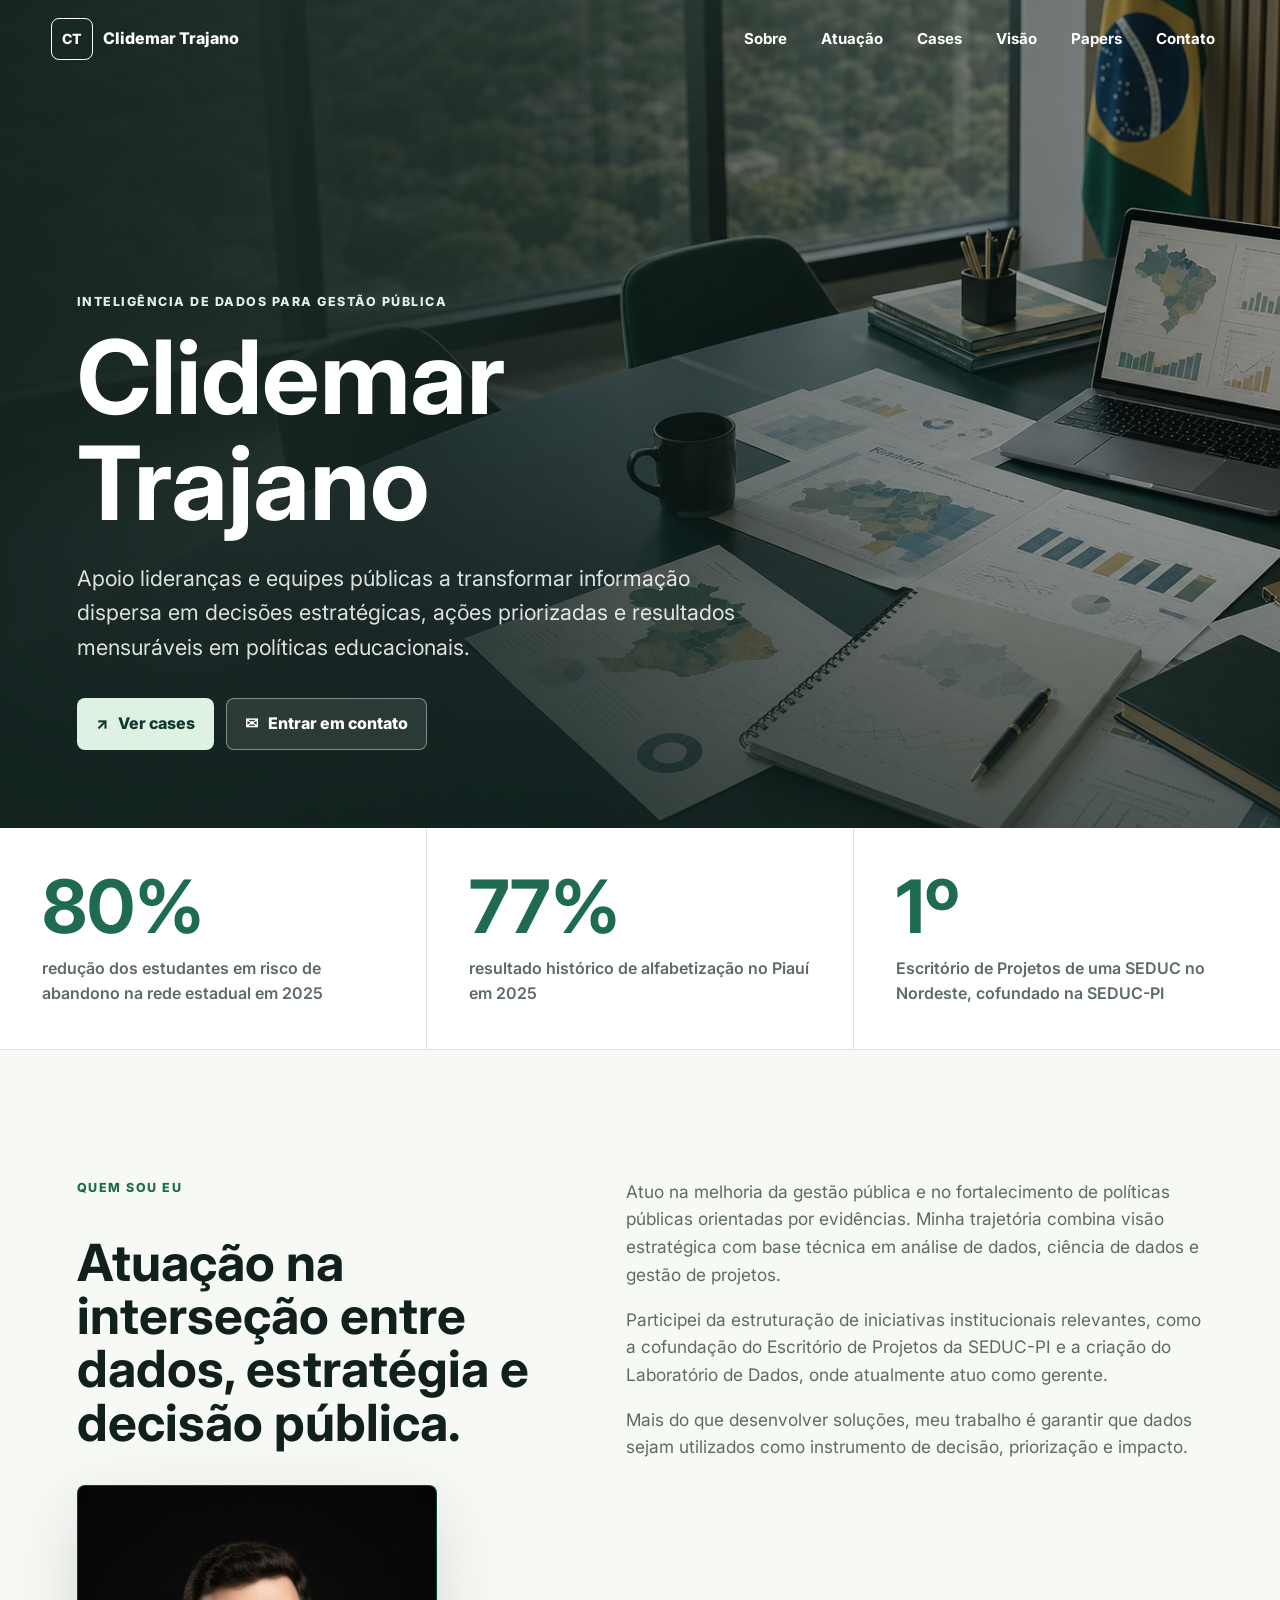
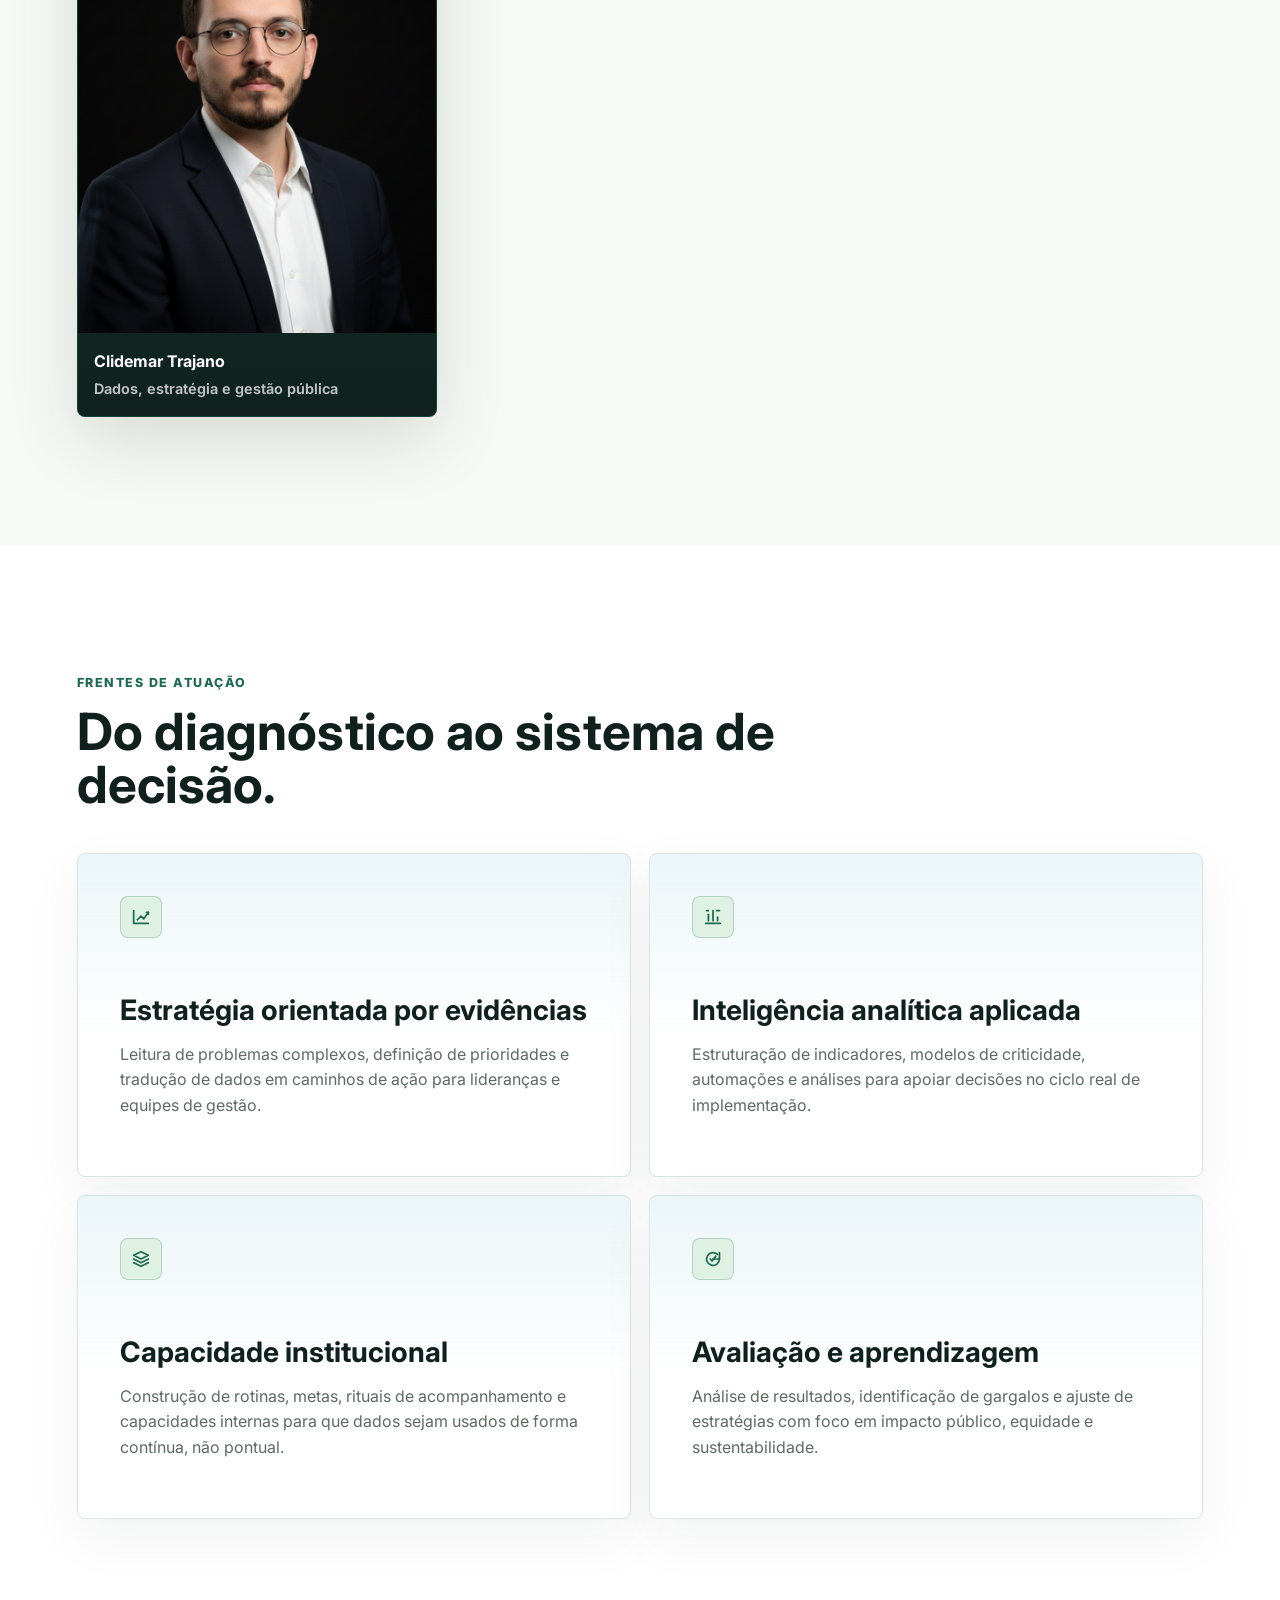
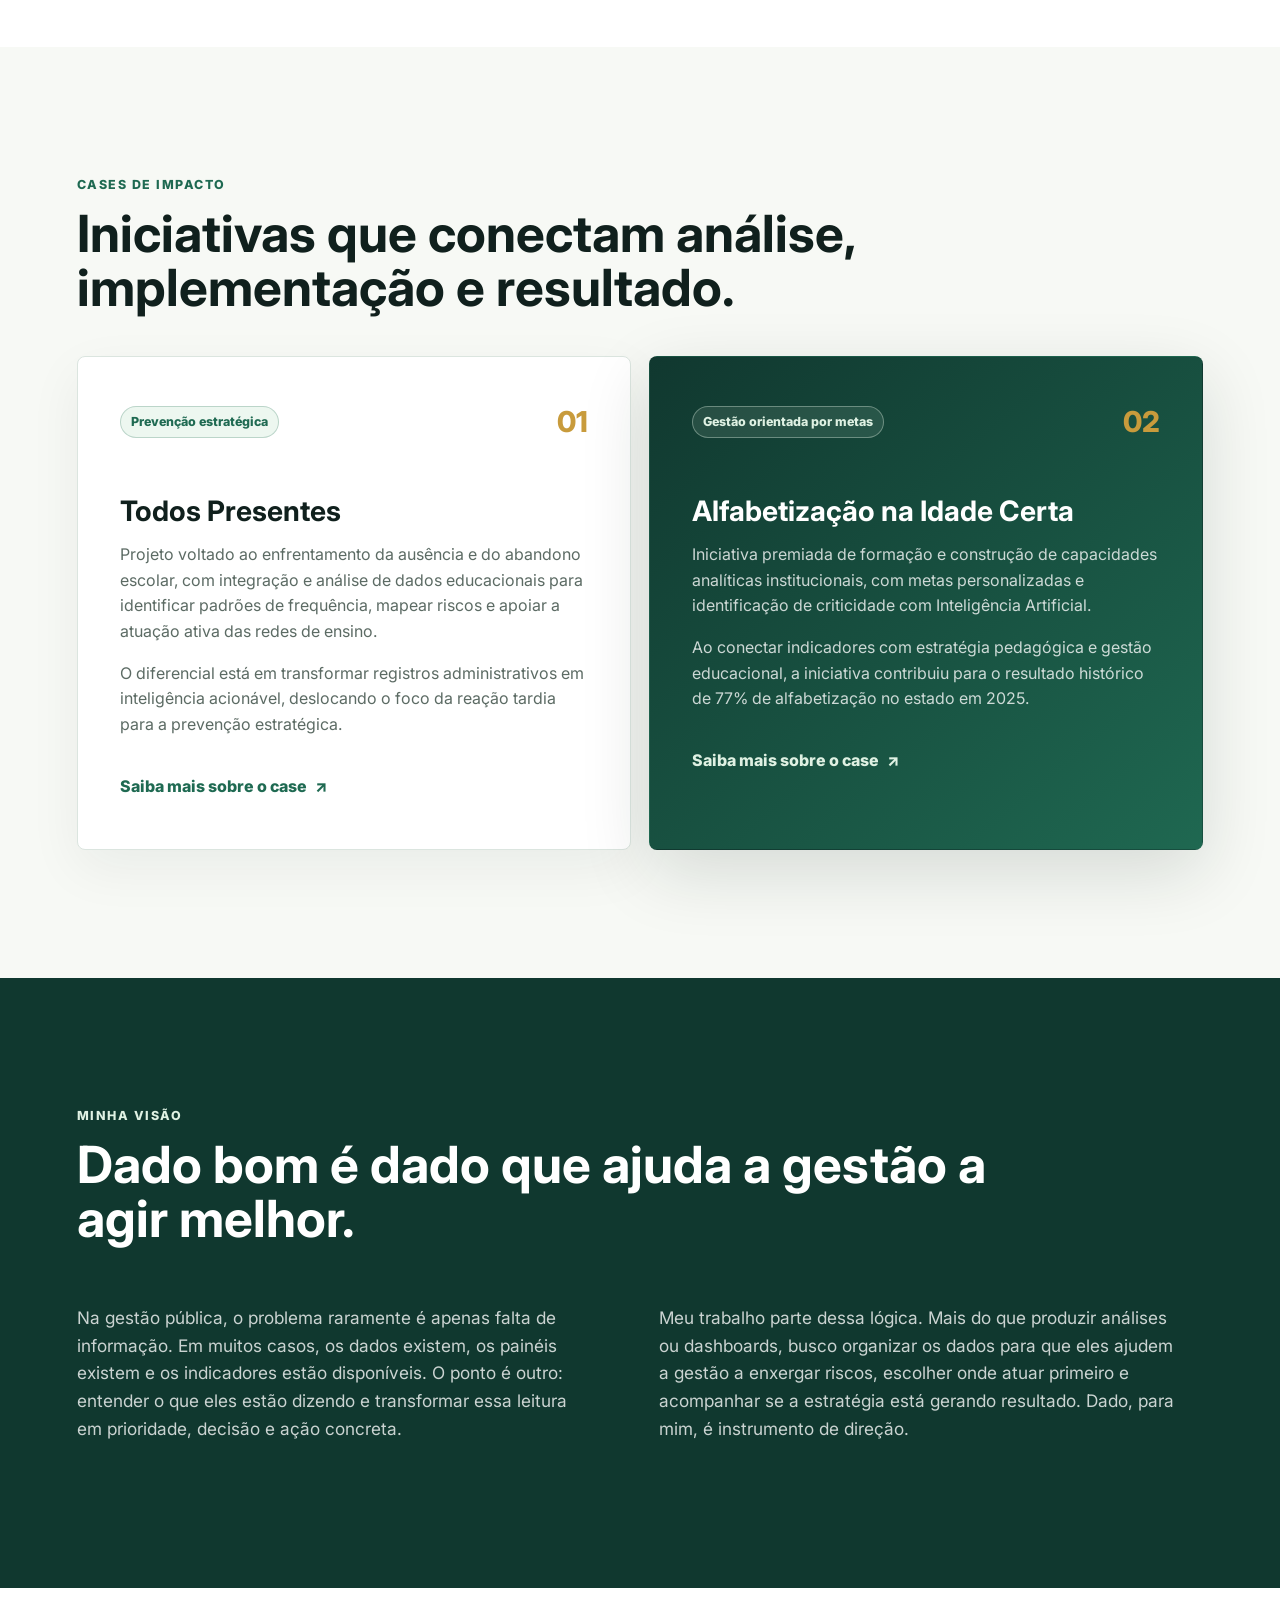
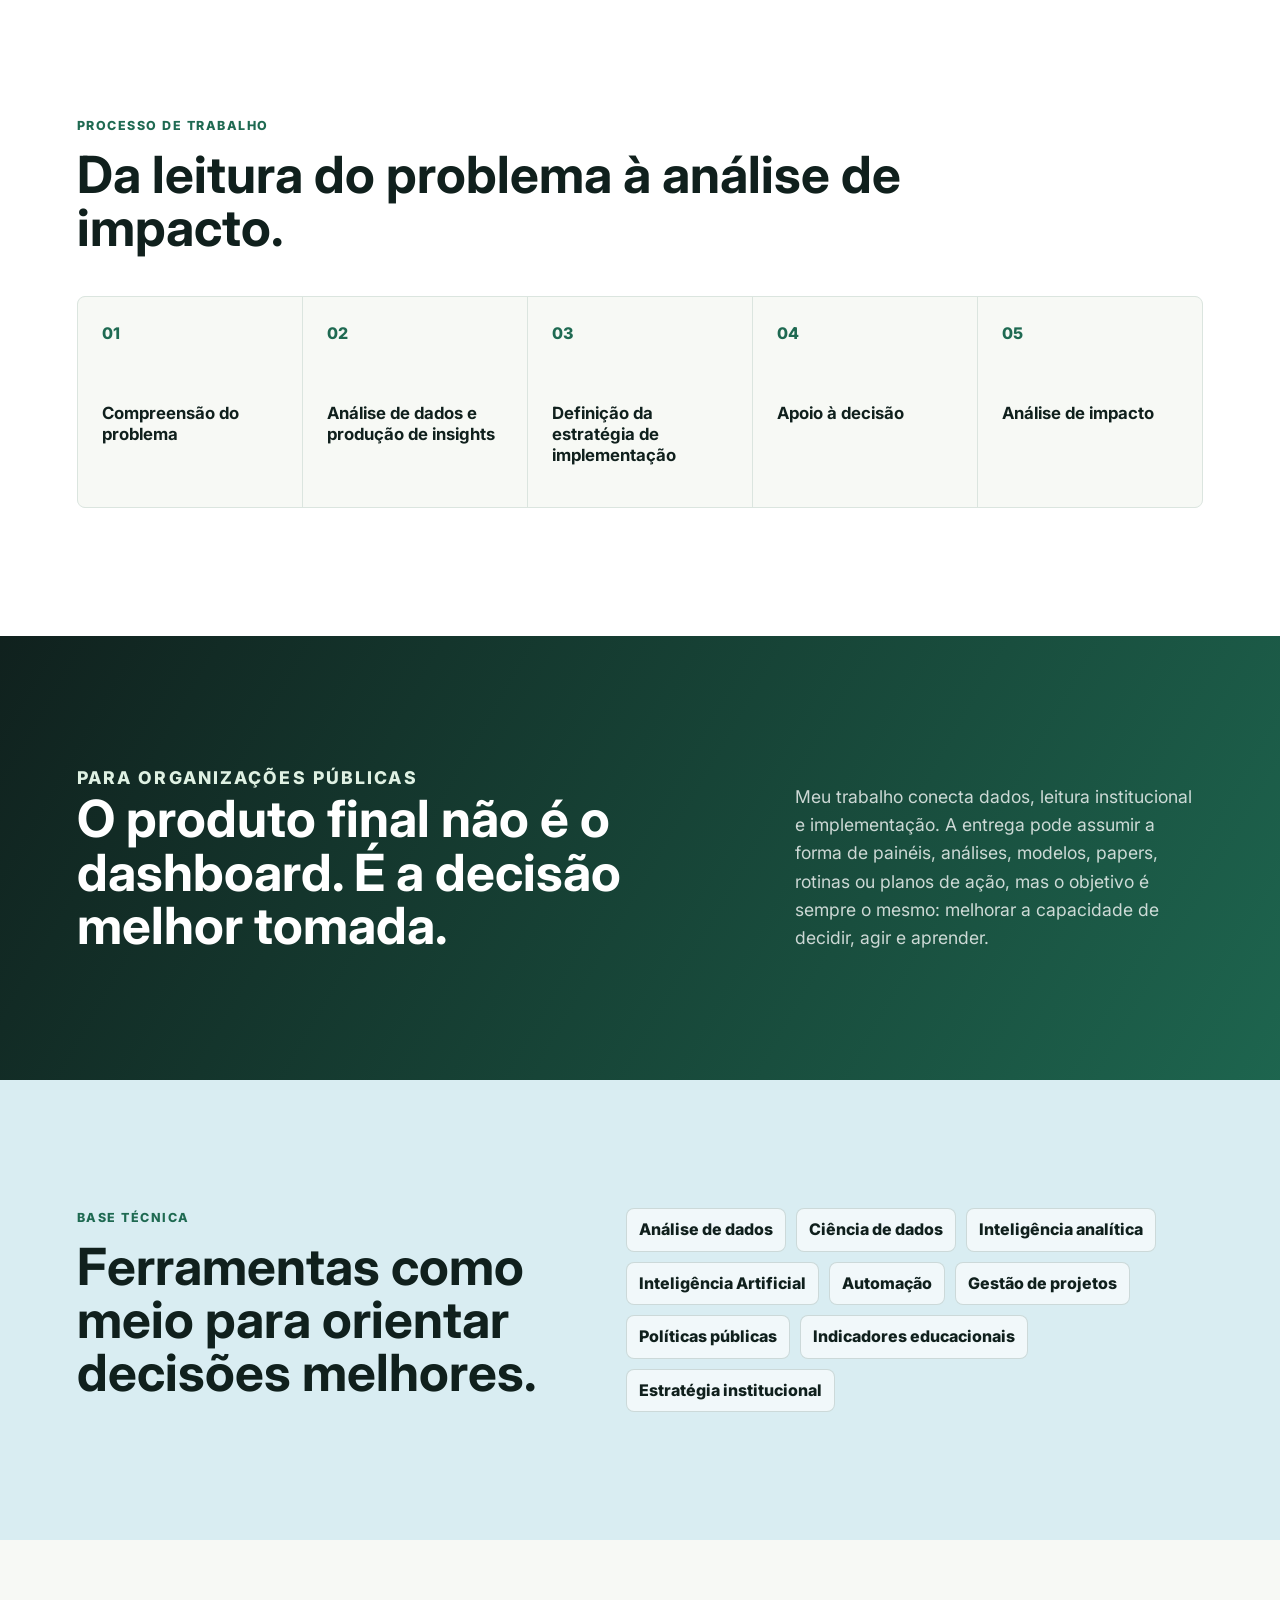
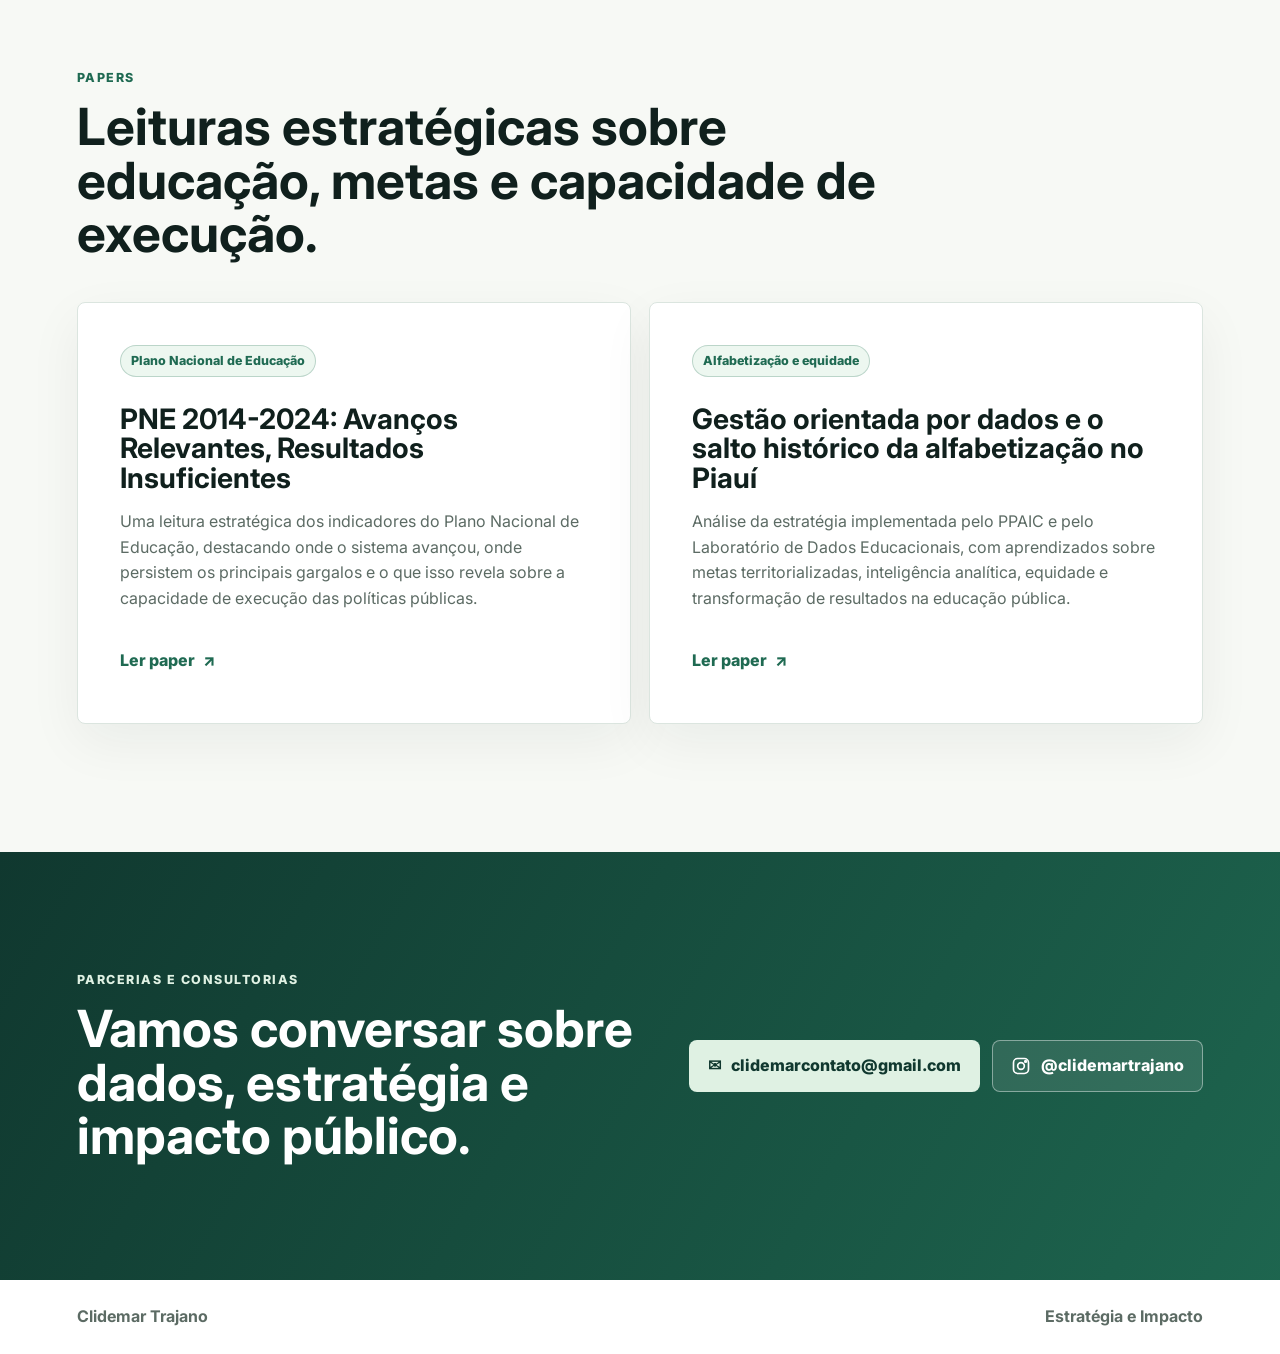
==== index.html @ 816dd037 "Add files via upload" ====
<!doctype html>
<html lang="pt-BR">
  <head>
    <meta charset="utf-8">
    <meta name="viewport" content="width=device-width, initial-scale=1">
    <meta name="description" content="Portfólio de Clidemar Trajano: dados, estratégia e decisão pública para políticas educacionais orientadas por evidências.">
    <meta name="theme-color" content="#102820">
    <title>Clidemar Trajano | Estratégia e Impacto</title>
    <link rel="preconnect" href="https://fonts.googleapis.com">
    <link rel="preconnect" href="https://fonts.gstatic.com" crossorigin>
    <link href="https://fonts.googleapis.com/css2?family=Inter:wght@400;500;600;700;800&display=swap" rel="stylesheet">
    <link rel="stylesheet" href="styles.css">
  </head>
  <body>
    <header class="site-header" data-header>
      <a class="brand" href="#inicio" aria-label="Ir para o início">
        <span class="brand-mark">CT</span>
        <span>Clidemar Trajano</span>
      </a>

      <button class="nav-toggle" type="button" aria-expanded="false" aria-controls="site-nav" data-nav-toggle>
        <span></span>
        <span></span>
        <span></span>
        <span class="sr-only">Abrir menu</span>
      </button>

      <nav class="site-nav" id="site-nav" data-nav>
        <a href="#sobre">Sobre</a>
        <a href="#atuacao">Atuação</a>
        <a href="#projetos">Cases</a>
        <a href="#visao">Visão</a>
        <a href="#papers">Papers</a>
        <a href="#contato">Contato</a>
      </nav>
    </header>

    <main>
      <section class="hero" id="inicio" aria-labelledby="hero-title">
        <div class="hero-media" aria-hidden="true">
          <img src="assets/hero-data-strategy.png" alt="">
        </div>
        <div class="hero-content">
          <p class="eyebrow">Inteligência de dados para gestão pública</p>
          <h1 id="hero-title">Clidemar Trajano</h1>
          <p class="hero-copy">
            Apoio lideranças e equipes públicas a transformar informação dispersa em decisões
            estratégicas, ações priorizadas e resultados mensuráveis em políticas educacionais.
          </p>
          <div class="hero-actions" aria-label="Ações principais">
            <a class="button primary" href="#projetos">
              <span aria-hidden="true">↗</span>
              Ver cases
            </a>
            <a class="button secondary" href="mailto:clidemarcontato@gmail.com">
              <span aria-hidden="true">✉</span>
              Entrar em contato
            </a>
          </div>
        </div>
      </section>

      <section class="metrics" aria-label="Resultados em destaque">
        <article>
          <strong>80%</strong>
          <span>redução dos estudantes em risco de abandono na rede estadual em 2025</span>
        </article>
        <article>
          <strong>77%</strong>
          <span>resultado histórico de alfabetização no Piauí em 2025</span>
        </article>
        <article>
          <strong>1º</strong>
          <span>Escritório de Projetos de uma SEDUC no Nordeste, cofundado na SEDUC-PI</span>
        </article>
      </section>

      <section class="section split" id="sobre">
        <div class="about-intro">
          <p class="eyebrow">Quem sou eu</p>
          <h2>Atuação na interseção entre dados, estratégia e decisão pública.</h2>
          <figure class="portrait-card">
            <img src="assets/clidemar-trajano.png" alt="Retrato profissional de Clidemar Trajano">
            <figcaption>
              <strong>Clidemar Trajano</strong>
              <span>Dados, estratégia e gestão pública</span>
            </figcaption>
          </figure>
        </div>
        <div class="prose">
          <p>
            Atuo na melhoria da gestão pública e no fortalecimento de políticas públicas orientadas
            por evidências. Minha trajetória combina visão estratégica com base técnica em análise
            de dados, ciência de dados e gestão de projetos.
          </p>
          <p>
            Participei da estruturação de iniciativas institucionais relevantes, como a cofundação
            do Escritório de Projetos da SEDUC-PI e a criação do Laboratório de Dados, onde atualmente
            atuo como gerente.
          </p>
          <p>
            Mais do que desenvolver soluções, meu trabalho é garantir que dados sejam utilizados
            como instrumento de decisão, priorização e impacto.
          </p>
        </div>
      </section>

      <section class="section services" id="atuacao">
        <div class="section-heading">
          <p class="eyebrow">Frentes de atuação</p>
          <h2>Do diagnóstico ao sistema de decisão.</h2>
        </div>

        <div class="service-grid">
          <article>
            <span class="service-icon" aria-hidden="true">
              <svg viewBox="0 0 24 24" role="img">
                <path d="M4 19V5m0 14h16M8 15l4-4 3 3 5-7"/>
                <path d="M18 7h2v2"/>
              </svg>
            </span>
            <h3>Estratégia orientada por evidências</h3>
            <p>
              Leitura de problemas complexos, definição de prioridades e tradução de dados em
              caminhos de ação para lideranças e equipes de gestão.
            </p>
          </article>
          <article>
            <span class="service-icon" aria-hidden="true">
              <svg viewBox="0 0 24 24" role="img">
                <path d="M4 19h16"/>
                <path d="M7 16V9"/>
                <path d="M12 16V5"/>
                <path d="M17 16v-4"/>
                <path d="M5 5h2"/>
                <path d="M16 5h3"/>
              </svg>
            </span>
            <h3>Inteligência analítica aplicada</h3>
            <p>
              Estruturação de indicadores, modelos de criticidade, automações e análises para
              apoiar decisões no ciclo real de implementação.
            </p>
          </article>
          <article>
            <span class="service-icon" aria-hidden="true">
              <svg viewBox="0 0 24 24" role="img">
                <path d="M12 4l8 4-8 4-8-4 8-4Z"/>
                <path d="M20 12l-8 4-8-4"/>
                <path d="M20 16l-8 4-8-4"/>
              </svg>
            </span>
            <h3>Capacidade institucional</h3>
            <p>
              Construção de rotinas, metas, rituais de acompanhamento e capacidades internas para
              que dados sejam usados de forma contínua, não pontual.
            </p>
          </article>
          <article>
            <span class="service-icon" aria-hidden="true">
              <svg viewBox="0 0 24 24" role="img">
                <path d="M19 12a7 7 0 1 1-2.1-5"/>
                <path d="M19 5v7h-7"/>
                <path d="M9 12l2 2 4-5"/>
              </svg>
            </span>
            <h3>Avaliação e aprendizagem</h3>
            <p>
              Análise de resultados, identificação de gargalos e ajuste de estratégias com foco em
              impacto público, equidade e sustentabilidade.
            </p>
          </article>
        </div>
      </section>

      <section class="section" id="projetos">
        <div class="section-heading">
          <p class="eyebrow">Cases de impacto</p>
          <h2>Iniciativas que conectam análise, implementação e resultado.</h2>
        </div>

        <div class="project-grid">
          <article class="project-card">
            <div class="project-card-top">
              <span class="tag">Prevenção estratégica</span>
              <span class="project-number">01</span>
            </div>
            <h3>Todos Presentes</h3>
            <p>
              Projeto voltado ao enfrentamento da ausência e do abandono escolar, com integração
              e análise de dados educacionais para identificar padrões de frequência, mapear riscos
              e apoiar a atuação ativa das redes de ensino.
            </p>
            <p>
              O diferencial está em transformar registros administrativos em inteligência acionável,
              deslocando o foco da reação tardia para a prevenção estratégica.
            </p>
            <a class="text-link" href="todos-presentes.html">
              Saiba mais sobre o case
              <span aria-hidden="true">↗</span>
            </a>
          </article>

          <article class="project-card featured">
            <div class="project-card-top">
              <span class="tag">Gestão orientada por metas</span>
              <span class="project-number">02</span>
            </div>
            <h3>Alfabetização na Idade Certa</h3>
            <p>
              Iniciativa premiada de formação e construção de capacidades analíticas institucionais,
              com metas personalizadas e identificação de criticidade com Inteligência Artificial.
            </p>
            <p>
              Ao conectar indicadores com estratégia pedagógica e gestão educacional, a iniciativa
              contribuiu para o resultado histórico de 77% de alfabetização no estado em 2025.
            </p>
            <a class="text-link" href="ppaic.html">
              Saiba mais sobre o case
              <span aria-hidden="true">↗</span>
            </a>
          </article>
        </div>
      </section>

      <section class="section vision" id="visao">
        <div class="section-heading compact">
          <p class="eyebrow">Minha visão</p>
          <h2>Dado bom é dado que ajuda a gestão a agir melhor.</h2>
        </div>
        <div class="vision-body">
          <p>
            Na gestão pública, o problema raramente é apenas falta de informação. Em muitos casos,
            os dados existem, os painéis existem e os indicadores estão disponíveis. O ponto é outro:
            entender o que eles estão dizendo e transformar essa leitura em prioridade, decisão e
            ação concreta.
          </p>
          <p>
            Meu trabalho parte dessa lógica. Mais do que produzir análises ou dashboards, busco
            organizar os dados para que eles ajudem a gestão a enxergar riscos, escolher onde atuar
            primeiro e acompanhar se a estratégia está gerando resultado. Dado, para mim, é
            instrumento de direção.
          </p>
        </div>
      </section>

      <section class="section process" aria-labelledby="process-title">
        <div class="section-heading">
          <p class="eyebrow">Processo de trabalho</p>
          <h2 id="process-title">Da leitura do problema à análise de impacto.</h2>
        </div>
        <ol class="process-list">
          <li>
            <span>01</span>
            <strong>Compreensão do problema</strong>
          </li>
          <li>
            <span>02</span>
            <strong>Análise de dados e produção de insights</strong>
          </li>
          <li>
            <span>03</span>
            <strong>Definição da estratégia de implementação</strong>
          </li>
          <li>
            <span>04</span>
            <strong>Apoio à decisão</strong>
          </li>
          <li>
            <span>05</span>
            <strong>Análise de impacto</strong>
          </li>
        </ol>
      </section>

      <section class="section decision-band" aria-labelledby="decision-title">
        <div>
          <p class="eyebrow">Para organizações públicas</p>
          <h2 id="decision-title">O produto final não é o dashboard. É a decisão melhor tomada.</h2>
        </div>
        <p>
          Meu trabalho conecta dados, leitura institucional e implementação. A entrega pode assumir
          a forma de painéis, análises, modelos, papers, rotinas ou planos de ação, mas o objetivo
          é sempre o mesmo: melhorar a capacidade de decidir, agir e aprender.
        </p>
      </section>

      <section class="section split base-tecnica">
        <div>
          <p class="eyebrow">Base técnica</p>
          <h2>Ferramentas como meio para orientar decisões melhores.</h2>
        </div>
        <div class="capabilities">
          <span>Análise de dados</span>
          <span>Ciência de dados</span>
          <span>Inteligência analítica</span>
          <span>Inteligência Artificial</span>
          <span>Automação</span>
          <span>Gestão de projetos</span>
          <span>Políticas públicas</span>
          <span>Indicadores educacionais</span>
          <span>Estratégia institucional</span>
        </div>
      </section>

      <section class="section" id="papers">
        <div class="section-heading">
          <p class="eyebrow">Papers</p>
          <h2>Leituras estratégicas sobre educação, metas e capacidade de execução.</h2>
        </div>

        <div class="paper-grid">
          <article class="paper-card">
            <span class="tag">Plano Nacional de Educação</span>
            <h3>PNE 2014-2024: Avanços Relevantes, Resultados Insuficientes</h3>
            <p>
              Uma leitura estratégica dos indicadores do Plano Nacional de Educação, destacando
              onde o sistema avançou, onde persistem os principais gargalos e o que isso revela
              sobre a capacidade de execução das políticas públicas.
            </p>
            <a class="text-link" href="pne-2014-2024.html">
              Ler paper
              <span aria-hidden="true">↗</span>
            </a>
          </article>

          <article class="paper-card">
            <span class="tag">Alfabetização e equidade</span>
            <h3>Gestão orientada por dados e o salto histórico da alfabetização no Piauí</h3>
            <p>
              Análise da estratégia implementada pelo PPAIC e pelo Laboratório de Dados Educacionais,
              com aprendizados sobre metas territorializadas, inteligência analítica, equidade e
              transformação de resultados na educação pública.
            </p>
            <a class="text-link" href="alfabetizacao.html">
              Ler paper
              <span aria-hidden="true">↗</span>
            </a>
          </article>
        </div>
      </section>

      <section class="contact" id="contato">
        <div>
          <p class="eyebrow">Parcerias e consultorias</p>
          <h2>Vamos conversar sobre dados, estratégia e impacto público.</h2>
        </div>
        <div class="contact-actions">
          <a class="button primary" href="mailto:clidemarcontato@gmail.com">
            <span aria-hidden="true">✉</span>
            clidemarcontato@gmail.com
          </a>
          <a class="button secondary" href="https://www.instagram.com/clidemartrajano" target="_blank" rel="noreferrer">
            <svg class="button-icon" viewBox="0 0 24 24" aria-hidden="true">
              <rect x="3" y="3" width="18" height="18" rx="5"></rect>
              <circle cx="12" cy="12" r="4"></circle>
              <circle cx="17.5" cy="6.5" r="1"></circle>
            </svg>
            @clidemartrajano
          </a>
        </div>
      </section>
    </main>

    <footer class="footer">
      <span>Clidemar Trajano</span>
      <span>Estratégia e Impacto</span>
    </footer>

    <script src="script.js"></script>
  </body>
</html>
---- styles.css ----
:root {
  --ink: #10201d;
  --muted: #5c6b64;
  --line: #dbe5df;
  --paper: #f7f9f5;
  --white: #ffffff;
  --forest: #10382f;
  --green: #1f6a52;
  --mint: #dff1e3;
  --gold: #c89b3c;
  --sky: #d9edf2;
  --shadow: 0 22px 70px rgba(16, 32, 29, 0.14);
}

* {
  box-sizing: border-box;
}

html {
  scroll-behavior: smooth;
}

body {
  margin: 0;
  color: var(--ink);
  background: var(--paper);
  font-family: "Inter", Arial, sans-serif;
  line-height: 1.6;
  overflow-x: hidden;
}

body.nav-open {
  overflow: hidden;
}

a {
  color: inherit;
}

img {
  display: block;
  max-width: 100%;
}

.sr-only {
  position: absolute;
  width: 1px;
  height: 1px;
  padding: 0;
  margin: -1px;
  overflow: hidden;
  clip: rect(0, 0, 0, 0);
  border: 0;
}

.site-header {
  position: fixed;
  top: 0;
  left: 0;
  z-index: 50;
  display: flex;
  width: 100%;
  align-items: center;
  justify-content: space-between;
  gap: 24px;
  padding: 18px clamp(20px, 4vw, 56px);
  color: var(--white);
  transition: background 180ms ease, color 180ms ease, box-shadow 180ms ease, padding 180ms ease;
}

.site-header.is-scrolled {
  padding-block: 12px;
  color: var(--ink);
  background: rgba(247, 249, 245, 0.92);
  box-shadow: 0 12px 34px rgba(16, 32, 29, 0.09);
  backdrop-filter: blur(14px);
}

.site-header.page-header {
  position: sticky;
}

.brand,
.site-nav {
  display: flex;
  align-items: center;
}

.brand {
  gap: 10px;
  text-decoration: none;
  font-weight: 800;
  letter-spacing: 0;
}

.brand-mark {
  display: grid;
  width: 42px;
  height: 42px;
  place-items: center;
  border: 1px solid currentColor;
  border-radius: 8px;
  font-size: 0.88rem;
}

.site-nav {
  gap: 6px;
}

.site-nav a {
  min-height: 40px;
  padding: 9px 14px;
  border-radius: 8px;
  text-decoration: none;
  font-weight: 700;
  font-size: 0.94rem;
}

.site-nav a:hover,
.site-nav a:focus-visible {
  background: rgba(255, 255, 255, 0.18);
  outline: none;
}

.site-header.is-scrolled .site-nav a:hover,
.site-header.is-scrolled .site-nav a:focus-visible {
  background: rgba(31, 106, 82, 0.1);
}

.nav-toggle {
  display: none;
  flex-shrink: 0;
  width: 44px;
  height: 44px;
  border: 1px solid currentColor;
  border-radius: 8px;
  color: inherit;
  background: transparent;
  place-items: center;
}

.nav-toggle span:not(.sr-only) {
  display: block;
  width: 18px;
  height: 2px;
  margin: 2px 0;
  background: currentColor;
}

.hero {
  position: relative;
  display: grid;
  min-height: 92vh;
  align-items: end;
  padding: 132px clamp(20px, 6vw, 84px) 78px;
  color: var(--white);
  isolation: isolate;
}

.hero::after {
  position: absolute;
  inset: 0;
  z-index: -1;
  content: "";
  background:
    linear-gradient(90deg, rgba(16, 32, 29, 0.9) 0%, rgba(16, 32, 29, 0.68) 45%, rgba(16, 32, 29, 0.28) 100%),
    linear-gradient(0deg, rgba(16, 32, 29, 0.44), transparent 42%);
}

.hero-media {
  position: absolute;
  inset: 0;
  z-index: -2;
  overflow: hidden;
  background: var(--forest);
}

.hero-media img {
  width: 100%;
  height: 100%;
  object-fit: cover;
  filter: saturate(0.86) contrast(1.06);
}

.hero-content {
  width: min(760px, 100%);
}

.eyebrow {
  margin: 0 0 12px;
  color: var(--green);
  font-size: 0.78rem;
  font-weight: 800;
  letter-spacing: 0.12em;
  text-transform: uppercase;
}

.hero .eyebrow {
  color: var(--mint);
}

h1,
h2,
h3,
p,
span {
  overflow-wrap: anywhere;
}

h1,
h2,
h3 {
  margin: 0;
  line-height: 1.04;
  letter-spacing: 0;
}

h1 {
  max-width: 720px;
  font-size: clamp(3rem, 8vw, 6.8rem);
}

h2 {
  font-size: clamp(2rem, 4vw, 4rem);
}

h3 {
  font-size: clamp(1.35rem, 2.2vw, 2rem);
}

.hero-copy {
  max-width: 690px;
  margin: 24px 0 0;
  font-size: clamp(1.1rem, 2vw, 1.35rem);
  color: rgba(255, 255, 255, 0.86);
}

.hero-actions,
.contact-actions {
  display: flex;
  flex-wrap: wrap;
  gap: 12px;
  margin-top: 34px;
}

.button {
  display: inline-flex;
  min-height: 48px;
  align-items: center;
  justify-content: center;
  gap: 10px;
  padding: 12px 18px;
  border: 1px solid transparent;
  border-radius: 8px;
  text-decoration: none;
  font-weight: 800;
}

.button.primary {
  color: var(--forest);
  background: var(--mint);
}

.button.secondary {
  color: var(--white);
  border-color: rgba(255, 255, 255, 0.42);
  background: rgba(255, 255, 255, 0.1);
}

.button:hover,
.button:focus-visible {
  transform: translateY(-1px);
  outline: none;
}

.button-icon {
  width: 20px;
  height: 20px;
  fill: none;
  stroke: currentColor;
  stroke-width: 2;
  stroke-linecap: round;
  stroke-linejoin: round;
}

.metrics {
  display: grid;
  grid-template-columns: repeat(3, 1fr);
  gap: 1px;
  background: var(--line);
  border-bottom: 1px solid var(--line);
}

.metrics article {
  min-height: 176px;
  padding: clamp(24px, 4vw, 42px);
  background: var(--white);
}

.metrics strong {
  display: block;
  color: var(--green);
  font-size: clamp(2.5rem, 6vw, 4.6rem);
  line-height: 1;
}

.metrics span {
  display: block;
  max-width: 430px;
  margin-top: 12px;
  color: var(--muted);
  font-weight: 600;
}

.section {
  padding: clamp(76px, 10vw, 136px) clamp(20px, 6vw, 84px);
}

.split {
  display: grid;
  grid-template-columns: minmax(0, 0.82fr) minmax(0, 1fr);
  gap: clamp(36px, 6vw, 92px);
  align-items: start;
}

.prose {
  color: var(--muted);
  font-size: 1.08rem;
}

.prose p:first-child {
  margin-top: 0;
}

.about-intro {
  display: grid;
  gap: 26px;
}

.portrait-card {
  position: relative;
  max-width: 360px;
  margin: 10px 0 0;
  overflow: hidden;
  border: 1px solid rgba(31, 106, 82, 0.18);
  border-radius: 8px;
  background: var(--forest);
  box-shadow: var(--shadow);
}

.portrait-card img {
  width: 100%;
  aspect-ratio: 4 / 5;
  object-fit: cover;
  object-position: 50% 22%;
}

.portrait-card figcaption {
  display: grid;
  gap: 2px;
  padding: 16px;
  color: var(--white);
  background: linear-gradient(180deg, rgba(16, 32, 29, 0.78), rgba(16, 32, 29, 0.96));
}

.portrait-card figcaption strong {
  font-size: 1rem;
}

.portrait-card figcaption span {
  color: rgba(255, 255, 255, 0.72);
  font-size: 0.9rem;
  font-weight: 650;
}

.section-heading {
  max-width: 850px;
  margin-bottom: 42px;
}

.section-heading.compact {
  max-width: 980px;
}

.project-grid,
.paper-grid,
.service-grid {
  display: grid;
  grid-template-columns: repeat(2, minmax(0, 1fr));
  gap: 18px;
}

.project-card,
.paper-card,
.service-grid article {
  min-height: 420px;
  padding: clamp(24px, 4vw, 42px);
  border: 1px solid var(--line);
  border-radius: 8px;
  background: var(--white);
  box-shadow: 0 18px 54px rgba(16, 32, 29, 0.06);
}

.services {
  background: var(--white);
}

.service-grid article {
  min-height: 320px;
  background:
    linear-gradient(180deg, rgba(217, 237, 242, 0.52), rgba(255, 255, 255, 0) 56%),
    var(--white);
}

.service-icon {
  display: grid;
  width: 42px;
  height: 42px;
  place-items: center;
  margin-bottom: 58px;
  border: 1px solid rgba(31, 106, 82, 0.22);
  border-radius: 8px;
  color: var(--green);
  background: var(--mint);
  font-size: 1.2rem;
  font-weight: 800;
}

.service-icon svg {
  width: 22px;
  height: 22px;
  fill: none;
  stroke: currentColor;
  stroke-width: 1.9;
  stroke-linecap: round;
  stroke-linejoin: round;
}

.service-grid p {
  color: var(--muted);
}

.project-card.featured {
  color: var(--white);
  border-color: transparent;
  background:
    linear-gradient(140deg, rgba(16, 56, 47, 0.96), rgba(31, 106, 82, 0.96)),
    var(--forest);
  box-shadow: var(--shadow);
}

.project-card-top {
  display: flex;
  align-items: center;
  justify-content: space-between;
  gap: 16px;
  margin-bottom: 52px;
}

.tag {
  display: inline-flex;
  width: fit-content;
  min-height: 30px;
  align-items: center;
  padding: 5px 10px;
  border: 1px solid rgba(31, 106, 82, 0.24);
  border-radius: 999px;
  color: var(--green);
  background: rgba(223, 241, 227, 0.55);
  font-size: 0.78rem;
  font-weight: 800;
}

.featured .tag {
  color: var(--mint);
  border-color: rgba(223, 241, 227, 0.36);
  background: rgba(223, 241, 227, 0.1);
}

.project-number {
  color: var(--gold);
  font-size: 1.8rem;
  font-weight: 800;
}

.project-card p,
.paper-card p,
.vision-body p {
  color: var(--muted);
}

.featured p {
  color: rgba(255, 255, 255, 0.78);
}

.text-link {
  display: inline-flex;
  width: fit-content;
  min-height: 42px;
  align-items: center;
  gap: 8px;
  margin-top: 12px;
  padding: 8px 0;
  color: var(--green);
  text-decoration: none;
  font-weight: 800;
}

.text-link:hover,
.text-link:focus-visible {
  text-decoration: underline;
  text-underline-offset: 4px;
  outline: none;
}

.featured .text-link {
  color: var(--mint);
}

.vision {
  color: var(--white);
  background: var(--forest);
}

.vision .eyebrow {
  color: var(--mint);
}

.vision-body {
  display: grid;
  grid-template-columns: repeat(2, minmax(0, 1fr));
  gap: clamp(24px, 5vw, 64px);
  max-width: 1100px;
  margin-top: 36px;
  font-size: 1.08rem;
}

.vision-body p {
  color: rgba(255, 255, 255, 0.78);
}

.process {
  background: var(--white);
}

.process-list {
  display: grid;
  grid-template-columns: repeat(5, minmax(0, 1fr));
  gap: 1px;
  padding: 0;
  margin: 0;
  list-style: none;
  background: var(--line);
  border: 1px solid var(--line);
  border-radius: 8px;
  overflow: hidden;
}

.process-list li {
  min-height: 210px;
  padding: 24px;
  background: var(--paper);
}

.process-list span {
  display: block;
  margin-bottom: 56px;
  color: var(--green);
  font-weight: 800;
}

.process-list strong {
  display: block;
  font-size: 1.05rem;
  line-height: 1.25;
}

.base-tecnica {
  background: var(--sky);
}

.decision-band {
  display: grid;
  grid-template-columns: minmax(0, 1.1fr) minmax(280px, 0.7fr);
  gap: clamp(28px, 6vw, 84px);
  align-items: end;
  color: var(--white);
  background:
    linear-gradient(120deg, rgba(16, 32, 29, 0.96), rgba(31, 106, 82, 0.9)),
    var(--forest);
}

.decision-band .eyebrow {
  color: var(--mint);
}

.decision-band p {
  margin: 0;
  color: rgba(255, 255, 255, 0.78);
  font-size: 1.1rem;
}

.capabilities {
  display: flex;
  flex-wrap: wrap;
  gap: 10px;
}

.capabilities span {
  min-height: 38px;
  padding: 8px 12px;
  border: 1px solid rgba(16, 56, 47, 0.16);
  border-radius: 8px;
  background: rgba(255, 255, 255, 0.62);
  font-weight: 800;
}

.paper-card {
  min-height: 330px;
}

.paper-card .tag {
  margin-bottom: 28px;
}

.contact {
  display: grid;
  grid-template-columns: minmax(0, 1fr) auto;
  gap: 32px;
  align-items: center;
  padding: clamp(72px, 10vw, 118px) clamp(20px, 6vw, 84px);
  color: var(--white);
  background:
    linear-gradient(120deg, rgba(16, 56, 47, 0.96), rgba(31, 106, 82, 0.9)),
    var(--forest);
}

.contact .eyebrow {
  color: var(--mint);
}

.contact h2 {
  max-width: 820px;
}

.contact-actions {
  justify-content: flex-end;
  margin-top: 0;
}

.footer {
  display: flex;
  justify-content: space-between;
  gap: 16px;
  padding: 24px clamp(20px, 6vw, 84px);
  color: var(--muted);
  background: var(--white);
  font-weight: 700;
}

.content-page {
  background: var(--paper);
}

.article-hero {
  padding: clamp(72px, 10vw, 128px) clamp(20px, 6vw, 84px) clamp(52px, 8vw, 88px);
  color: var(--white);
  background:
    linear-gradient(120deg, rgba(16, 32, 29, 0.98), rgba(31, 106, 82, 0.9)),
    var(--forest);
}

.article-hero.paper-hero {
  background:
    linear-gradient(120deg, rgba(16, 32, 29, 0.98), rgba(24, 83, 92, 0.9)),
    var(--forest);
}

.article-hero .eyebrow {
  color: var(--mint);
}

.article-hero h1 {
  max-width: 980px;
  margin-top: 10px;
  font-size: clamp(2.7rem, 6.5vw, 6rem);
}

.article-hero p {
  max-width: 850px;
  margin: 24px 0 0;
  color: rgba(255, 255, 255, 0.8);
  font-size: clamp(1.08rem, 2vw, 1.35rem);
}

.back-link,
.author {
  display: inline-flex;
  width: fit-content;
  margin-bottom: 42px;
  color: rgba(255, 255, 255, 0.76);
  text-decoration: none;
  font-weight: 800;
}

.author {
  margin: 26px 0 0;
}

.back-link:hover,
.back-link:focus-visible {
  color: var(--white);
  text-decoration: underline;
  text-underline-offset: 4px;
  outline: none;
}

.article-layout {
  display: grid;
  grid-template-columns: minmax(220px, 0.34fr) minmax(0, 0.9fr);
  gap: clamp(28px, 6vw, 84px);
  align-items: start;
  padding: clamp(62px, 8vw, 104px) clamp(20px, 6vw, 84px);
}

.article-aside {
  position: sticky;
  top: 104px;
  display: grid;
  gap: 14px;
}

.aside-card {
  padding: 24px;
  border: 1px solid var(--line);
  border-radius: 8px;
  background: var(--white);
  box-shadow: 0 18px 54px rgba(16, 32, 29, 0.06);
}

.aside-card .kicker {
  display: block;
  margin-bottom: 12px;
  color: var(--muted);
  font-size: 0.78rem;
  font-weight: 800;
  letter-spacing: 0.12em;
  text-transform: uppercase;
}

.aside-card strong {
  display: block;
  color: var(--green);
  font-size: clamp(2.2rem, 5vw, 3.8rem);
  line-height: 1;
}

.aside-card p {
  margin: 12px 0 0;
  color: var(--muted);
  font-weight: 650;
}

.article-body,
.paper-body {
  color: var(--muted);
  font-size: 1.1rem;
}

.article-body {
  max-width: 850px;
}

.paper-body {
  max-width: 860px;
  padding: clamp(58px, 8vw, 104px) clamp(20px, 6vw, 84px);
  margin: 0 auto;
}

.article-body h2 {
  margin: 54px 0 16px;
  color: var(--ink);
  font-size: clamp(1.7rem, 3vw, 2.65rem);
}

.article-body h2:first-child {
  margin-top: 0;
}

.article-body h3 {
  color: var(--ink);
  font-size: clamp(1.2rem, 2vw, 1.55rem);
}

.article-body p,
.paper-body p {
  margin: 0 0 20px;
}

.article-callout {
  margin: 18px 0;
  padding: clamp(22px, 4vw, 34px);
  border: 1px solid rgba(31, 106, 82, 0.18);
  border-radius: 8px;
  background:
    linear-gradient(180deg, rgba(223, 241, 227, 0.58), rgba(255, 255, 255, 0.78)),
    var(--white);
}

.article-callout p {
  margin-bottom: 0;
}

.paper-body p:first-child {
  color: var(--ink);
  font-size: 1.28rem;
  line-height: 1.55;
}

blockquote {
  margin: clamp(36px, 6vw, 58px) 0;
  padding: clamp(24px, 4vw, 38px);
  border-left: 6px solid var(--gold);
  border-radius: 8px;
  color: var(--ink);
  background: var(--white);
  box-shadow: 0 18px 54px rgba(16, 32, 29, 0.06);
  font-size: clamp(1.35rem, 2.5vw, 2rem);
  font-weight: 800;
  line-height: 1.25;
}

@media (max-width: 980px) {
  .metrics,
  .project-grid,
  .paper-grid,
  .service-grid,
  .vision-body,
  .split,
  .article-layout,
  .decision-band,
  .contact {
    grid-template-columns: 1fr;
  }

  .article-aside {
    position: static;
    grid-template-columns: repeat(2, minmax(0, 1fr));
  }

  .process-list {
    grid-template-columns: repeat(2, minmax(0, 1fr));
  }

  .contact-actions {
    justify-content: flex-start;
  }

  .brand span:last-child {
    max-width: 150px;
    line-height: 1.1;
  }

  .nav-toggle {
    display: flex;
    flex-direction: column;
    align-items: center;
    justify-content: center;
    position: relative;
    z-index: 60;
  }

  .site-nav {
    position: fixed;
    top: 72px;
    right: 18px;
    left: 18px;
    display: none;
    flex-direction: column;
    align-items: stretch;
    padding: 12px;
    border: 1px solid var(--line);
    border-radius: 8px;
    color: var(--ink);
    background: rgba(255, 255, 255, 0.96);
    box-shadow: var(--shadow);
  }

  .site-nav.is-open {
    display: flex;
  }

  .site-nav a {
    min-height: 46px;
  }
}

@media (max-width: 720px) {
  .site-header {
    padding: 14px 18px;
  }

  .hero {
    min-height: 88vh;
    padding: 120px 20px 54px;
  }

  h1 {
    max-width: 8ch;
    font-size: clamp(2.8rem, 15vw, 4rem);
  }

  .hero-copy {
    max-width: 28ch;
  }

  .article-hero h1 {
    max-width: 10ch;
    font-size: clamp(2.45rem, 13vw, 3.8rem);
  }

  .paper-hero h1 {
    max-width: 11ch;
    font-size: clamp(2.25rem, 11vw, 3.4rem);
  }

  .article-hero p {
    max-width: 31ch;
  }

  .article-aside {
    grid-template-columns: 1fr;
  }

  .eyebrow {
    max-width: 30ch;
  }

  .metrics span {
    max-width: 28ch;
  }

  .hero::after {
    background: linear-gradient(90deg, rgba(16, 32, 29, 0.9), rgba(16, 32, 29, 0.62));
  }

  .hero-actions,
  .contact-actions {
    flex-direction: column;
  }

  .button {
    width: 100%;
  }

  .metrics article {
    min-height: 144px;
  }

  .project-card,
  .paper-card {
    min-height: auto;
  }

  .project-card-top {
    margin-bottom: 34px;
  }

  .process-list {
    grid-template-columns: 1fr;
  }

  .process-list li {
    min-height: 150px;
  }

  .process-list span {
    margin-bottom: 24px;
  }

  .footer {
    flex-direction: column;
  }
}
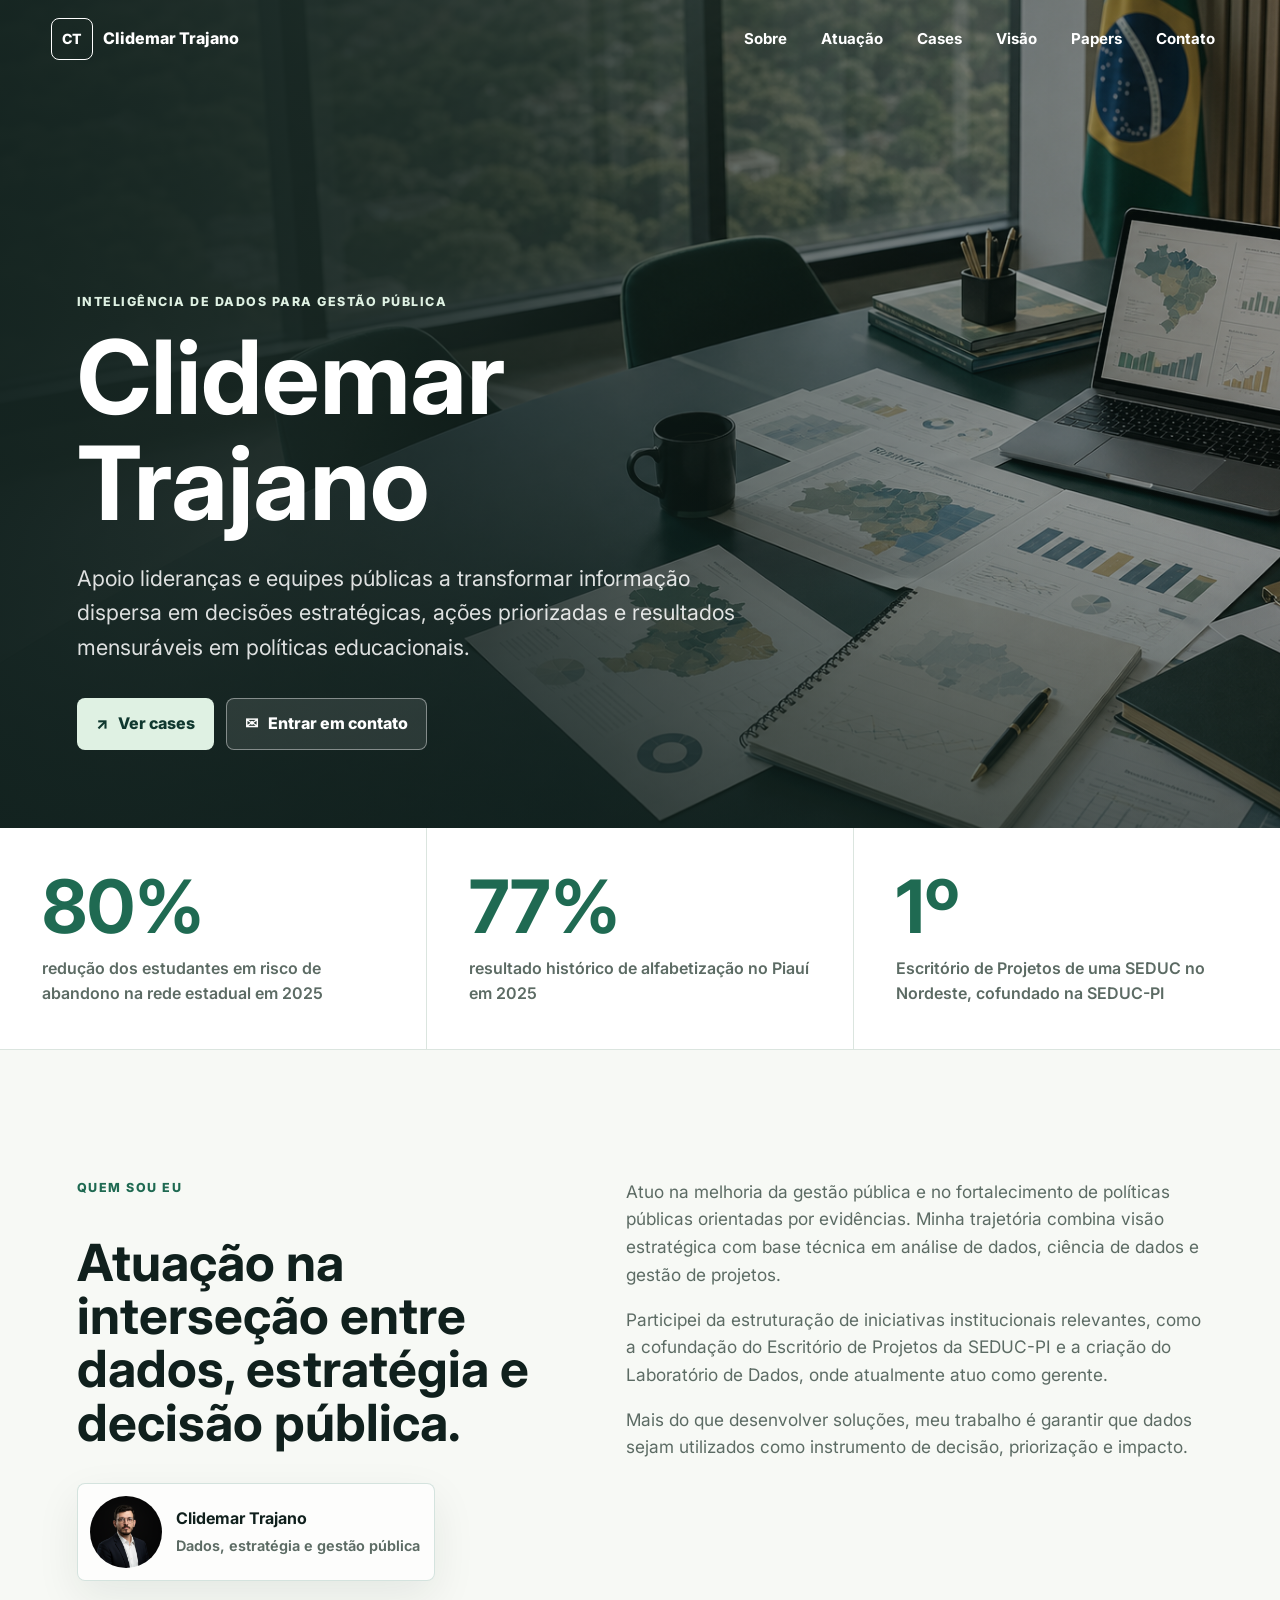
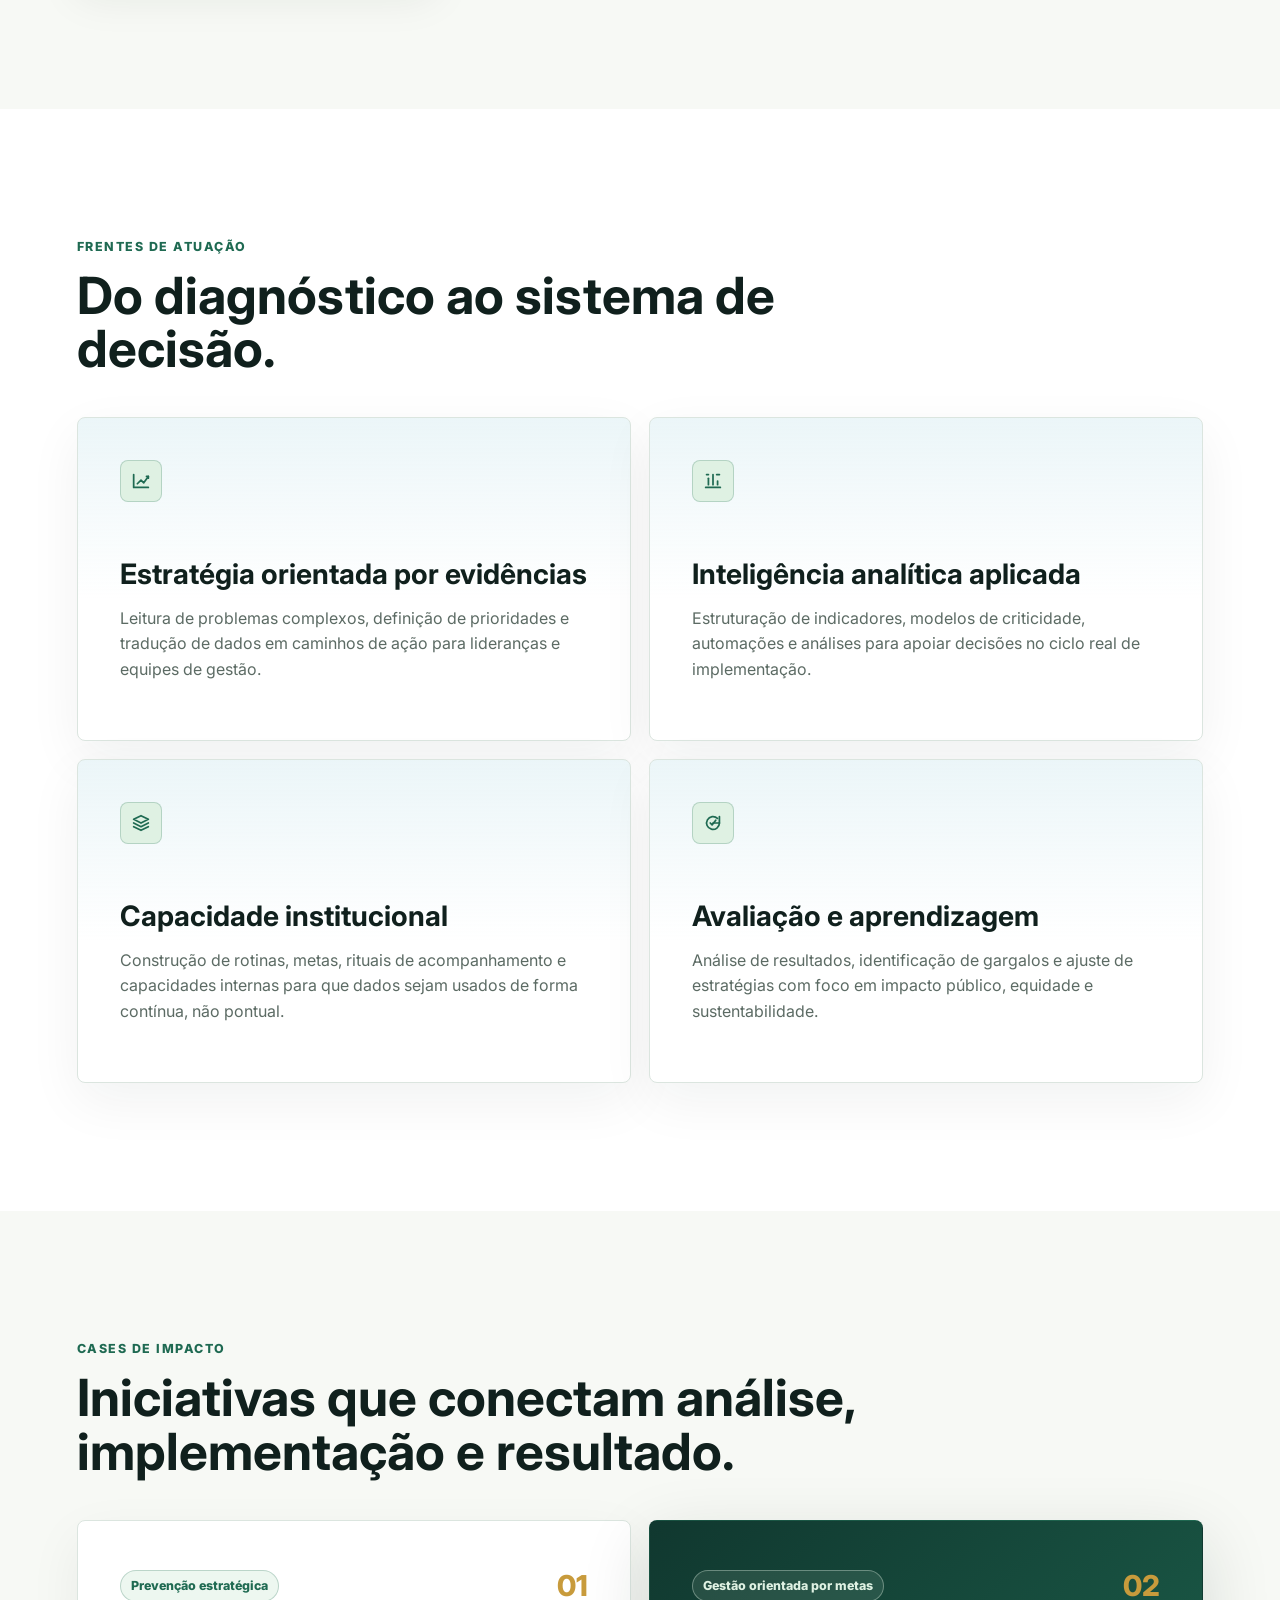
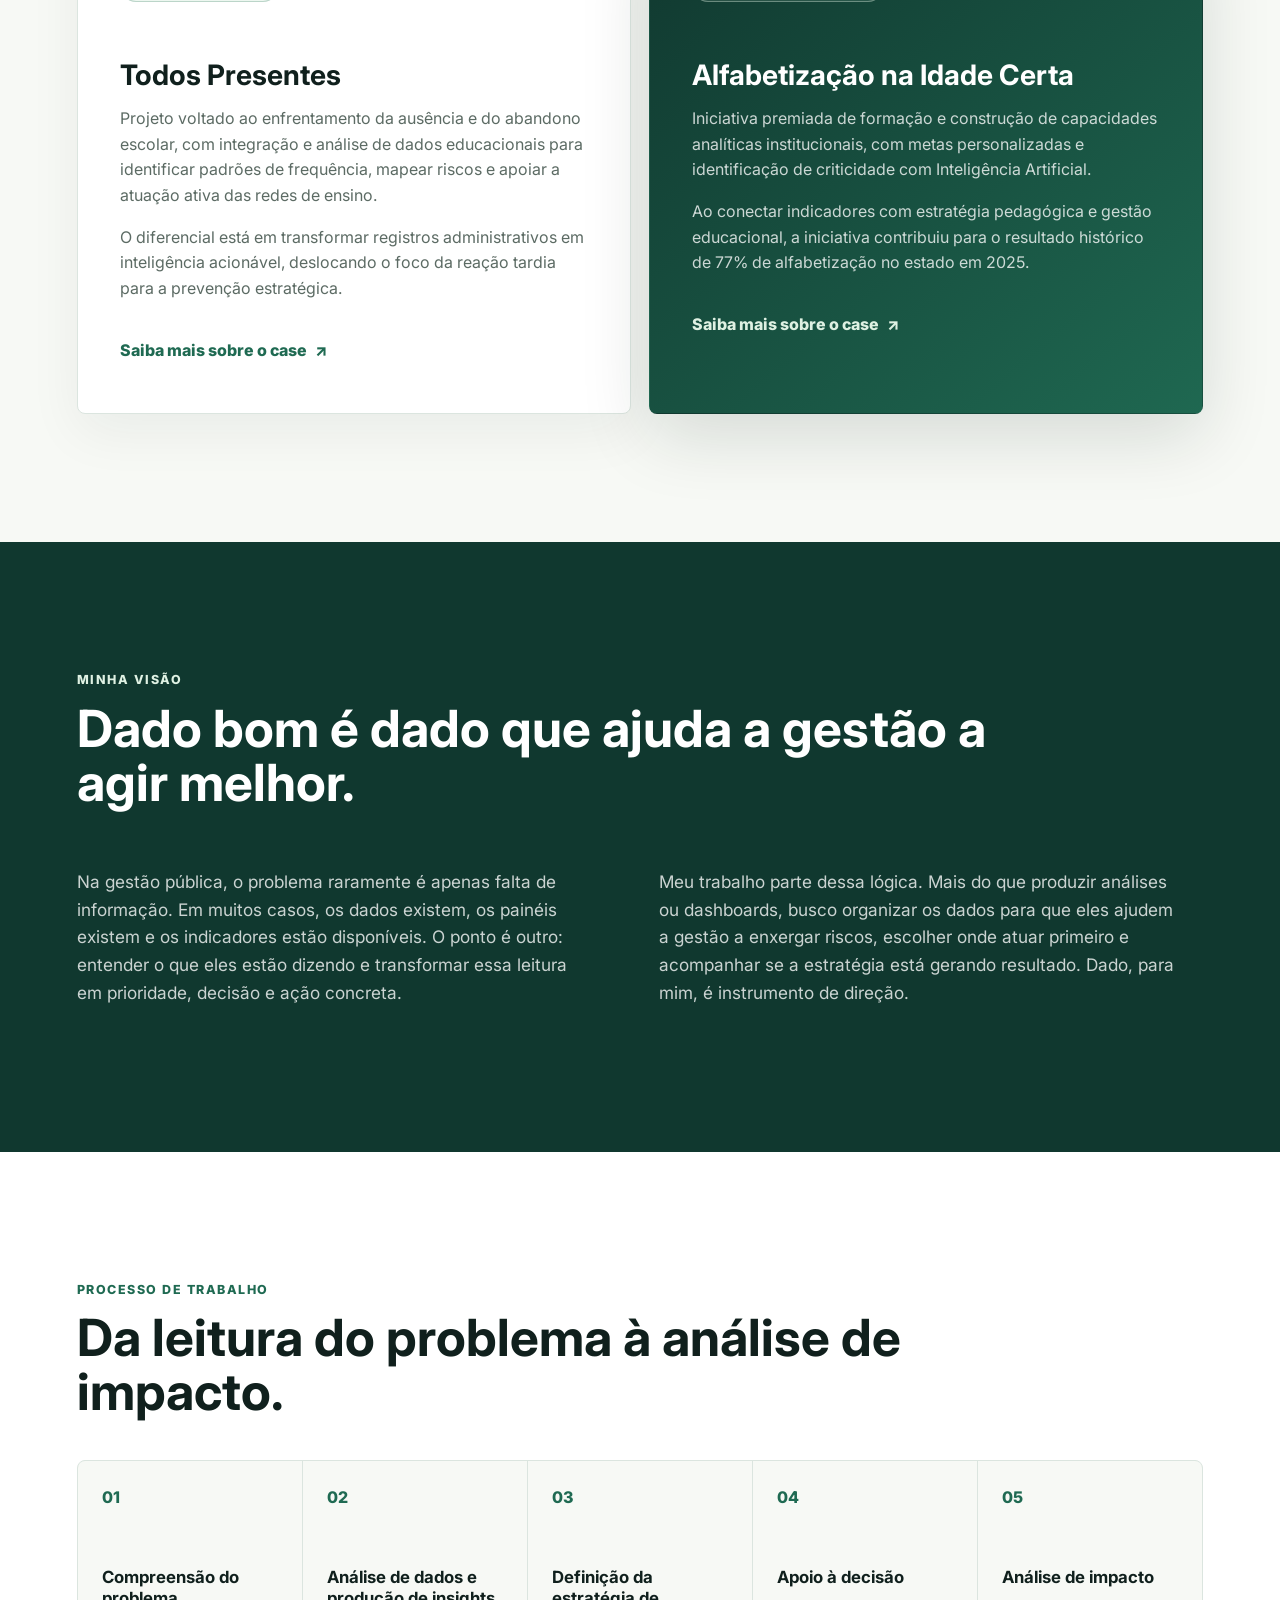
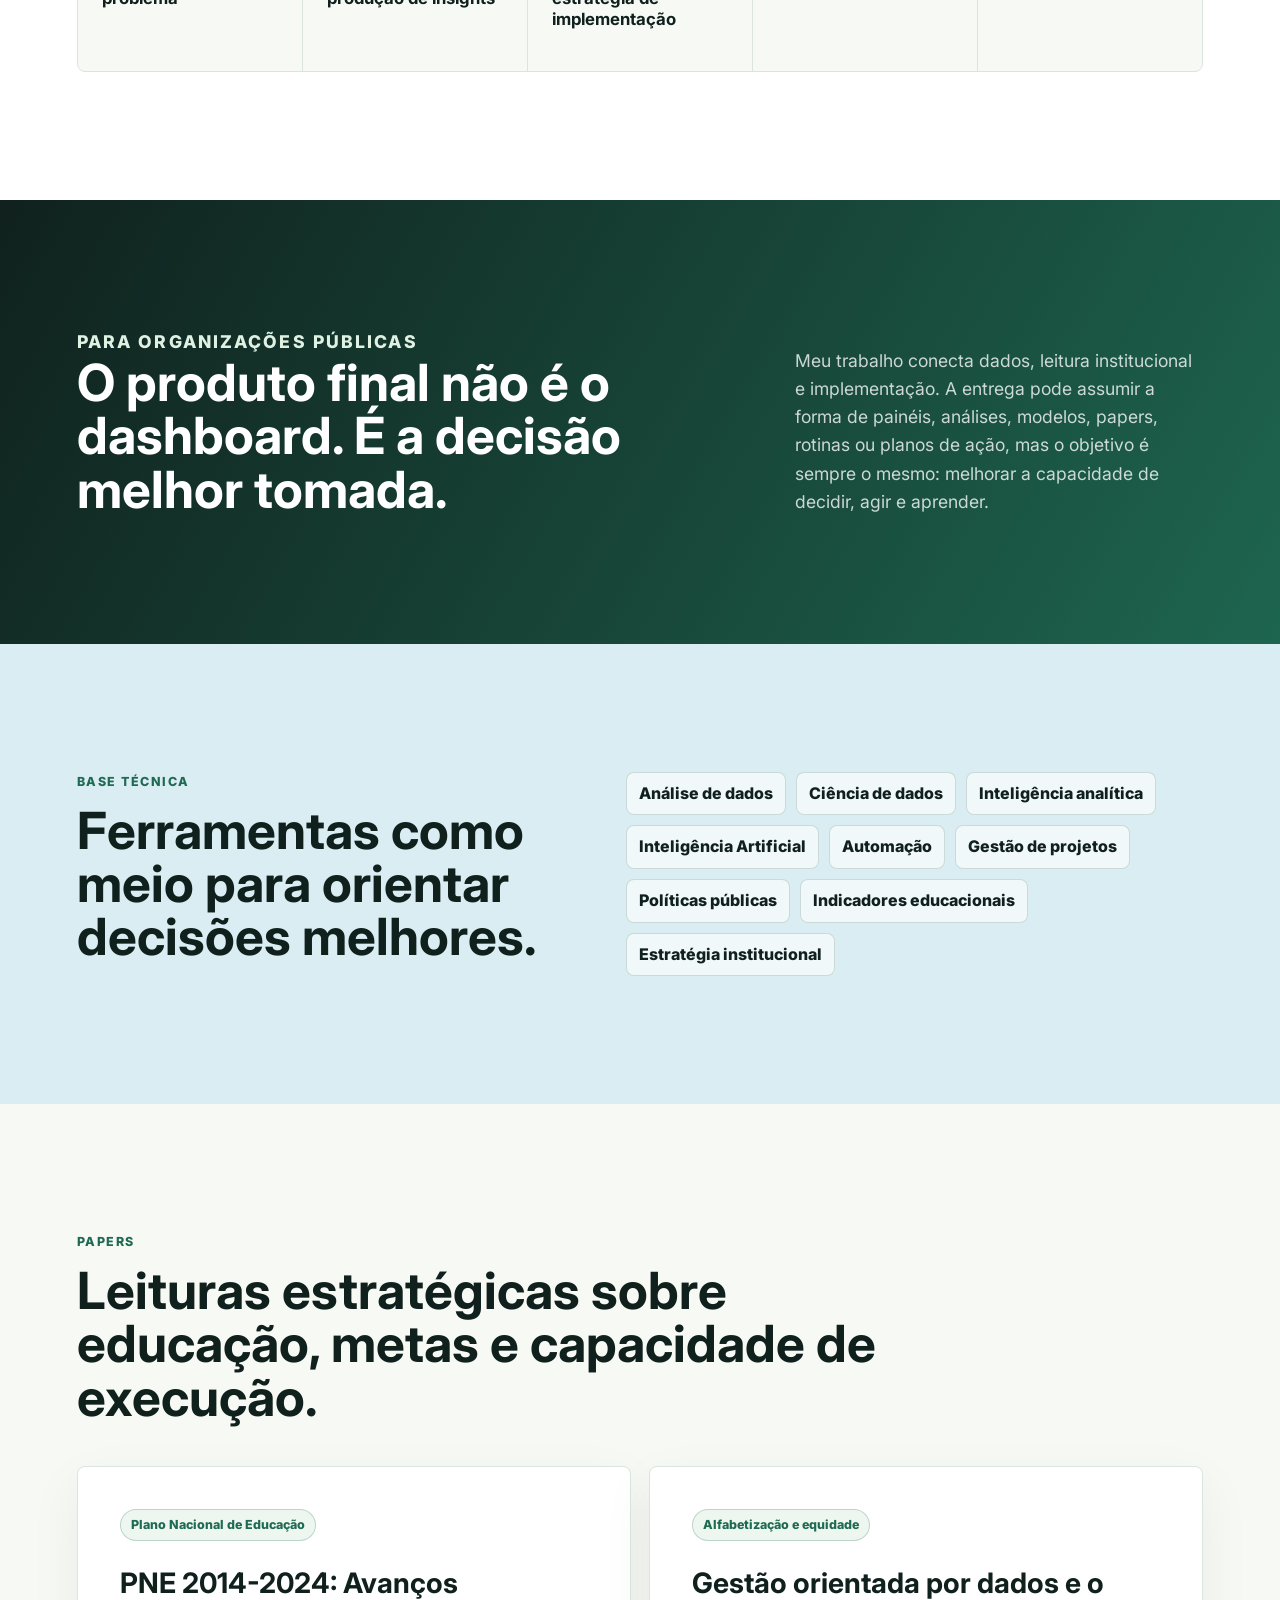
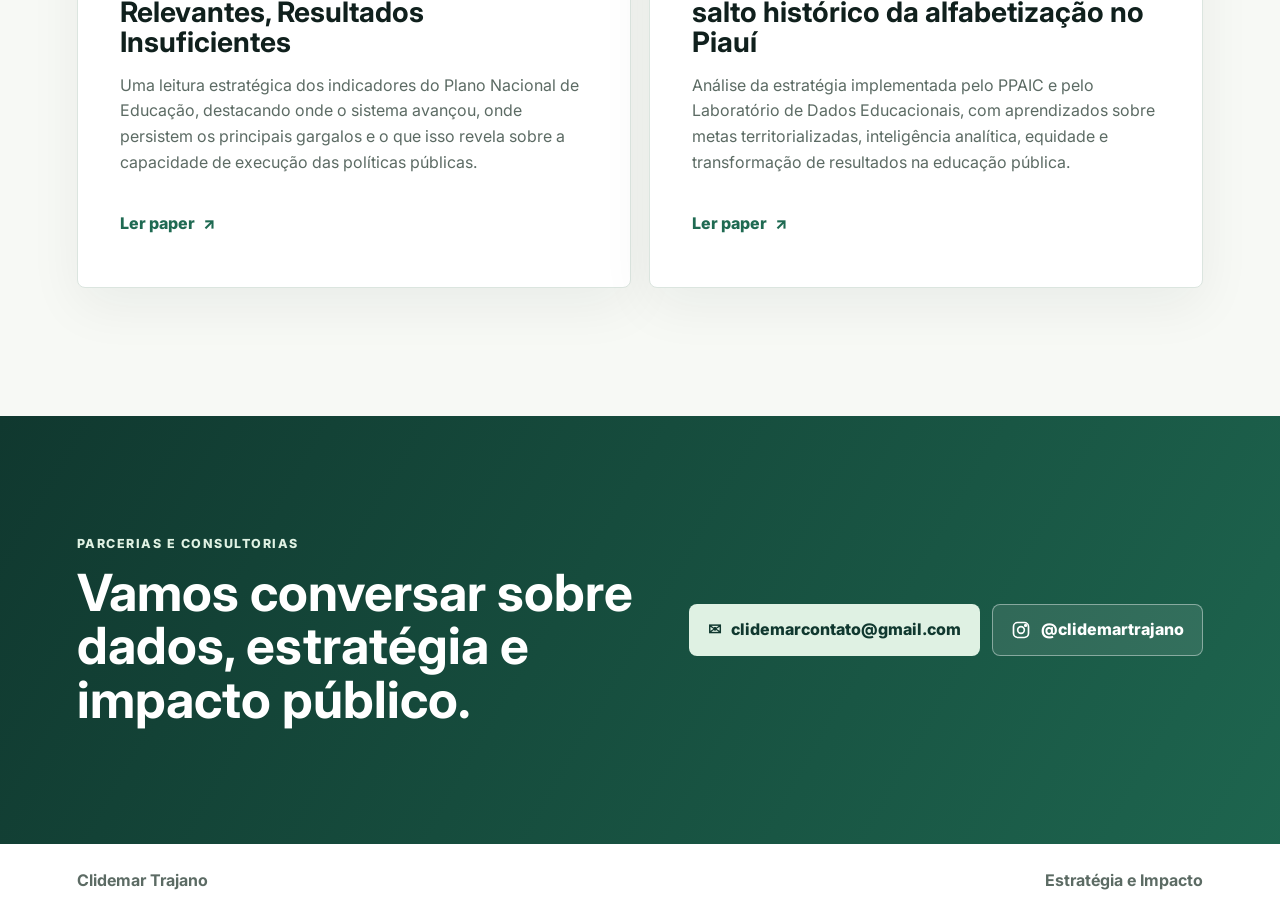
==== commit 9befcfdc: "Add files via upload" ====
--- a/index.html
+++ b/index.html
@@ -79,7 +79,7 @@
         <div class="about-intro">
           <p class="eyebrow">Quem sou eu</p>
           <h2>Atuação na interseção entre dados, estratégia e decisão pública.</h2>
-          <figure class="portrait-card">
+          <figure class="profile-signature">
             <img src="assets/clidemar-trajano.png" alt="Retrato profissional de Clidemar Trajano">
             <figcaption>
               <strong>Clidemar Trajano</strong>
--- a/styles.css
+++ b/styles.css
@@ -337,38 +337,41 @@
   gap: 26px;
 }
 
-.portrait-card {
-  position: relative;
-  max-width: 360px;
-  margin: 10px 0 0;
-  overflow: hidden;
+.profile-signature {
+  display: flex;
+  width: fit-content;
+  max-width: 100%;
+  align-items: center;
+  gap: 14px;
+  margin: 8px 0 0;
+  padding: 12px 14px 12px 12px;
   border: 1px solid rgba(31, 106, 82, 0.18);
   border-radius: 8px;
-  background: var(--forest);
-  box-shadow: var(--shadow);
-}
-
-.portrait-card img {
-  width: 100%;
-  aspect-ratio: 4 / 5;
+  background: rgba(255, 255, 255, 0.7);
+  box-shadow: 0 16px 44px rgba(16, 32, 29, 0.08);
+}
+
+.profile-signature img {
+  width: 72px;
+  height: 72px;
+  flex: 0 0 auto;
+  border-radius: 50%;
   object-fit: cover;
-  object-position: 50% 22%;
-}
-
-.portrait-card figcaption {
+  object-position: center;
+}
+
+.profile-signature figcaption {
   display: grid;
   gap: 2px;
-  padding: 16px;
-  color: var(--white);
-  background: linear-gradient(180deg, rgba(16, 32, 29, 0.78), rgba(16, 32, 29, 0.96));
-}
-
-.portrait-card figcaption strong {
+}
+
+.profile-signature figcaption strong {
+  color: var(--ink);
   font-size: 1rem;
 }
 
-.portrait-card figcaption span {
-  color: rgba(255, 255, 255, 0.72);
+.profile-signature figcaption span {
+  color: var(--muted);
   font-size: 0.9rem;
   font-weight: 650;
 }
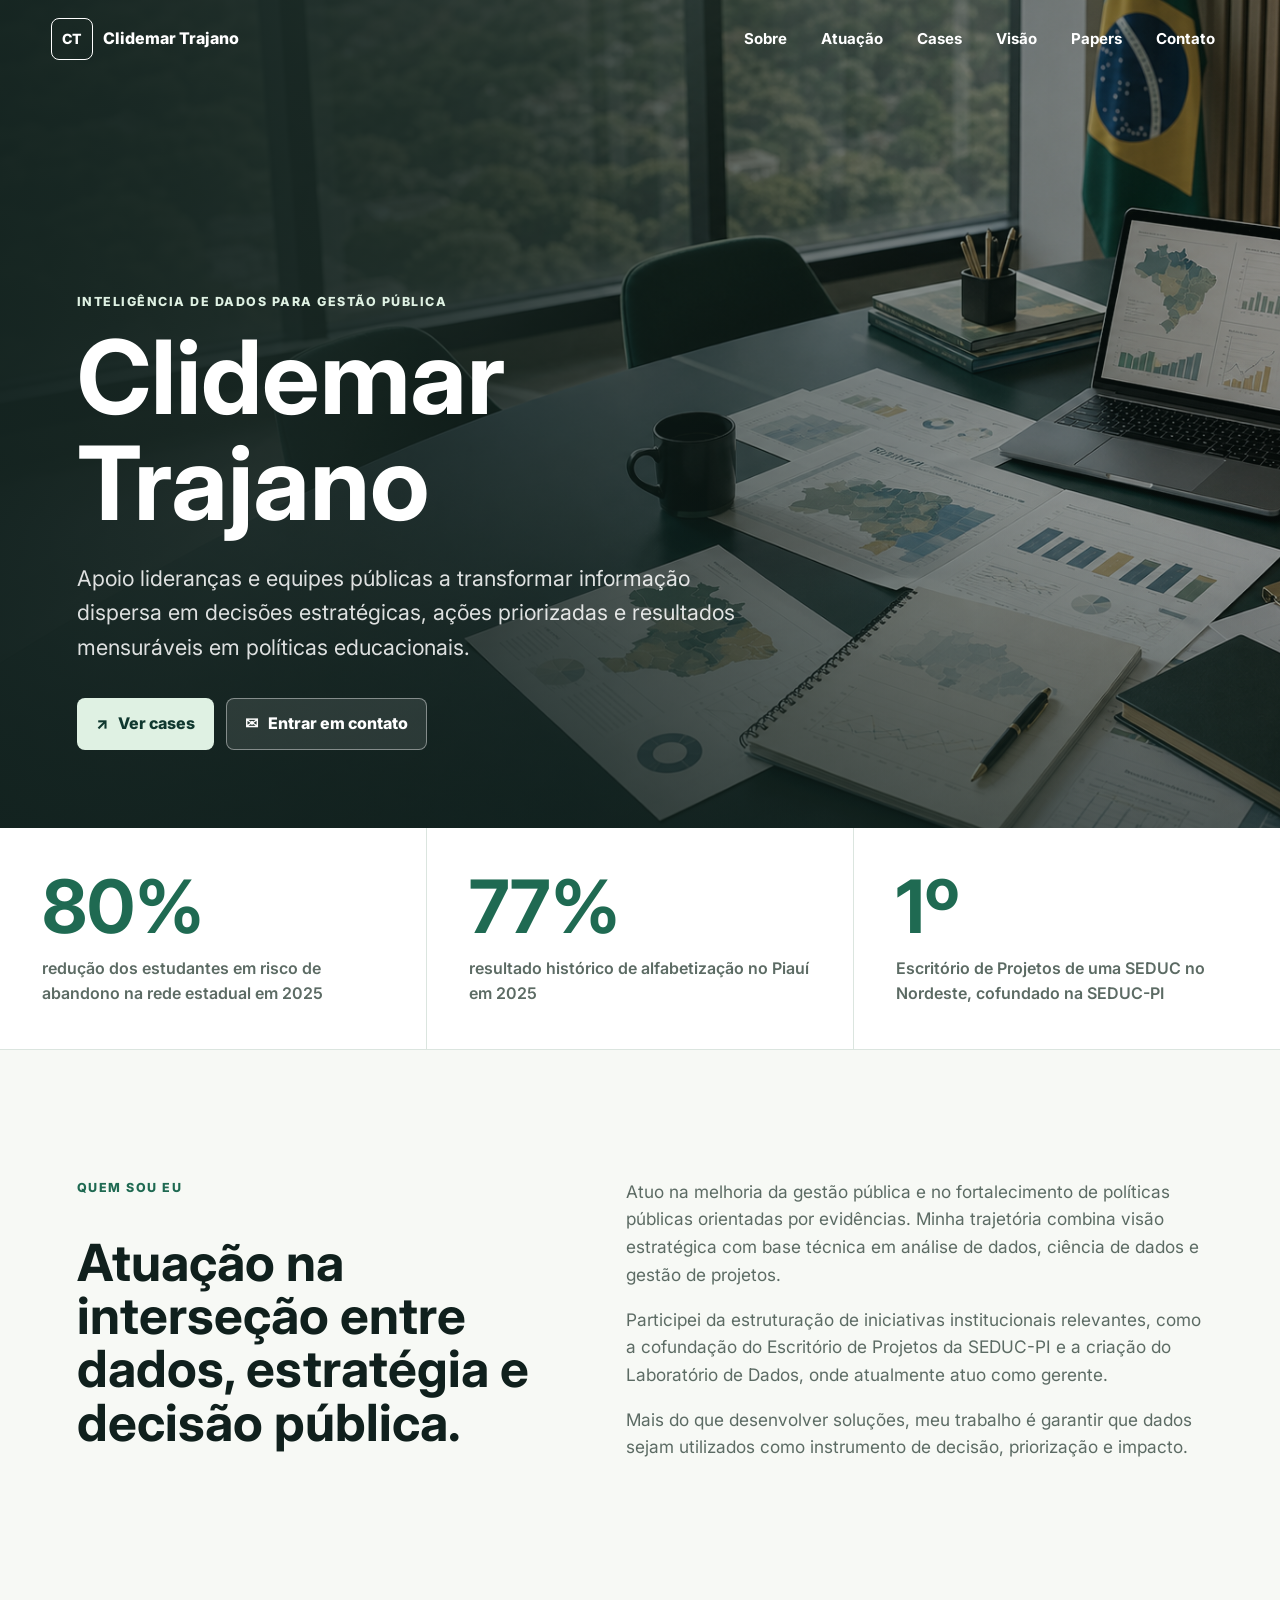
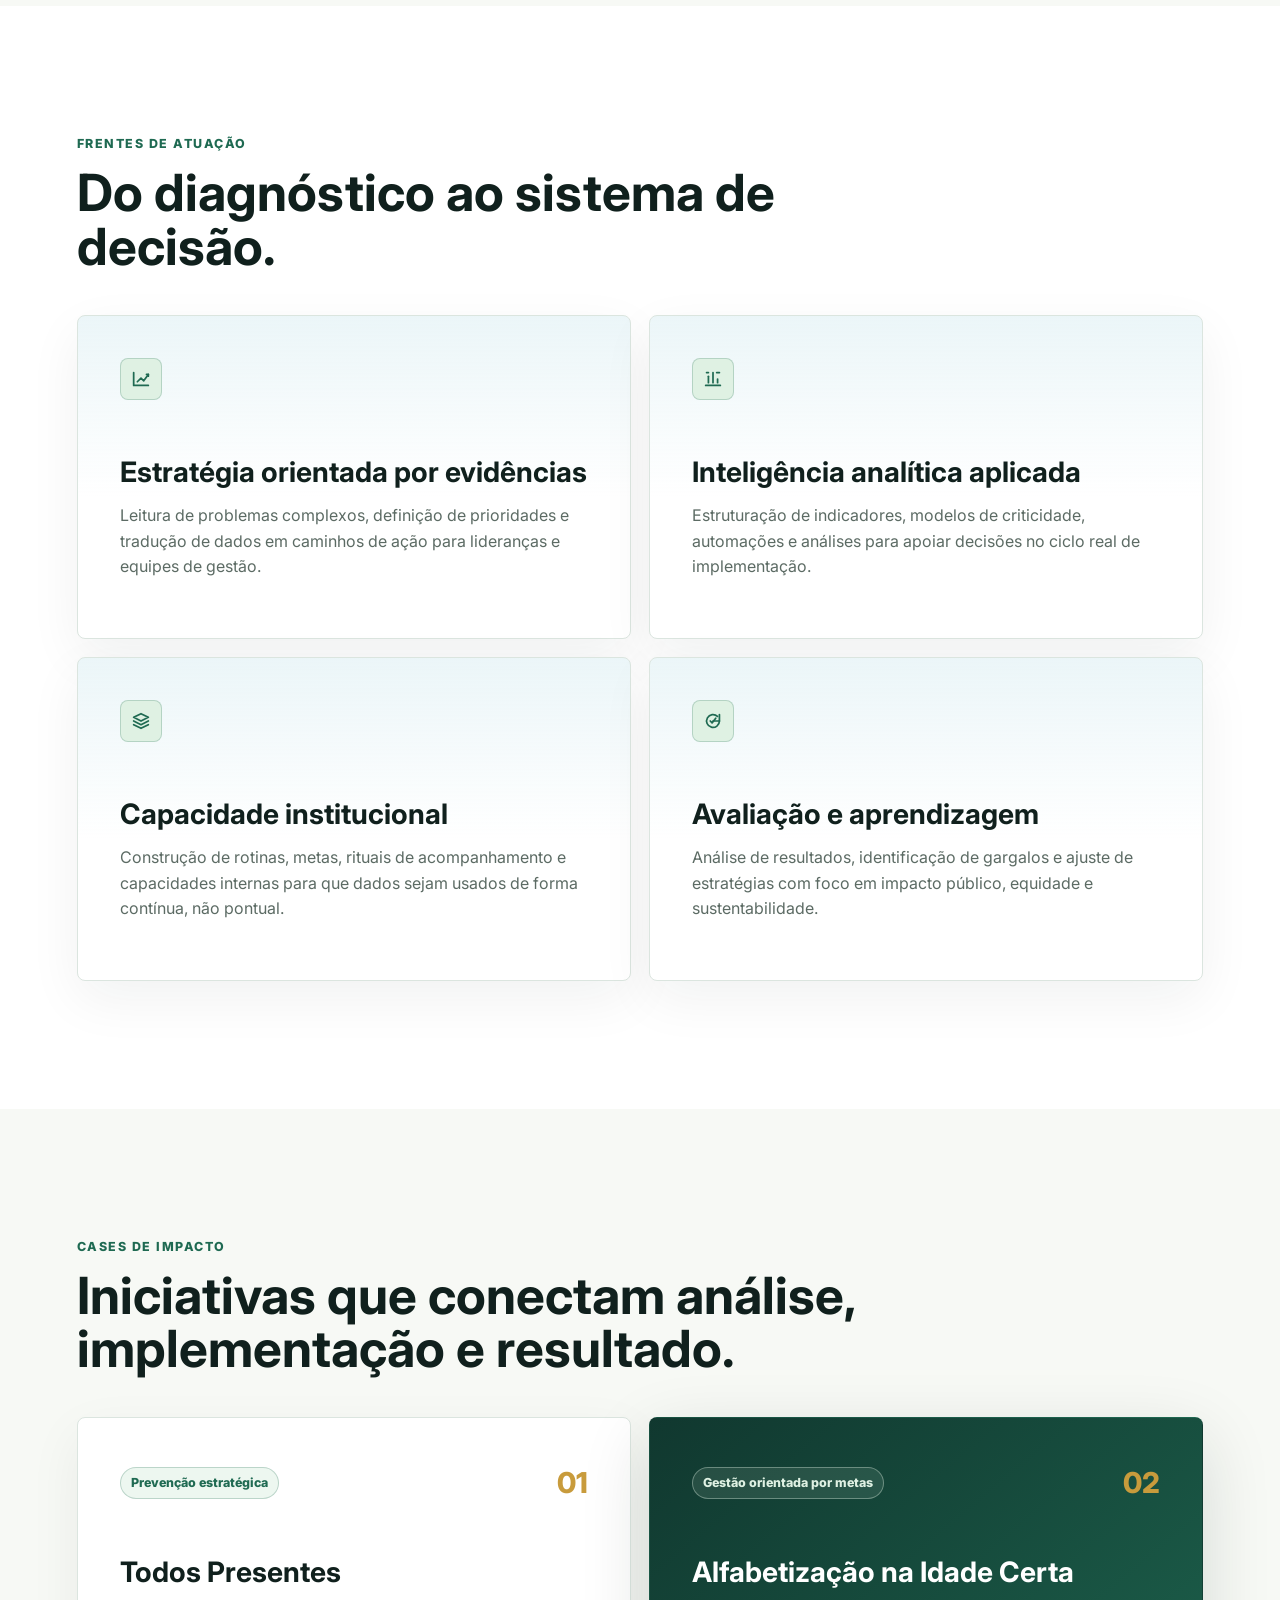
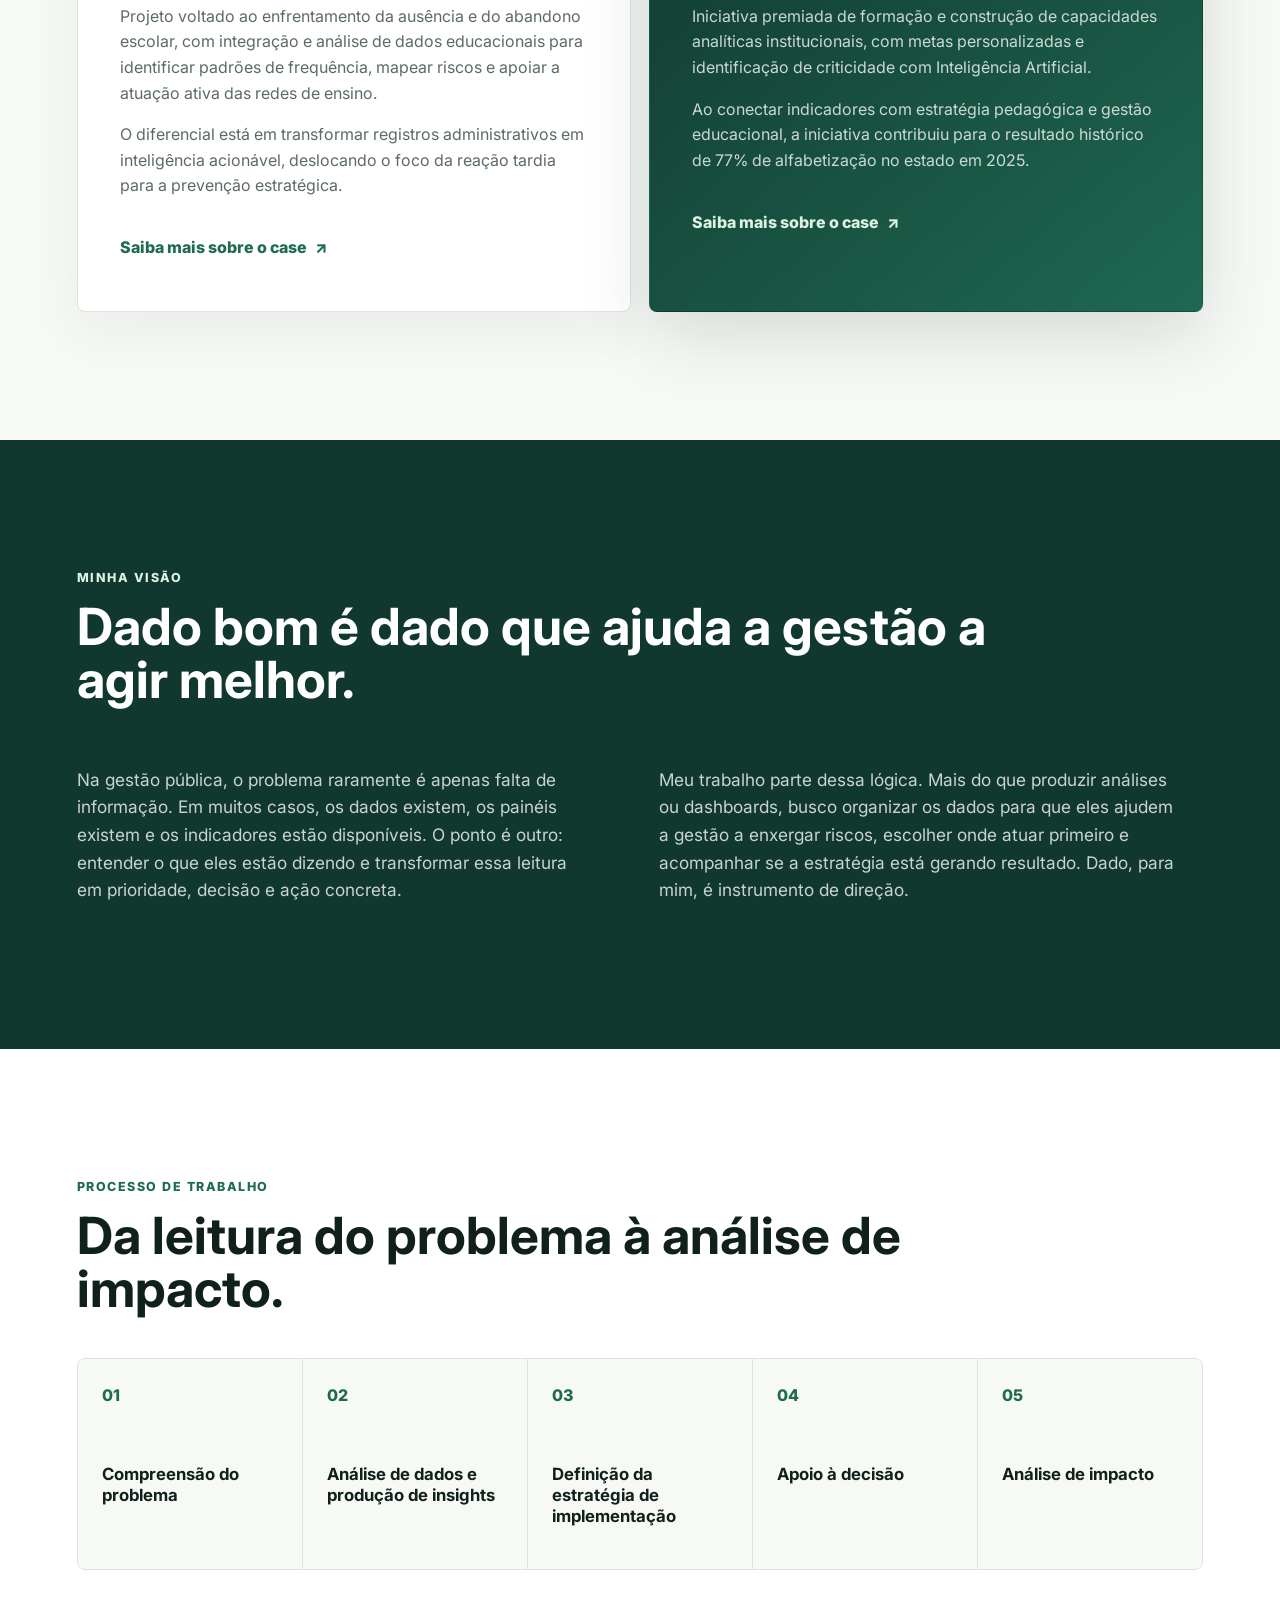
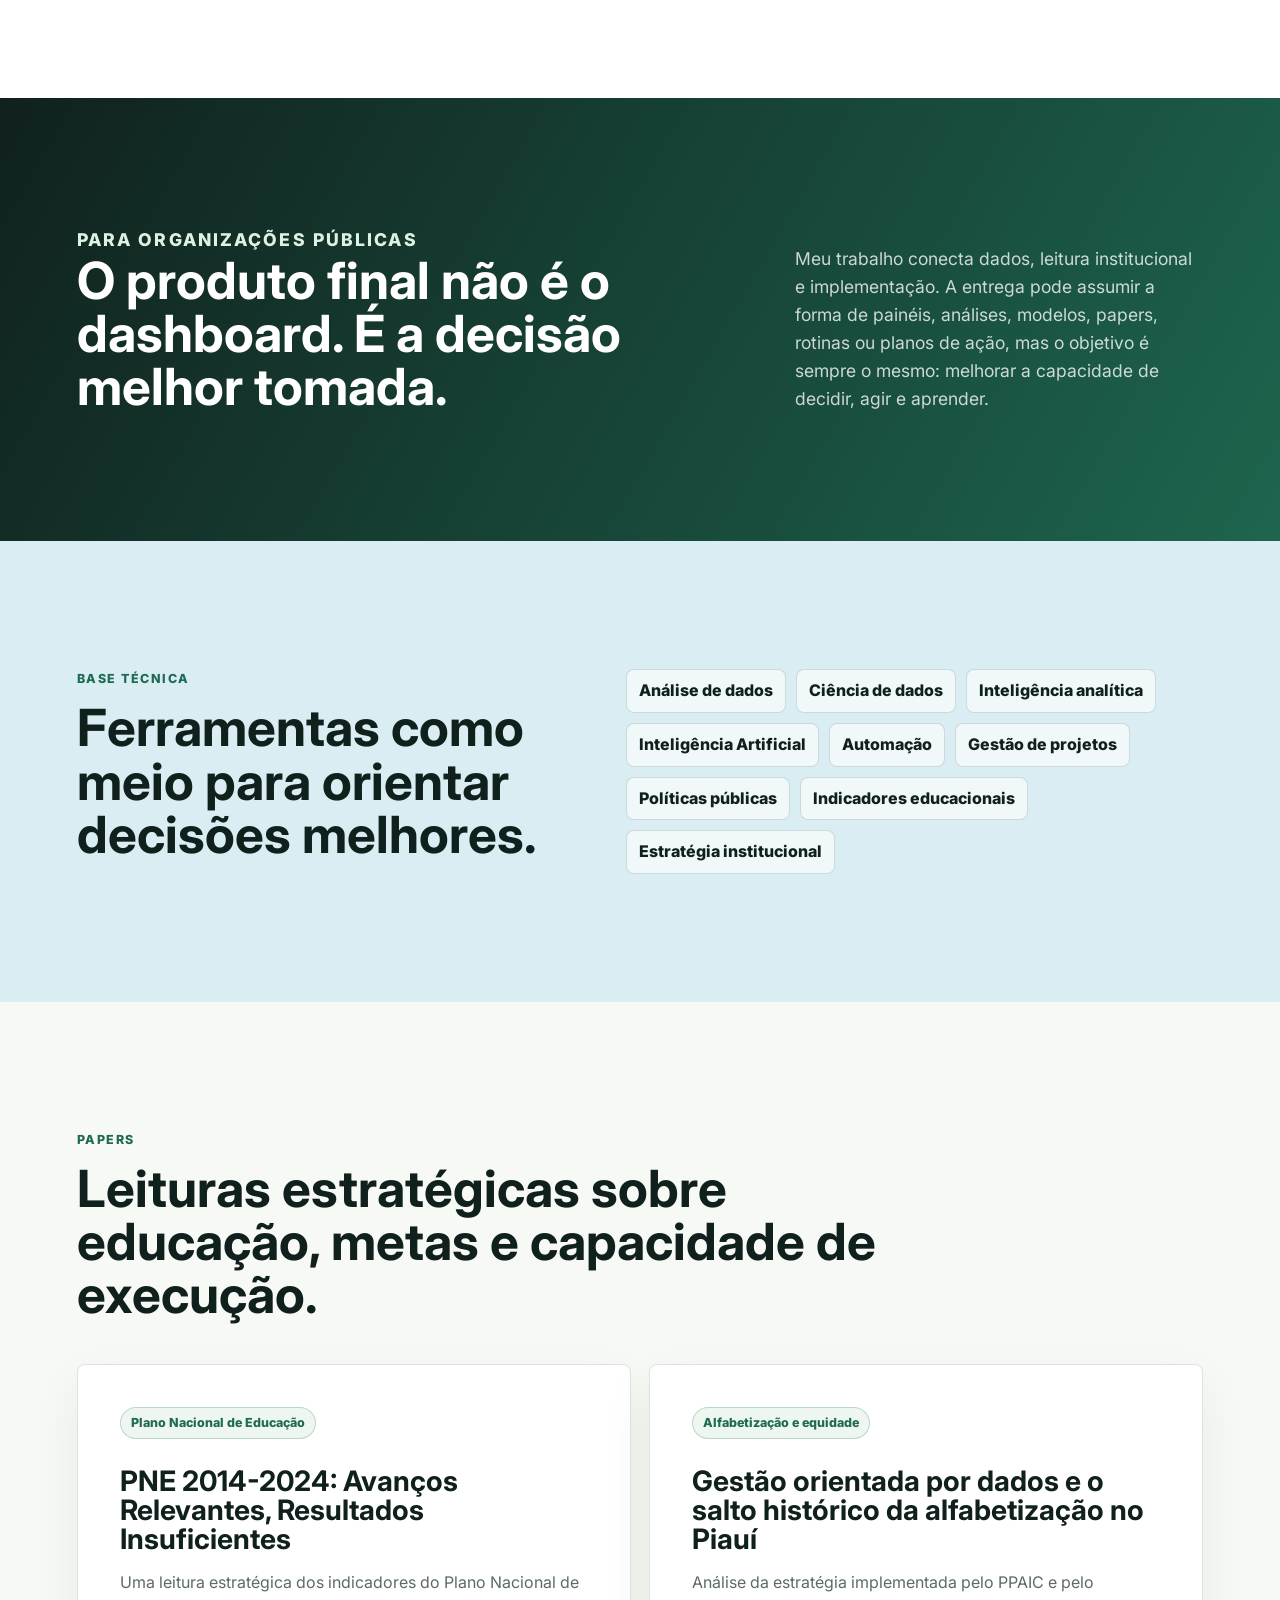
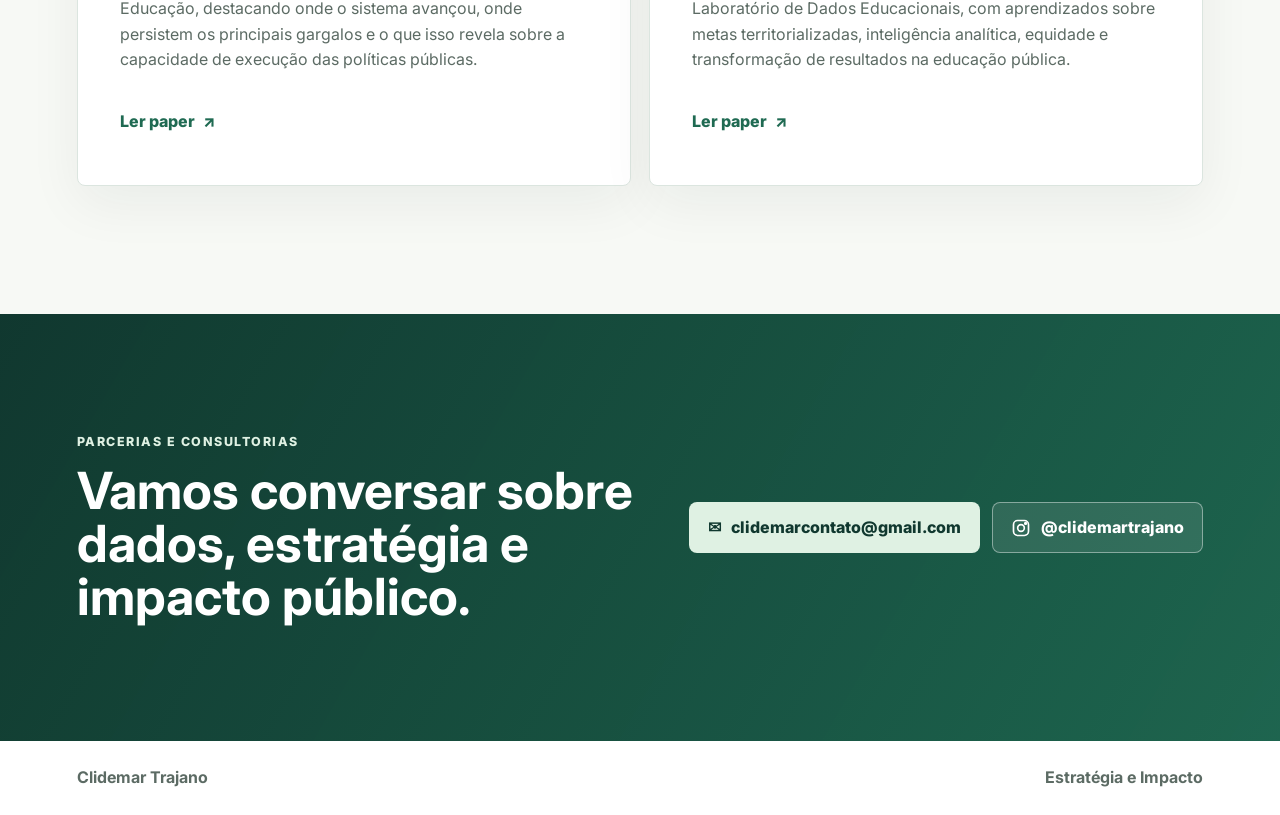
==== commit c978070c: "Add files via upload" ====
--- a/index.html
+++ b/index.html
@@ -79,13 +79,6 @@
         <div class="about-intro">
           <p class="eyebrow">Quem sou eu</p>
           <h2>Atuação na interseção entre dados, estratégia e decisão pública.</h2>
-          <figure class="profile-signature">
-            <img src="assets/clidemar-trajano.png" alt="Retrato profissional de Clidemar Trajano">
-            <figcaption>
-              <strong>Clidemar Trajano</strong>
-              <span>Dados, estratégia e gestão pública</span>
-            </figcaption>
-          </figure>
         </div>
         <div class="prose">
           <p>
--- a/styles.css
+++ b/styles.css
@@ -337,44 +337,6 @@
   gap: 26px;
 }
 
-.profile-signature {
-  display: flex;
-  width: fit-content;
-  max-width: 100%;
-  align-items: center;
-  gap: 14px;
-  margin: 8px 0 0;
-  padding: 12px 14px 12px 12px;
-  border: 1px solid rgba(31, 106, 82, 0.18);
-  border-radius: 8px;
-  background: rgba(255, 255, 255, 0.7);
-  box-shadow: 0 16px 44px rgba(16, 32, 29, 0.08);
-}
-
-.profile-signature img {
-  width: 72px;
-  height: 72px;
-  flex: 0 0 auto;
-  border-radius: 50%;
-  object-fit: cover;
-  object-position: center;
-}
-
-.profile-signature figcaption {
-  display: grid;
-  gap: 2px;
-}
-
-.profile-signature figcaption strong {
-  color: var(--ink);
-  font-size: 1rem;
-}
-
-.profile-signature figcaption span {
-  color: var(--muted);
-  font-size: 0.9rem;
-  font-weight: 650;
-}
 
 .section-heading {
   max-width: 850px;
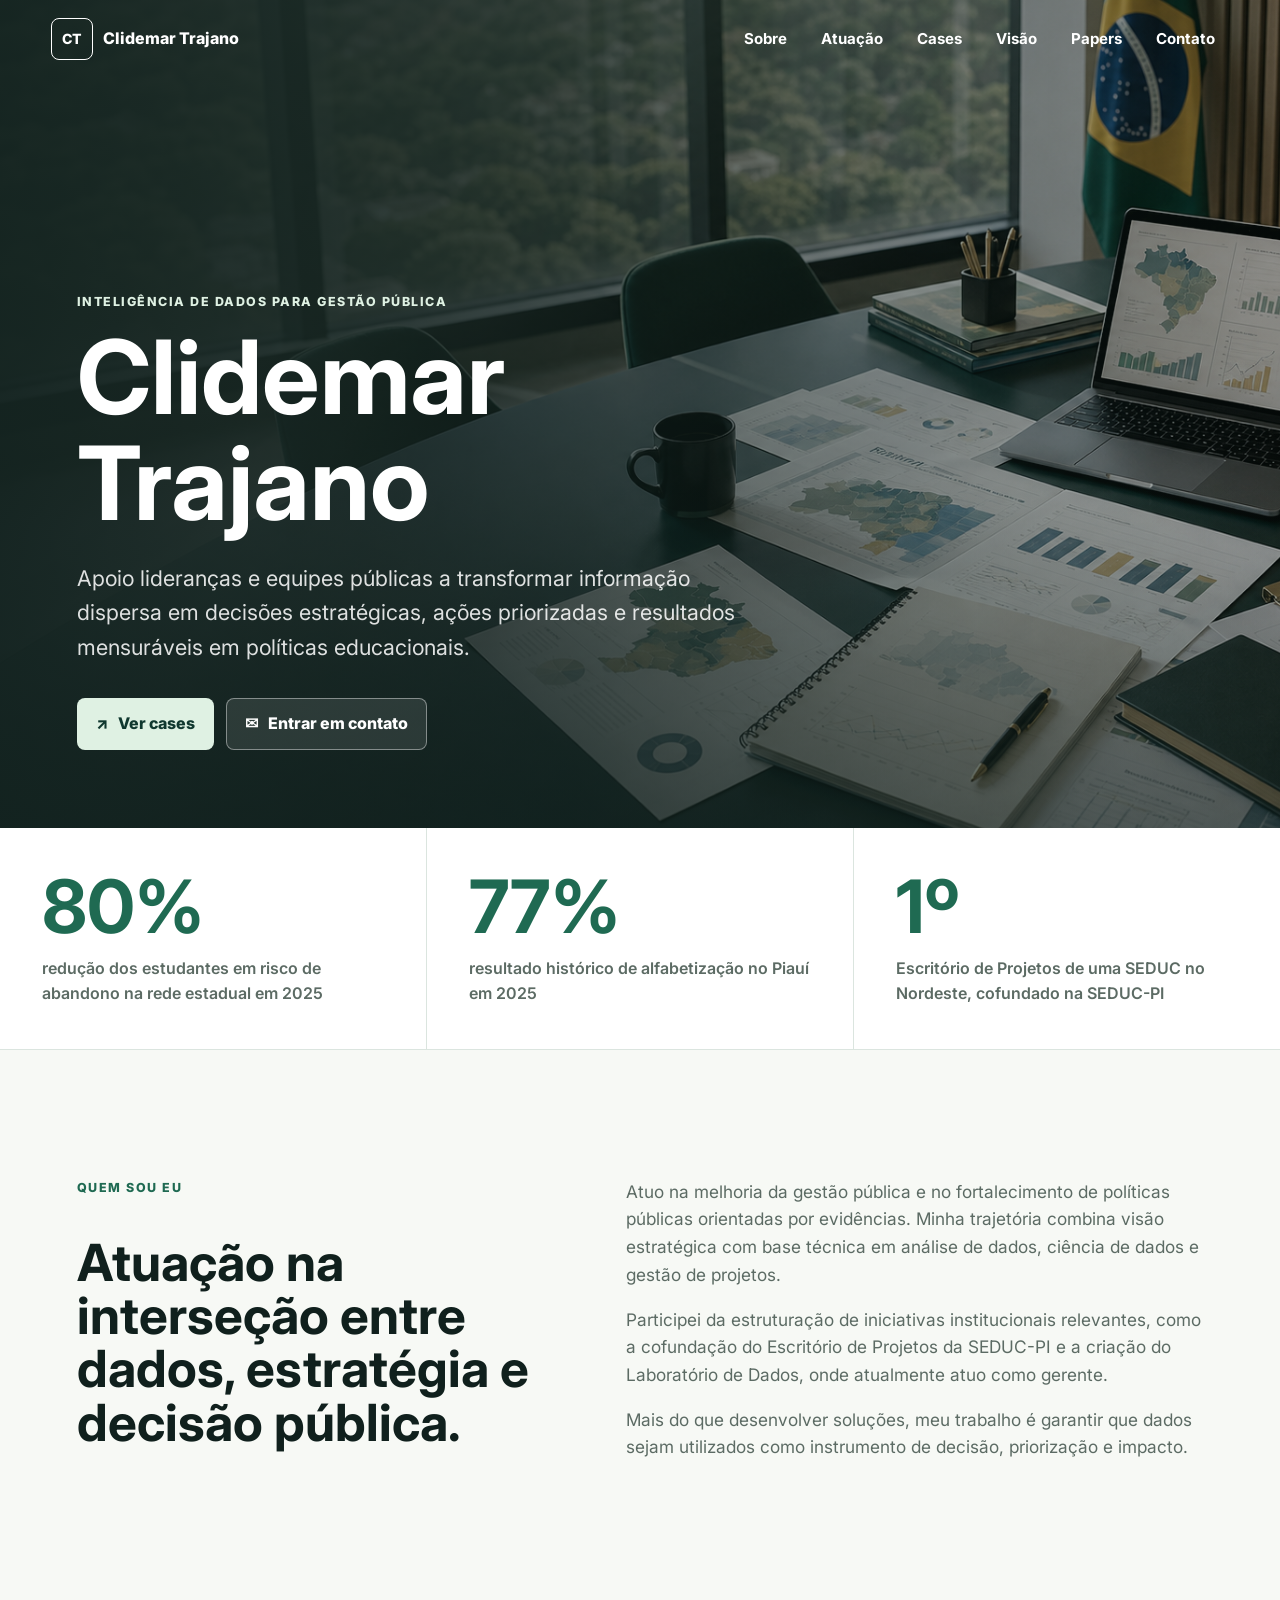
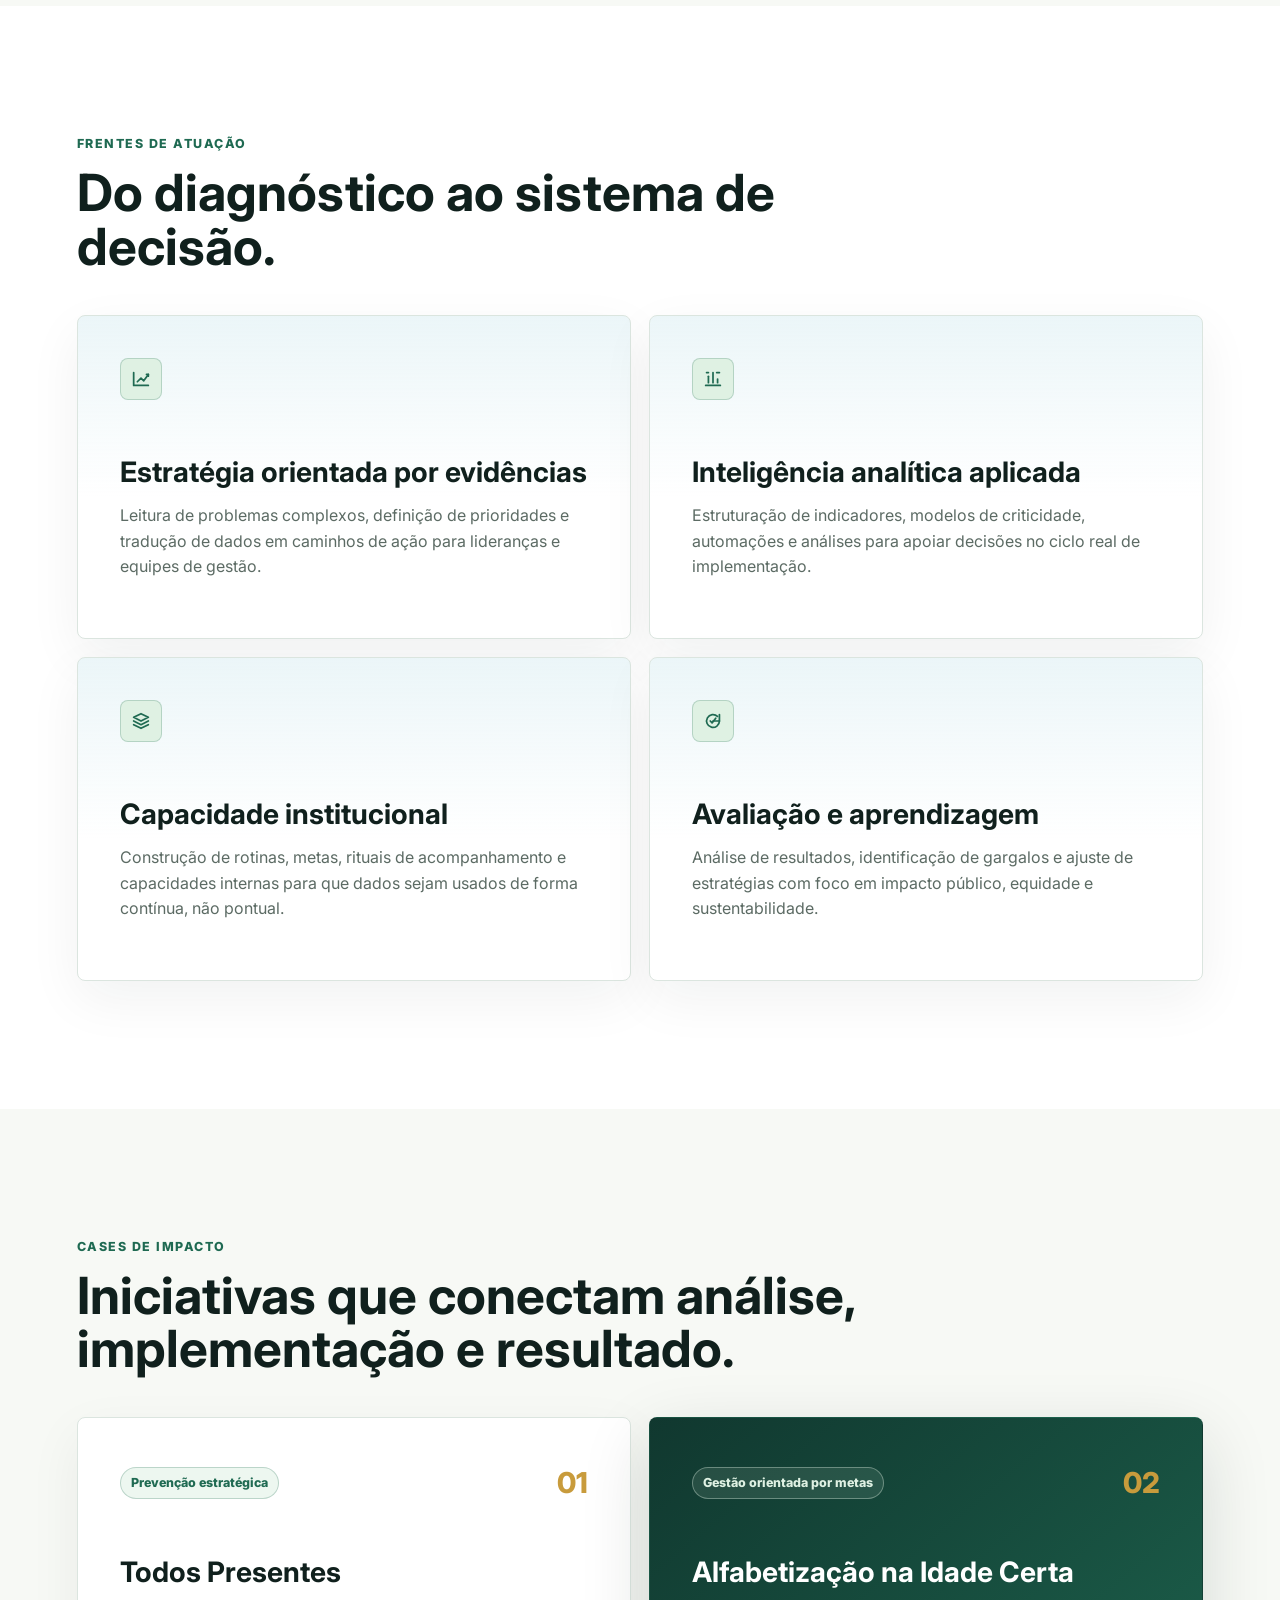
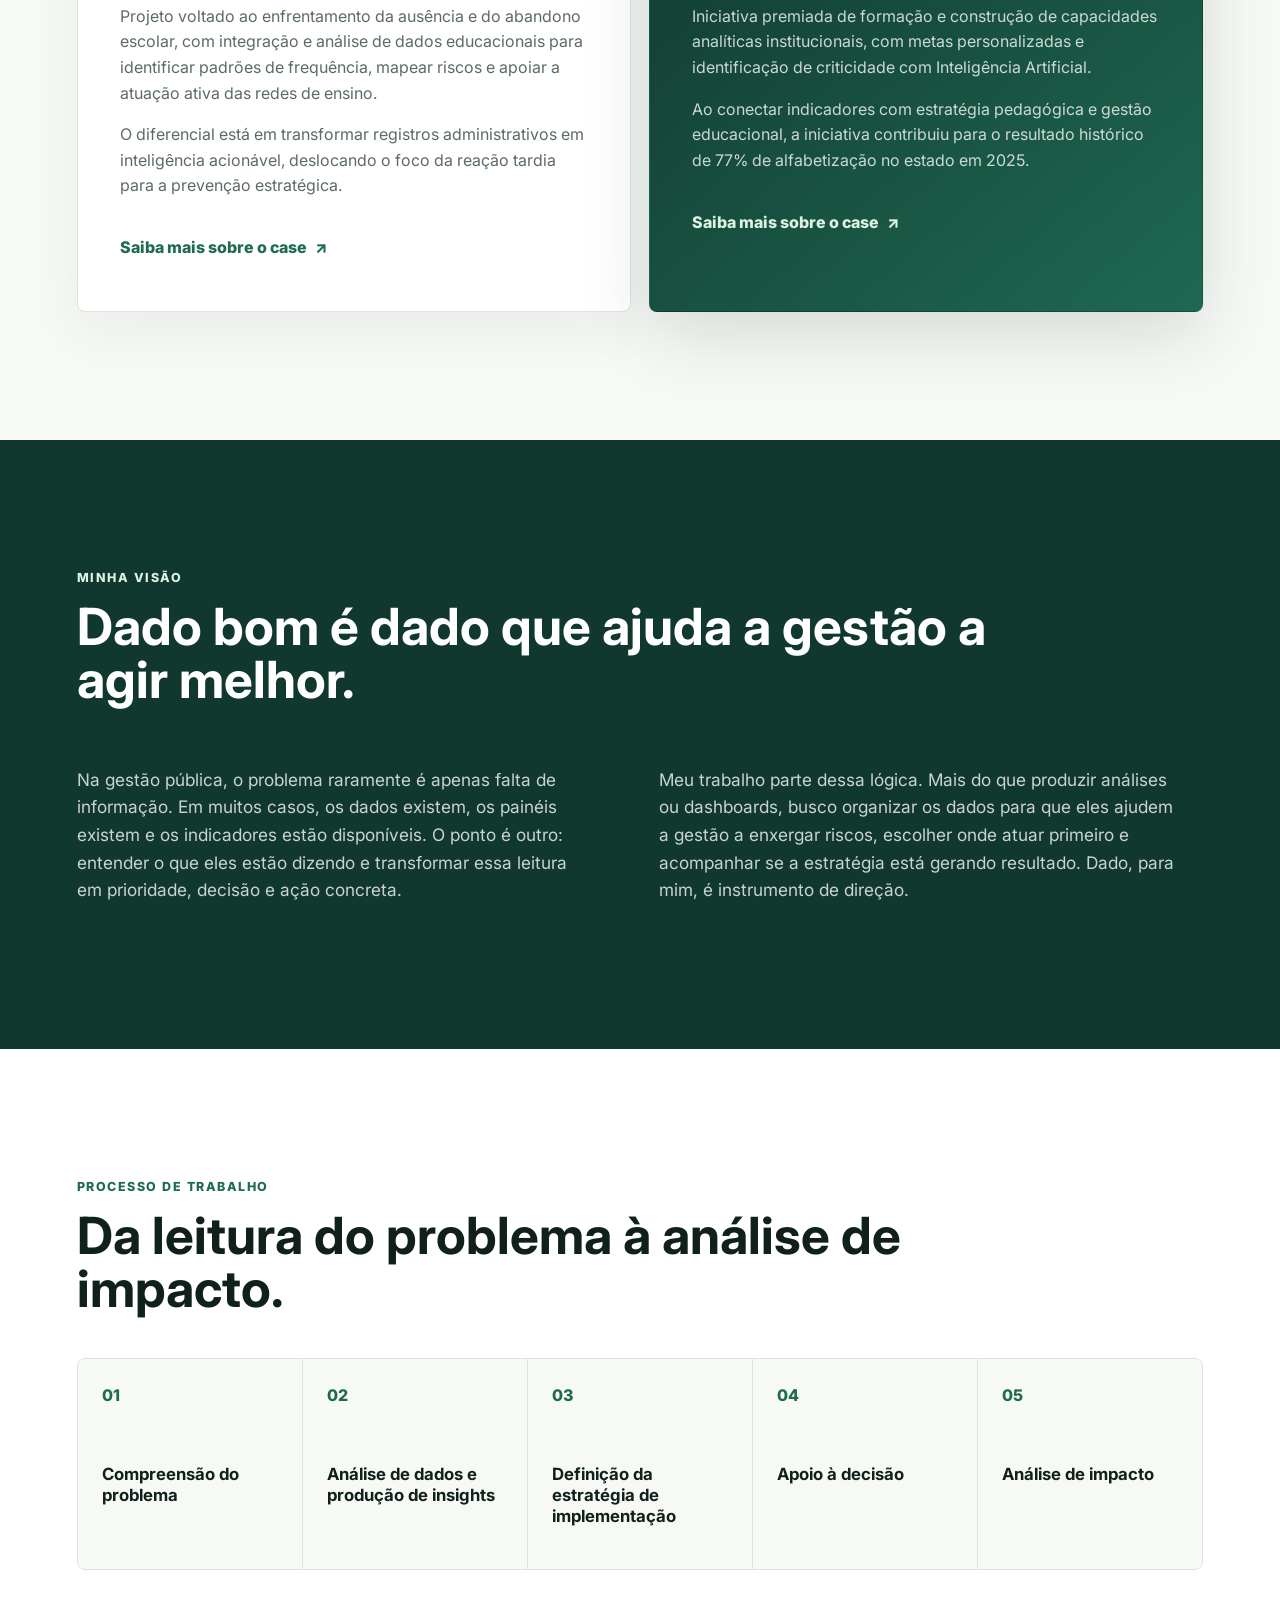
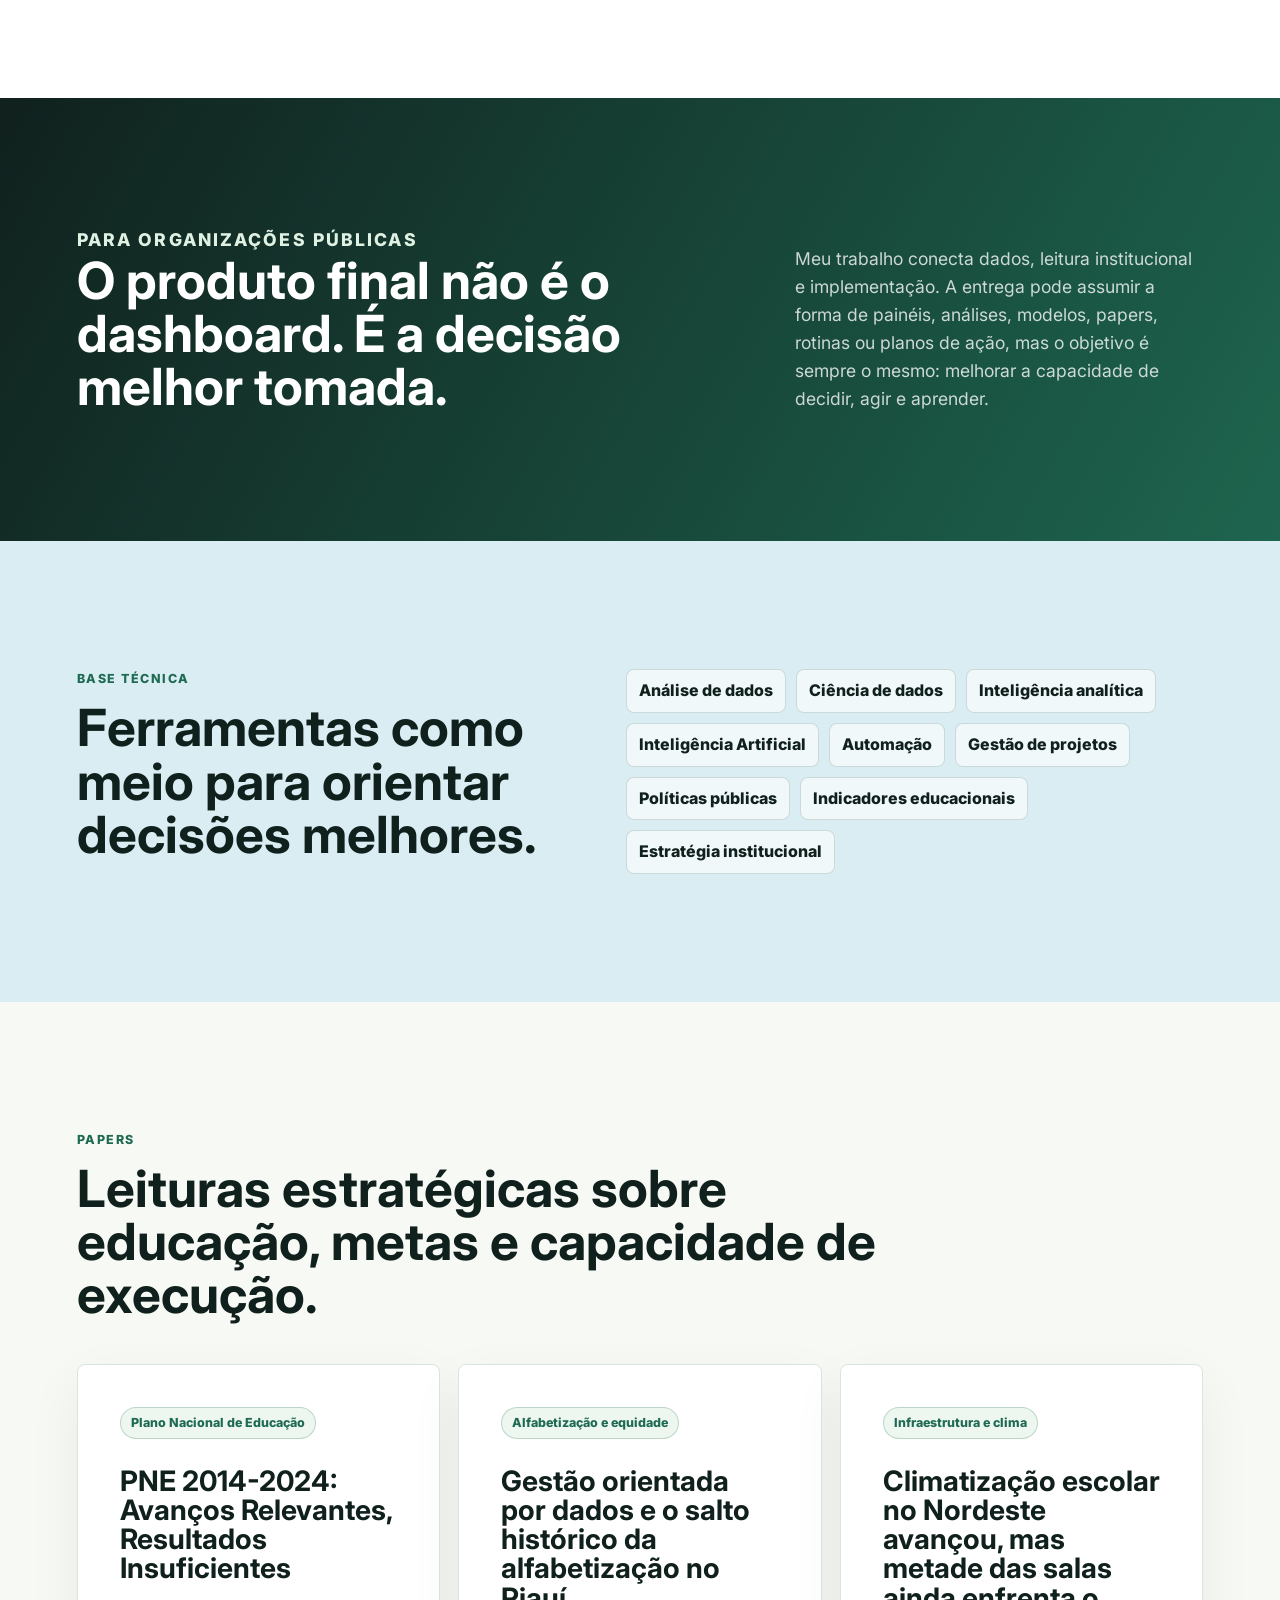
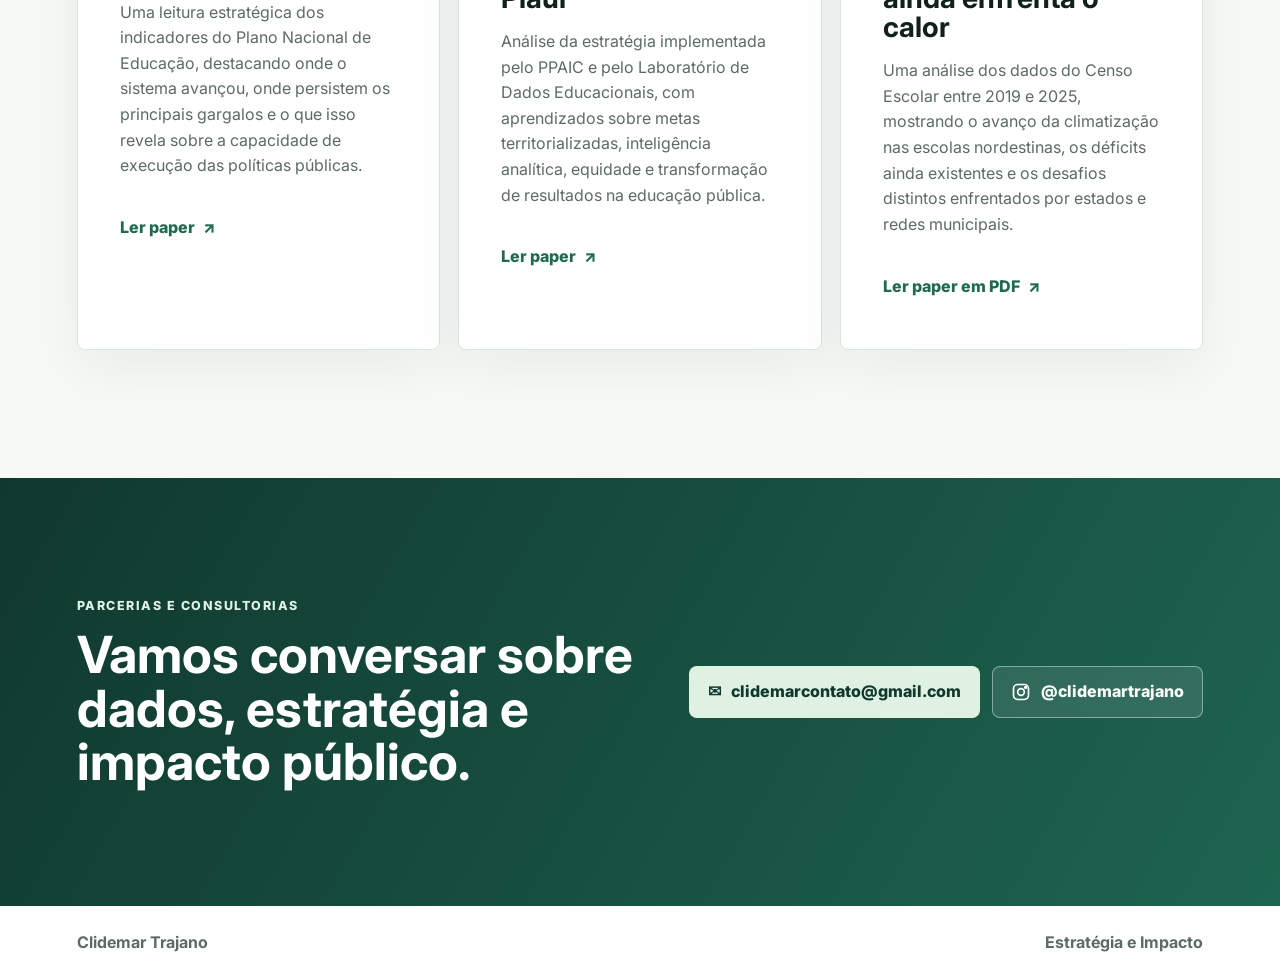
==== commit 42f2e389: "Add files via upload" ====
--- a/index.html
+++ b/index.html
@@ -330,6 +330,20 @@
               <span aria-hidden="true">↗</span>
             </a>
           </article>
+
+          <article class="paper-card">
+            <span class="tag">Infraestrutura e clima</span>
+            <h3>Climatização escolar no Nordeste avançou, mas metade das salas ainda enfrenta o calor</h3>
+            <p>
+              Uma análise dos dados do Censo Escolar entre 2019 e 2025, mostrando o avanço da
+              climatização nas escolas nordestinas, os déficits ainda existentes e os desafios
+              distintos enfrentados por estados e redes municipais.
+            </p>
+            <a class="text-link" href="assets/papers/climatizacao-escolar-nordeste.pdf" target="_blank" rel="noreferrer">
+              Ler paper em PDF
+              <span aria-hidden="true">↗</span>
+            </a>
+          </article>
         </div>
       </section>
 
--- a/styles.css
+++ b/styles.css
@@ -353,6 +353,10 @@
   display: grid;
   grid-template-columns: repeat(2, minmax(0, 1fr));
   gap: 18px;
+}
+
+.paper-grid {
+  grid-template-columns: repeat(3, minmax(0, 1fr));
 }
 
 .project-card,
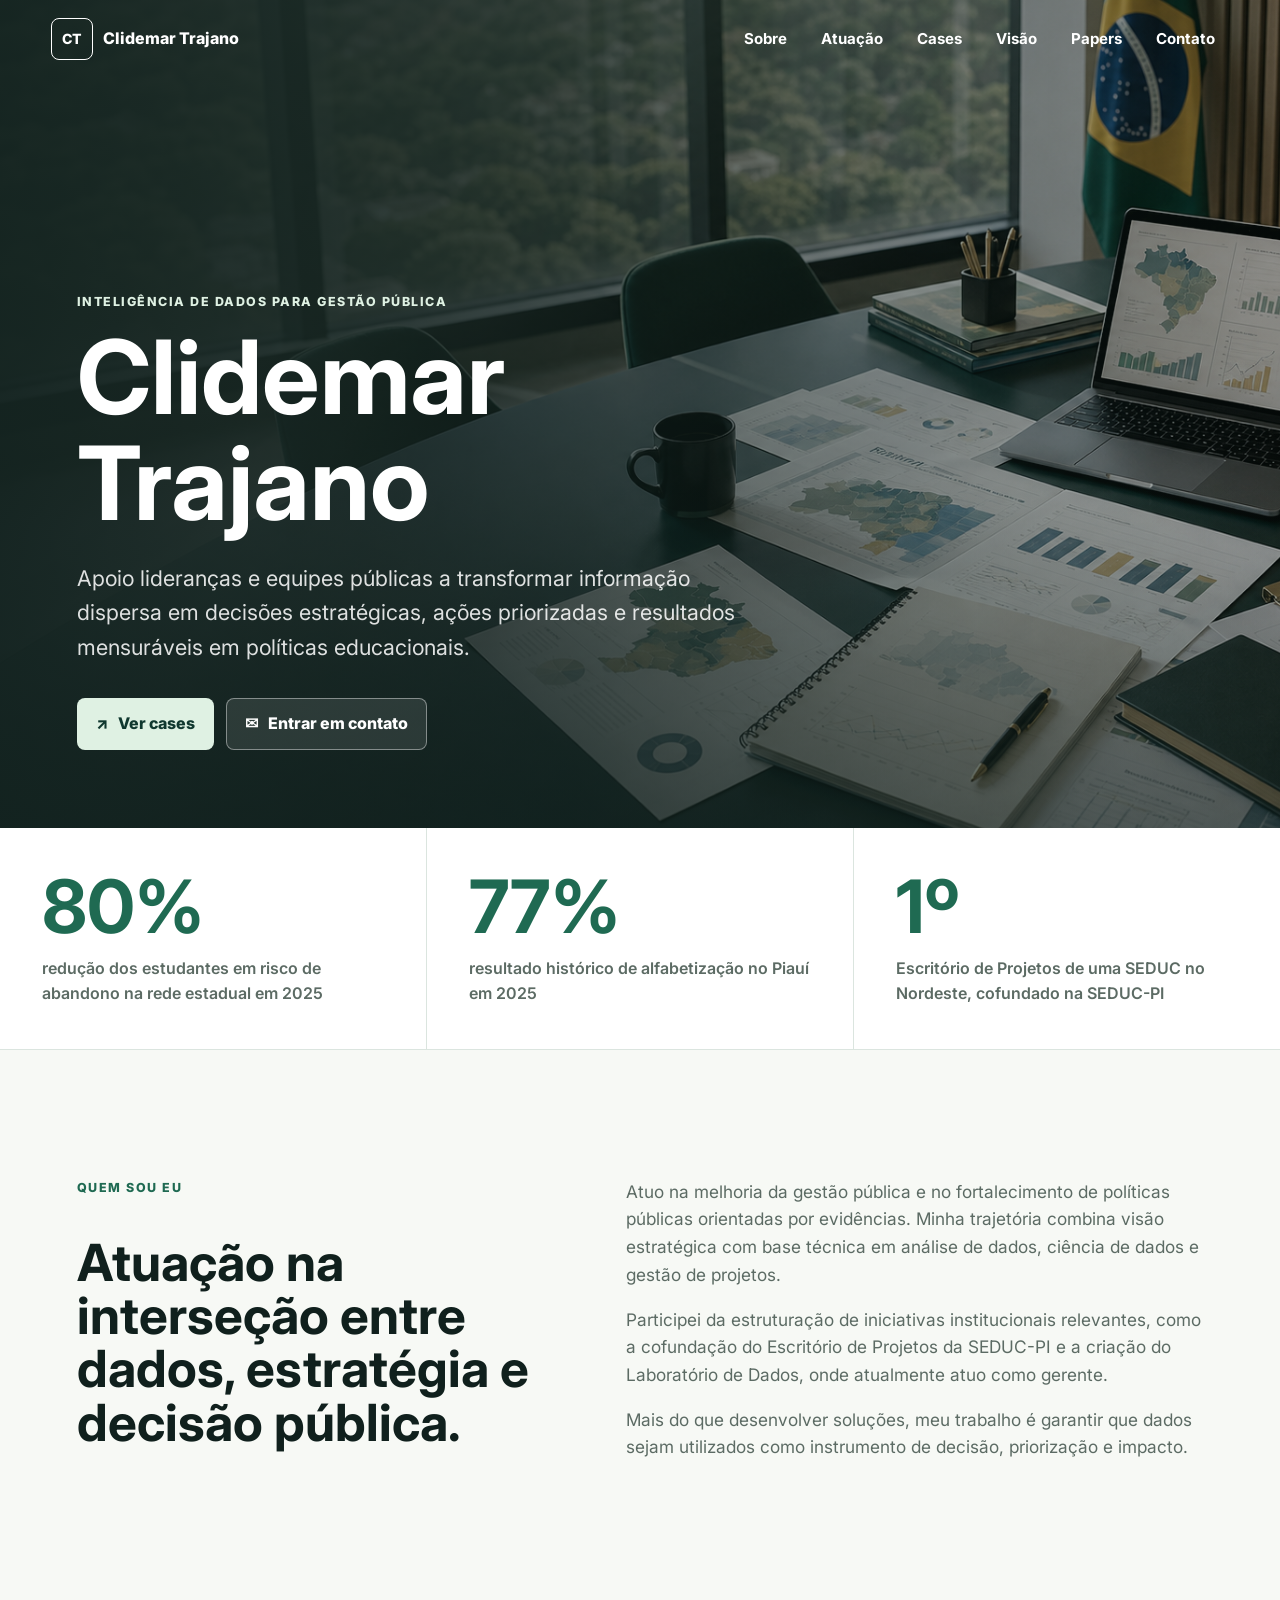
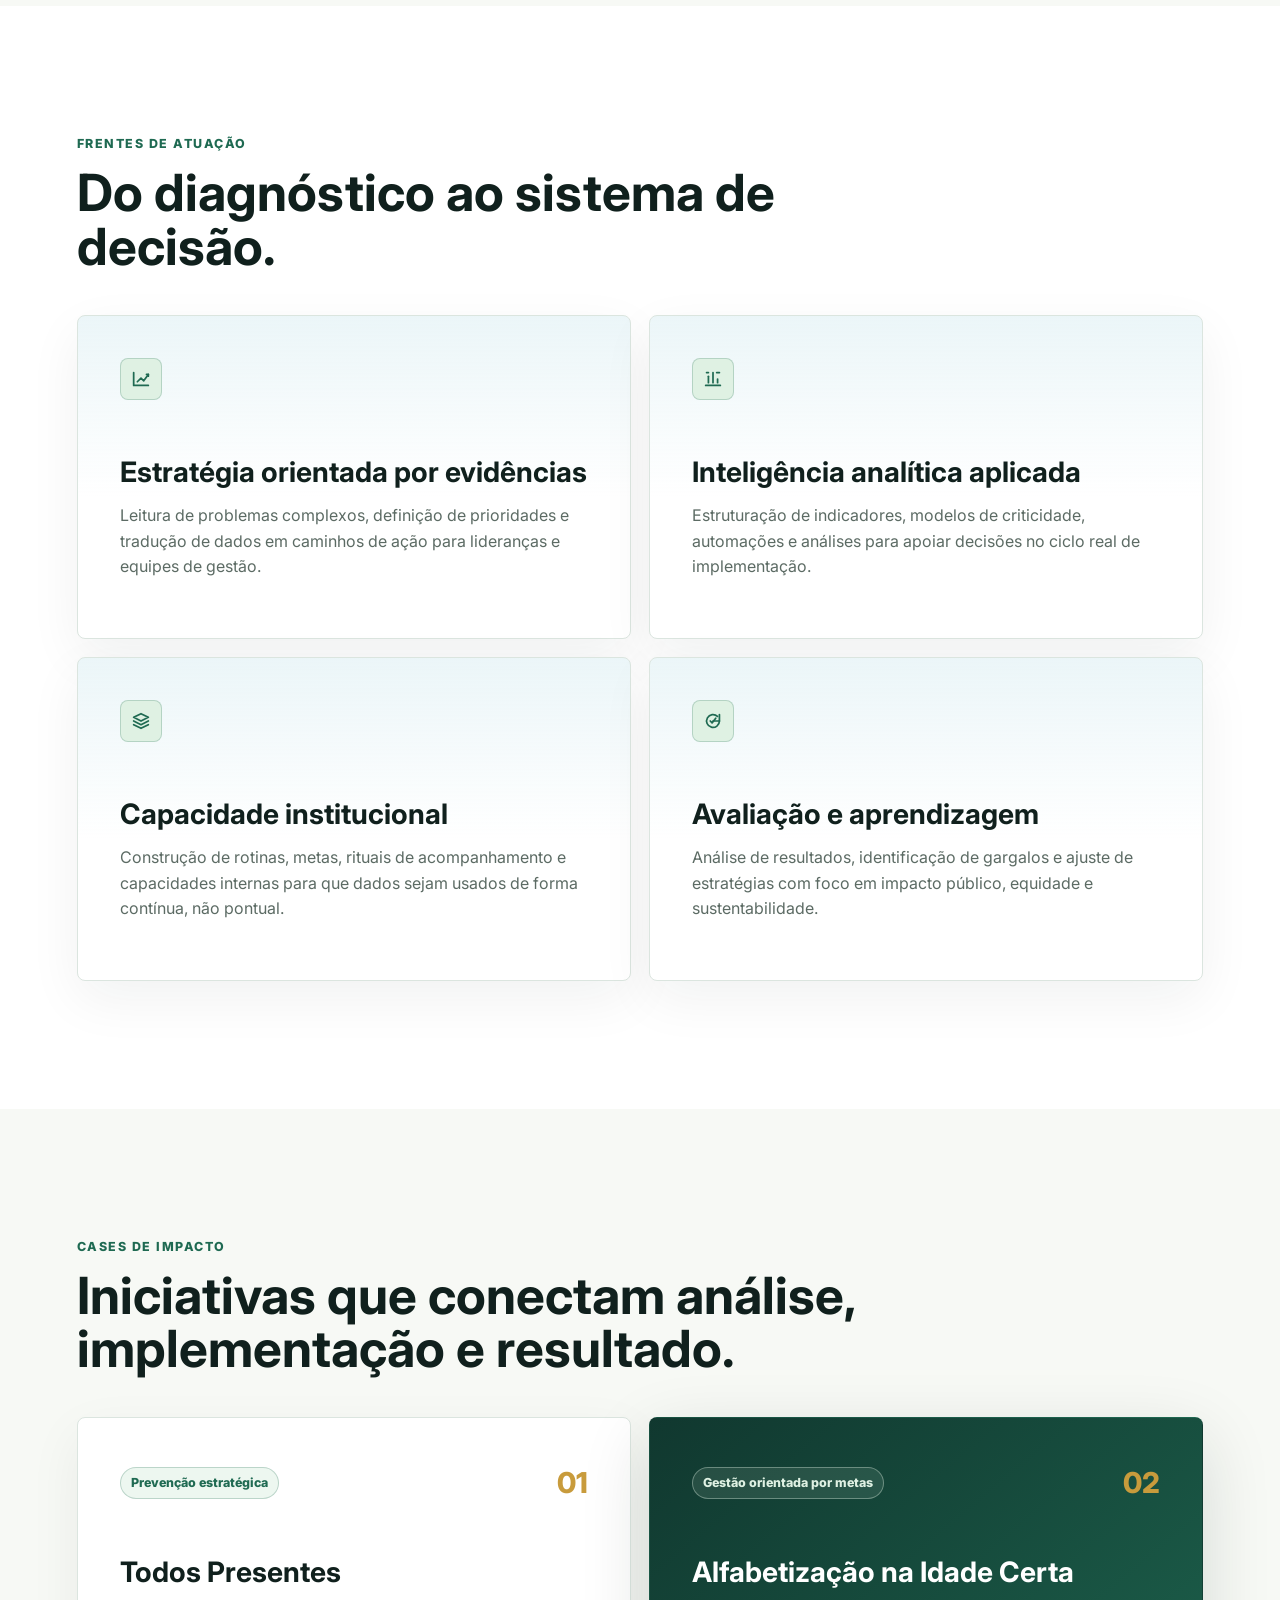
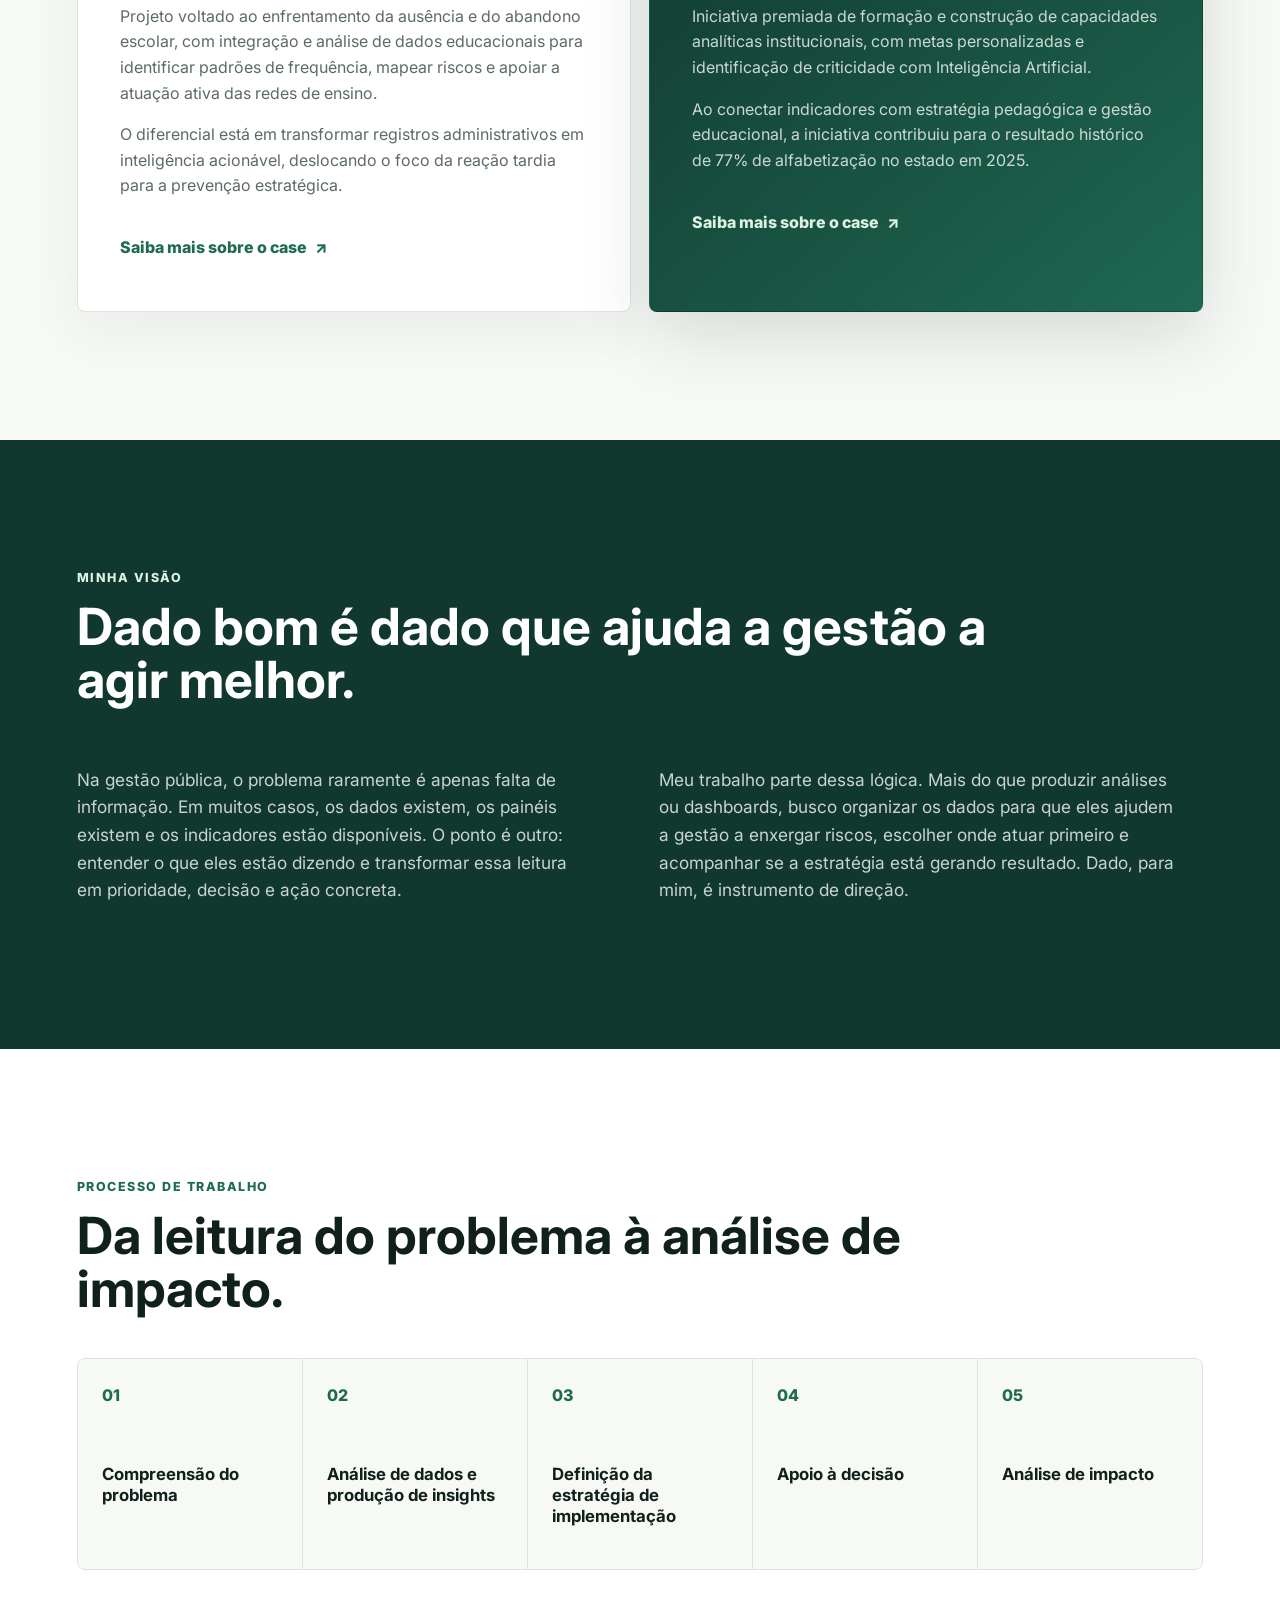
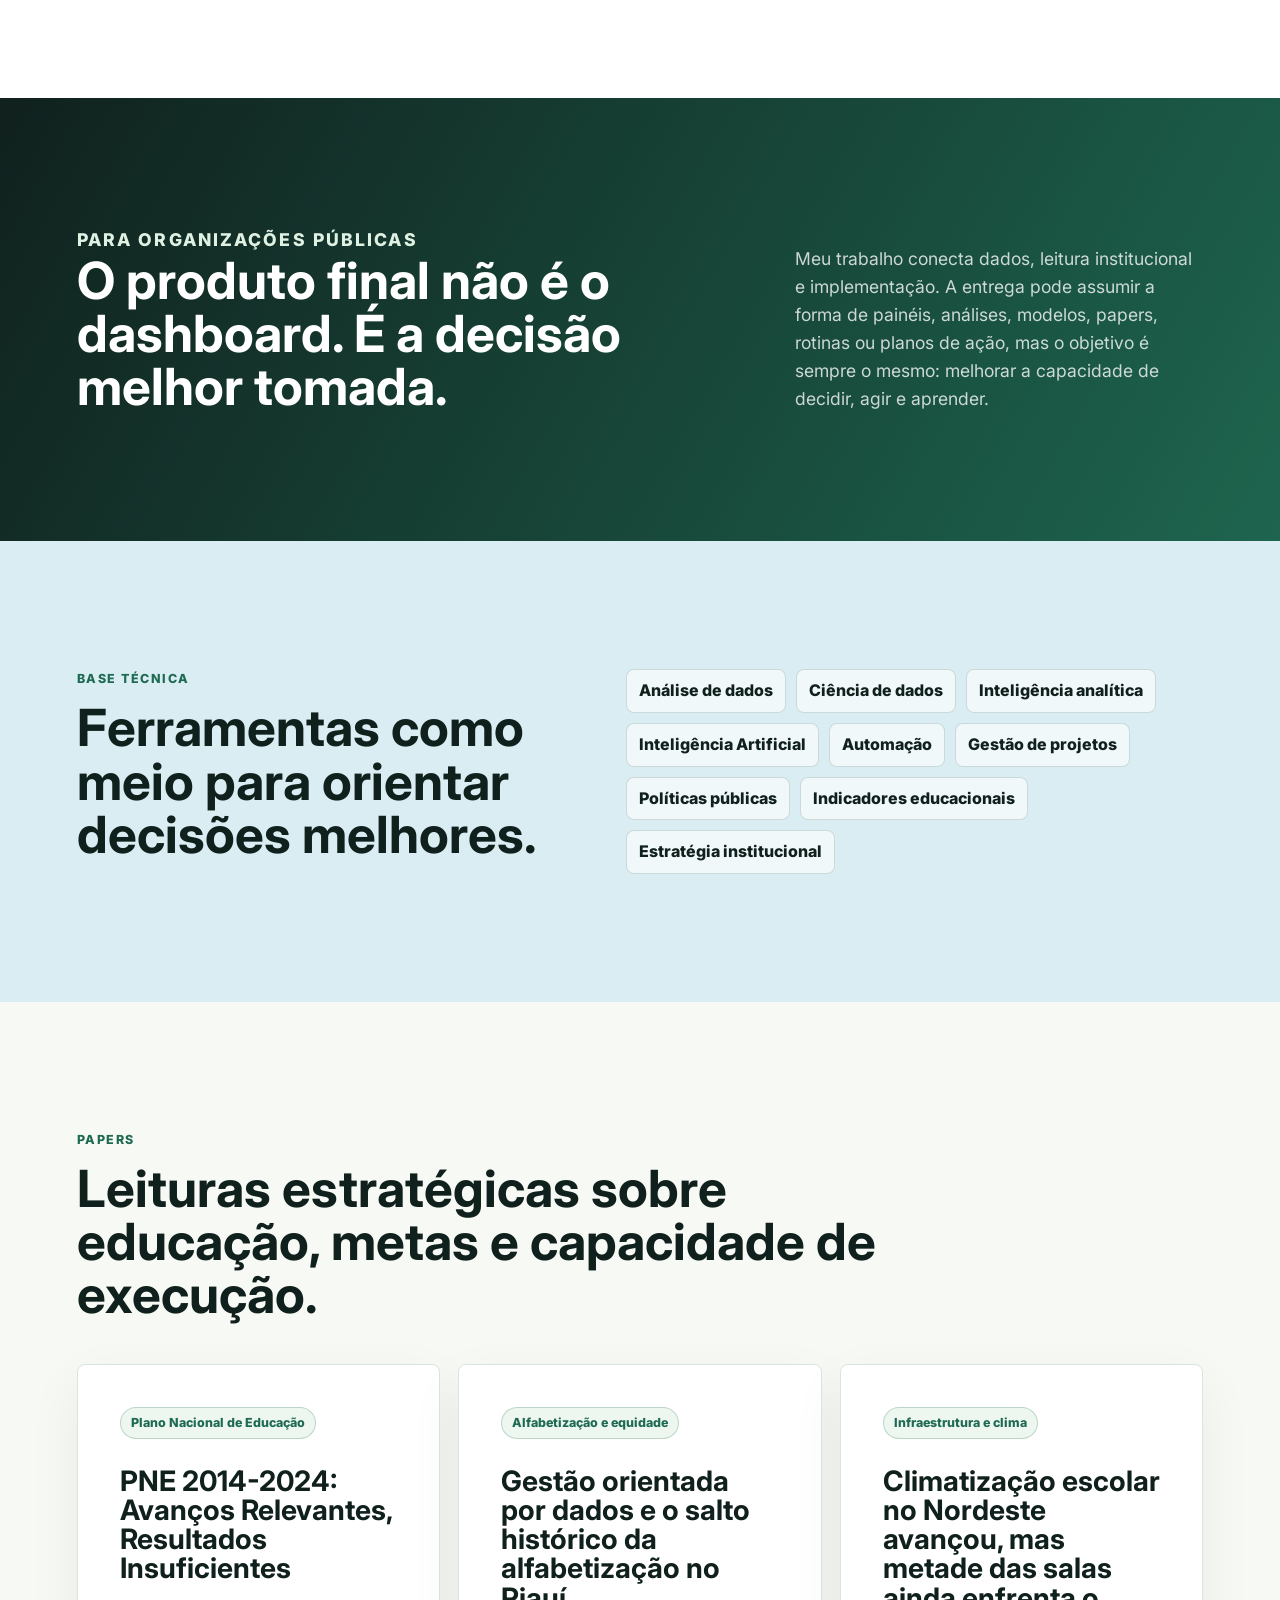
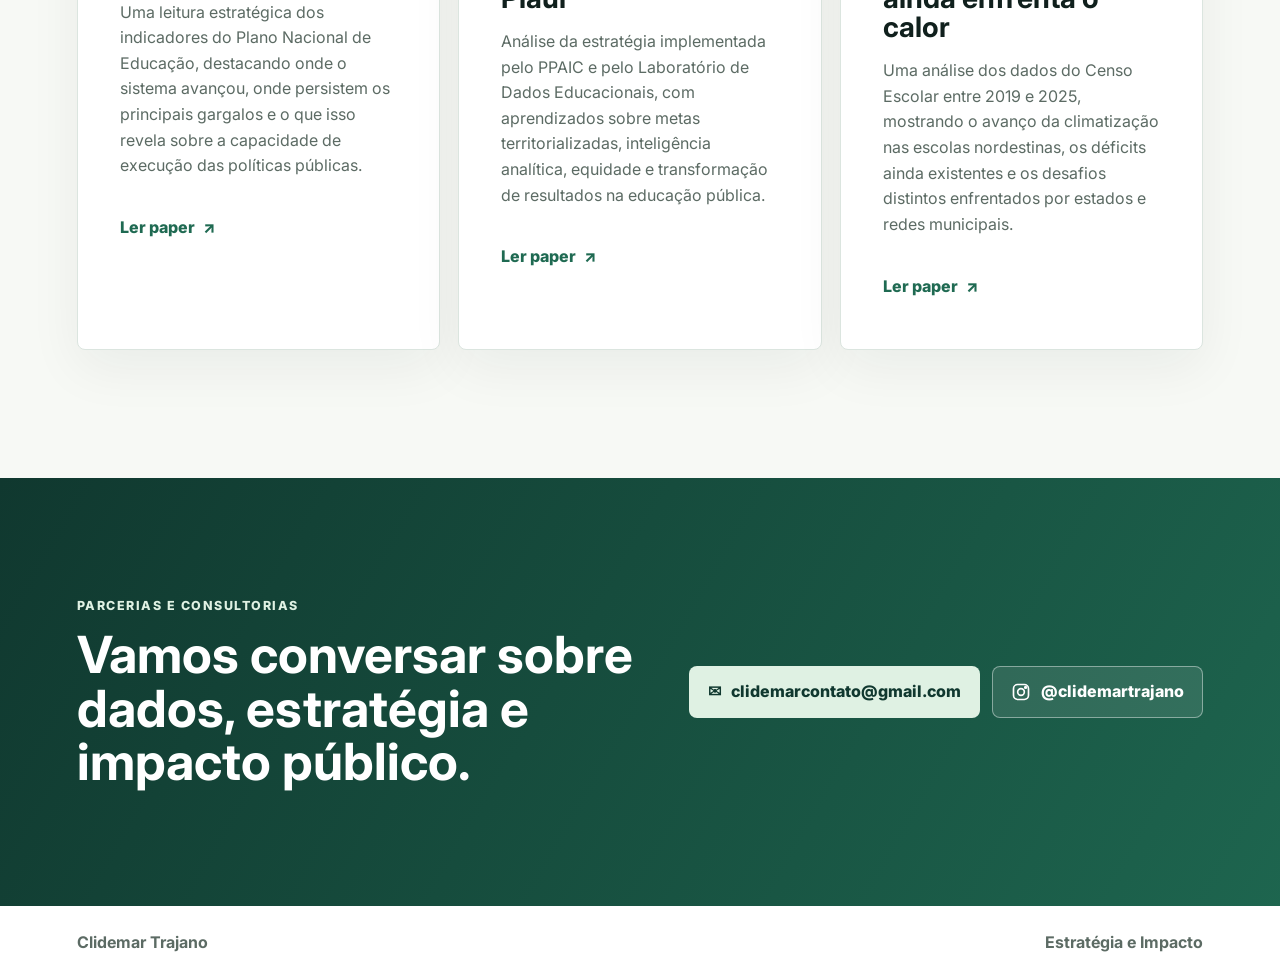
==== commit 1b19959a: "Add files via upload" ====
--- a/index.html
+++ b/index.html
@@ -339,8 +339,8 @@
               climatização nas escolas nordestinas, os déficits ainda existentes e os desafios
               distintos enfrentados por estados e redes municipais.
             </p>
-            <a class="text-link" href="assets/papers/climatizacao-escolar-nordeste.pdf" target="_blank" rel="noreferrer">
-              Ler paper em PDF
+            <a class="text-link" href="climatizacao-escolar-nordeste.html">
+              Ler paper
               <span aria-hidden="true">↗</span>
             </a>
           </article>
--- a/styles.css
+++ b/styles.css
@@ -750,6 +750,12 @@
   margin: 54px 0 16px;
   color: var(--ink);
   font-size: clamp(1.7rem, 3vw, 2.65rem);
+}
+
+.paper-body h2 {
+  margin: 52px 0 16px;
+  color: var(--ink);
+  font-size: clamp(1.6rem, 3vw, 2.35rem);
 }
 
 .article-body h2:first-child {
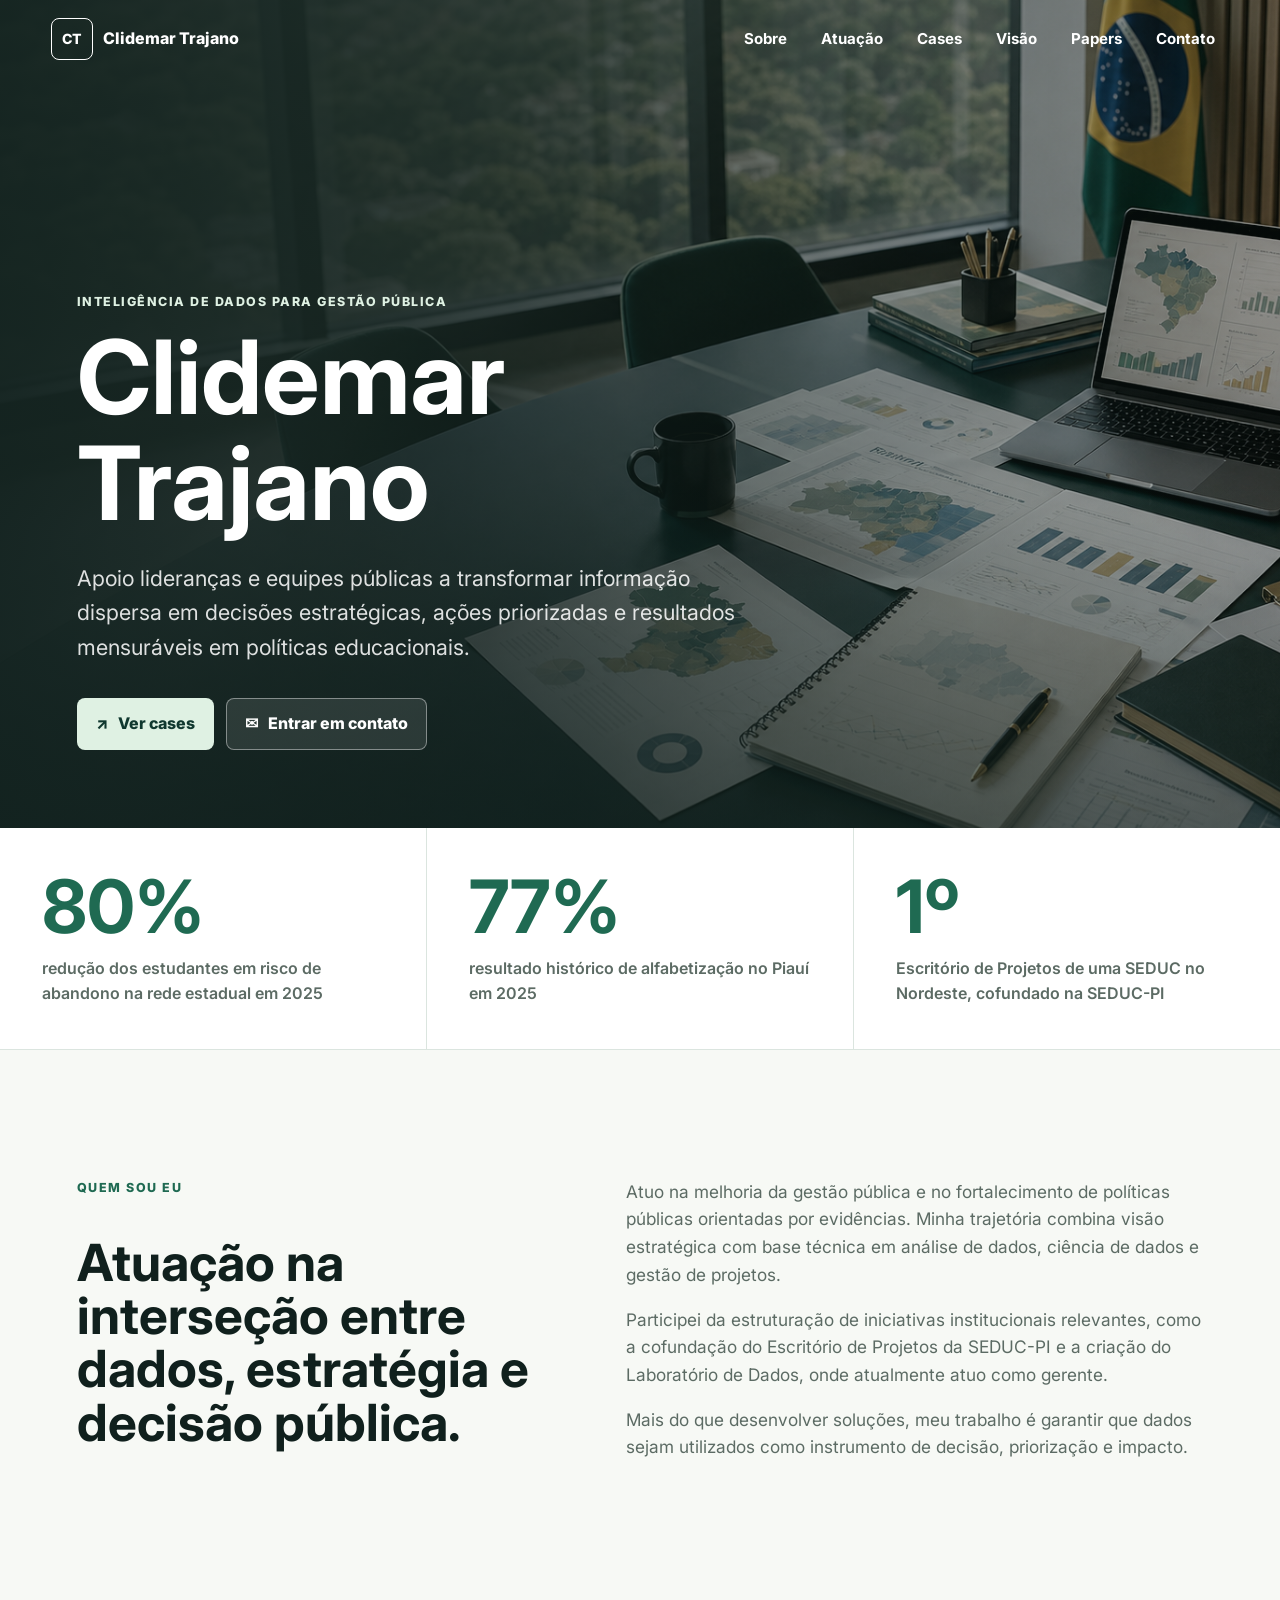
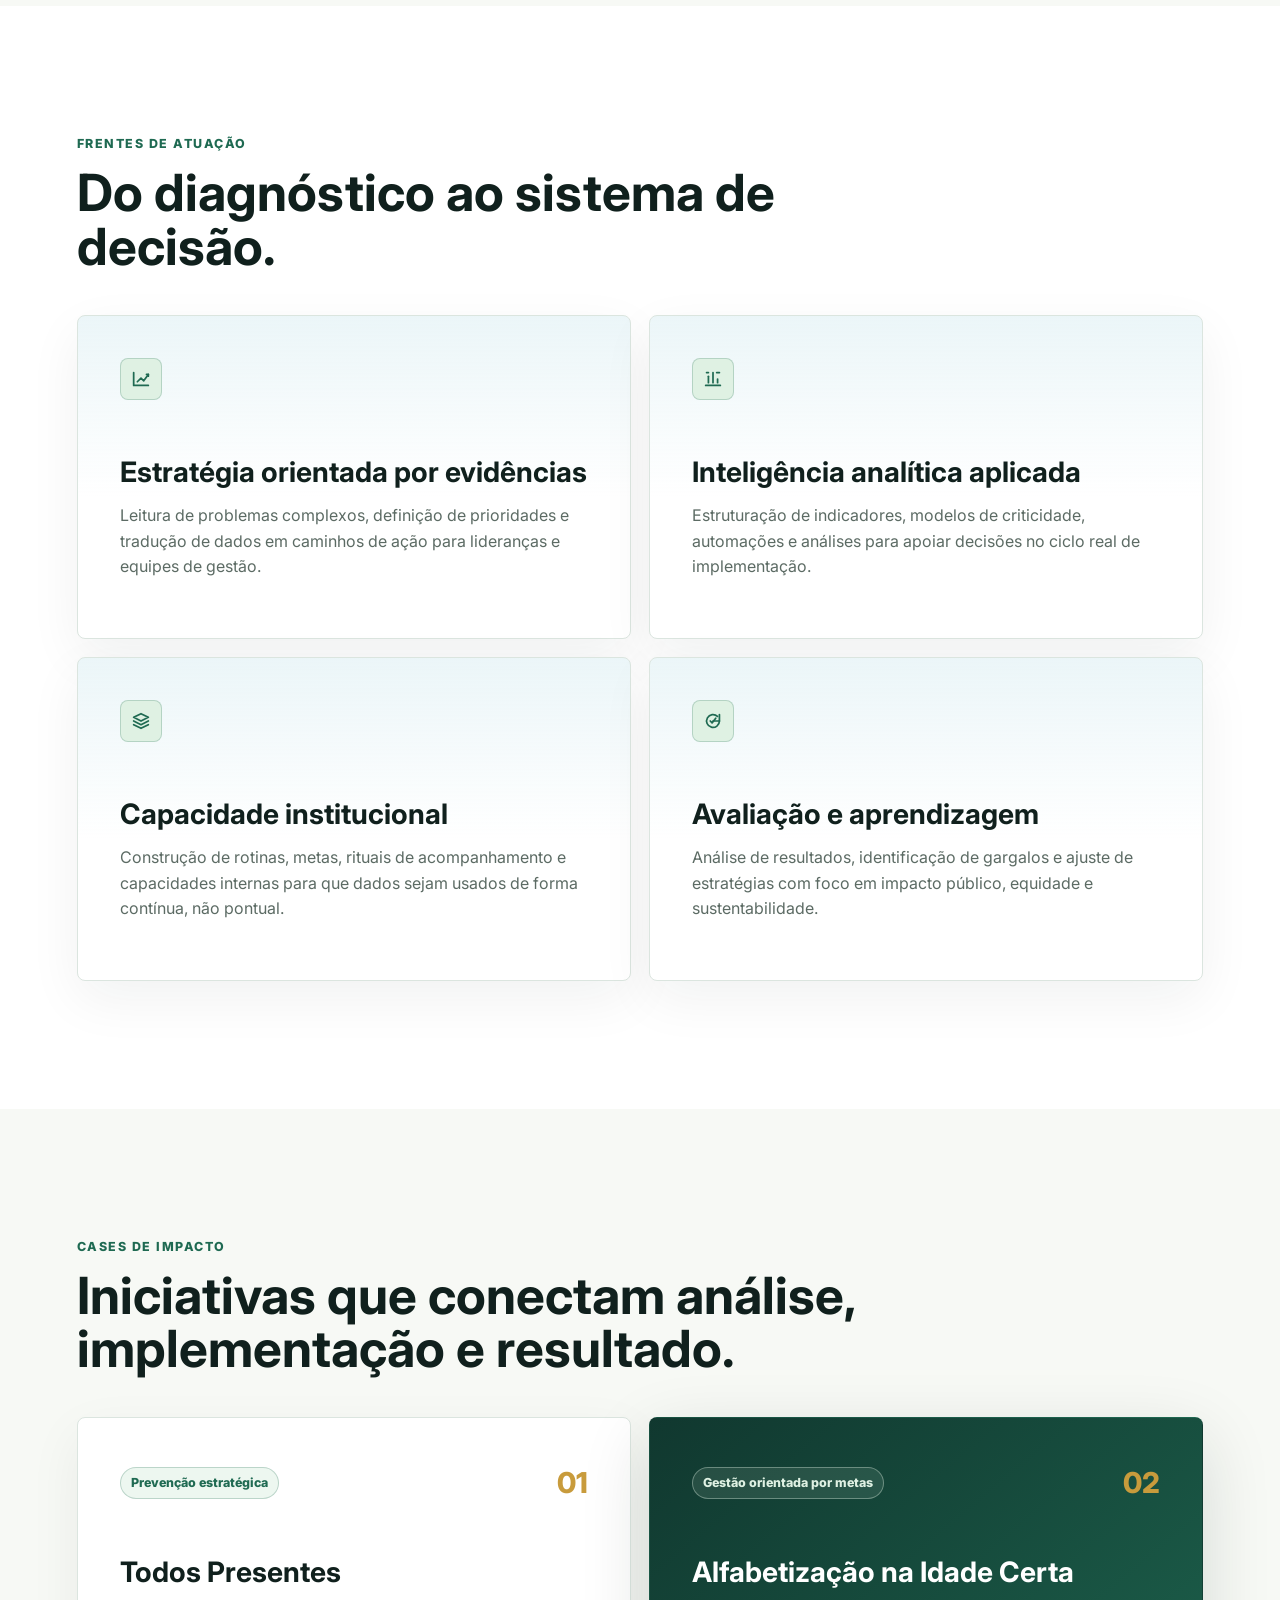
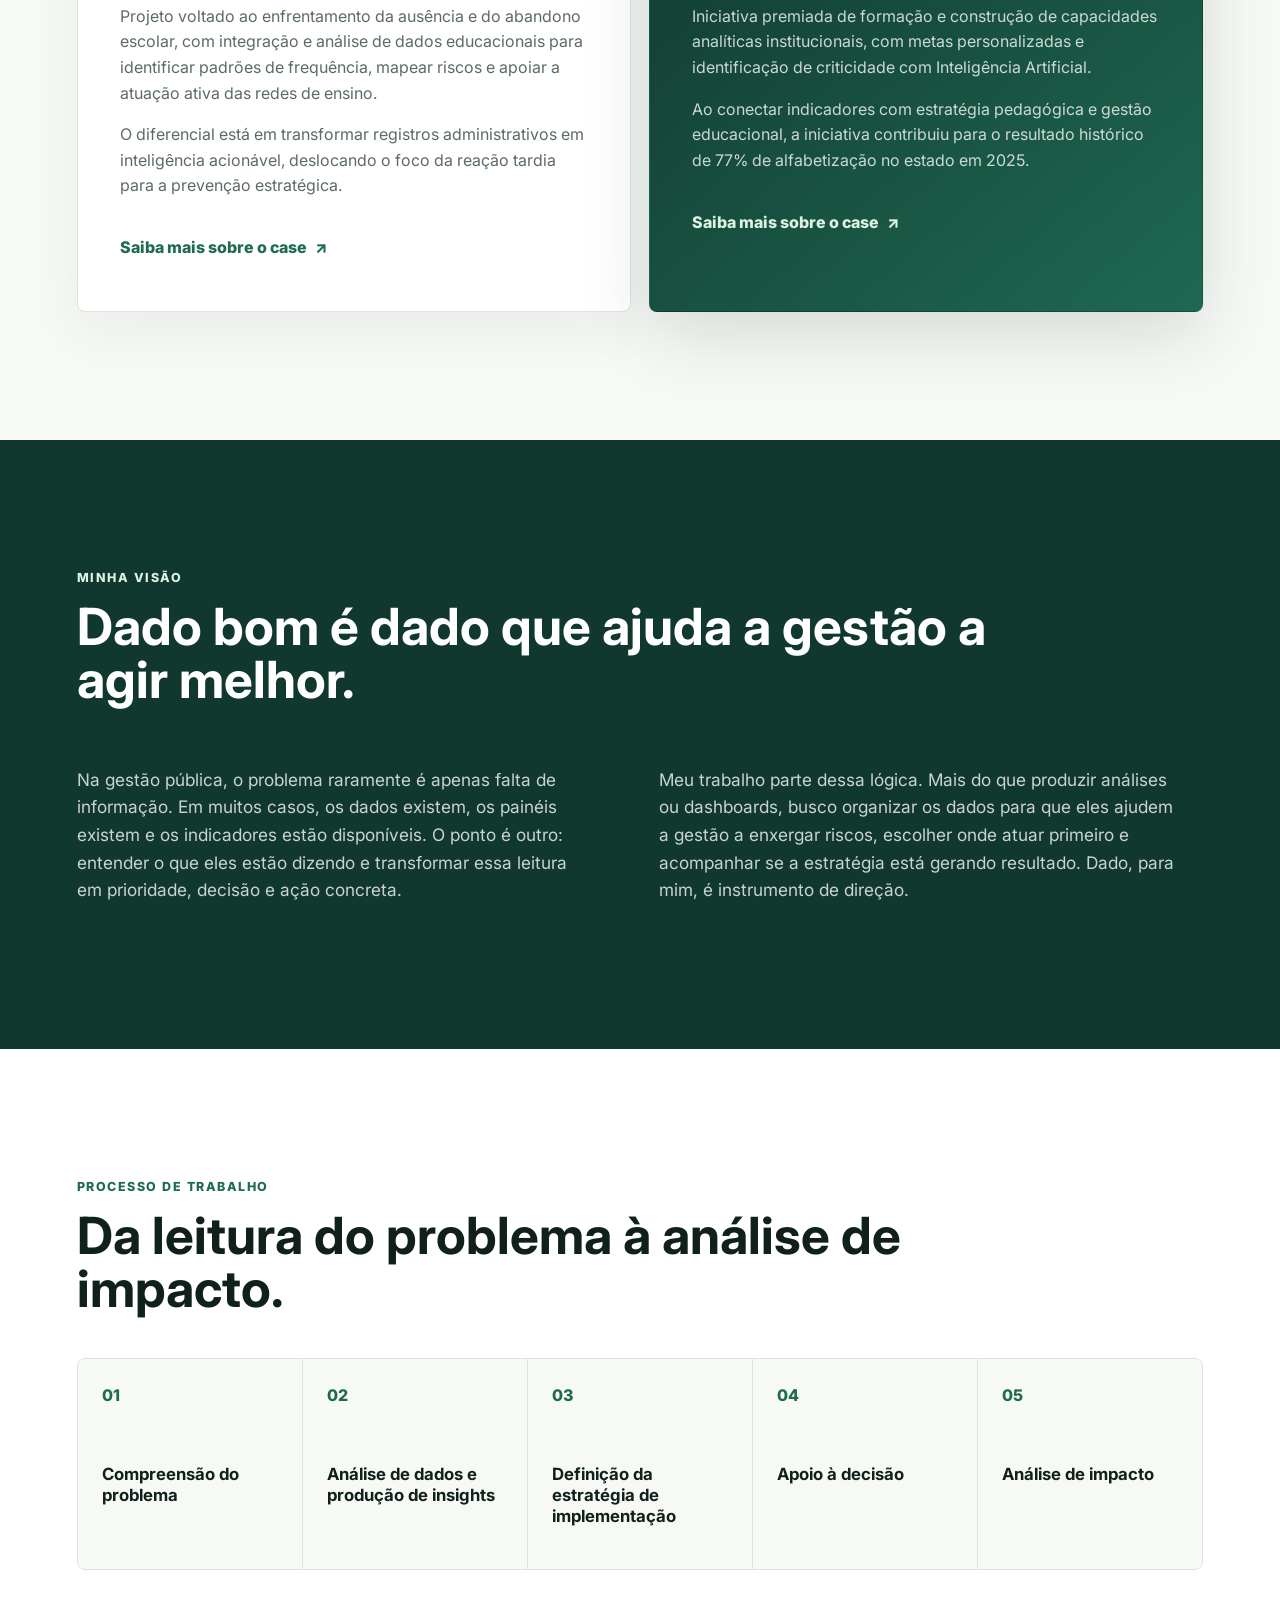
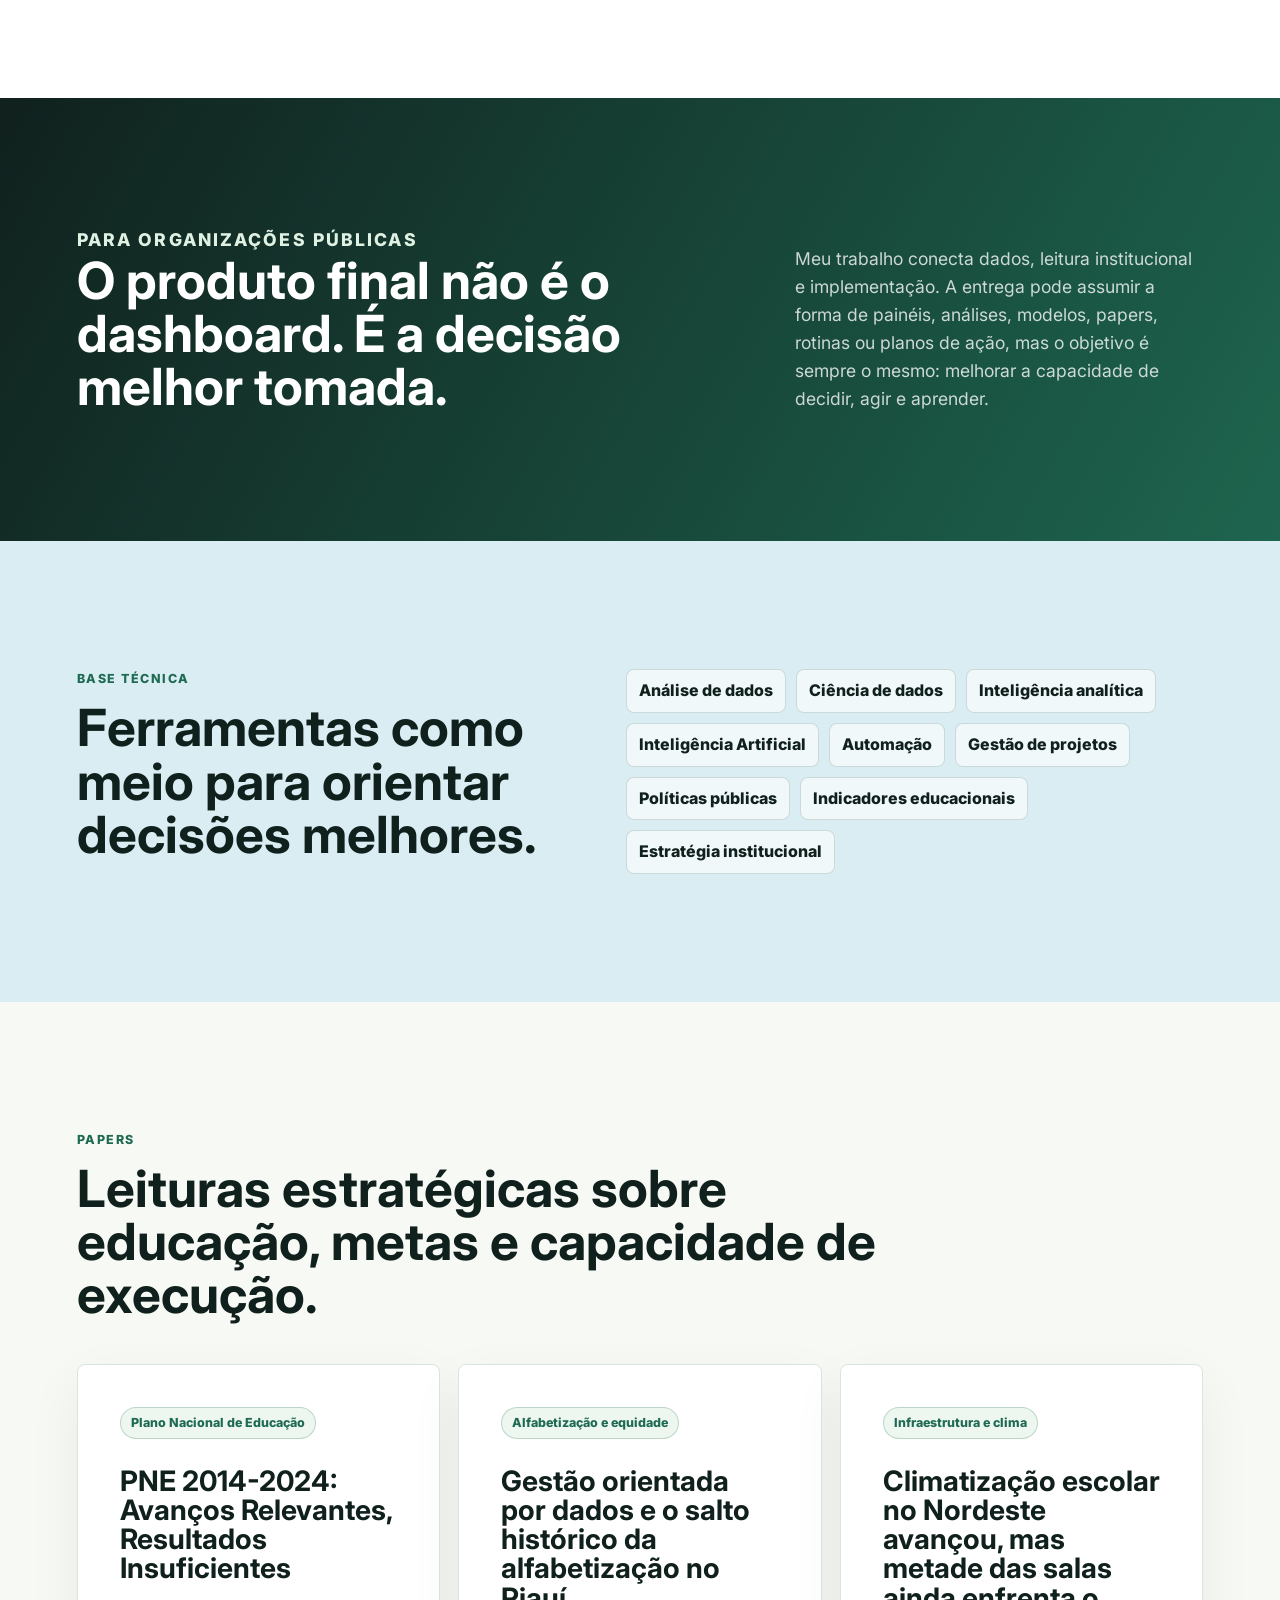
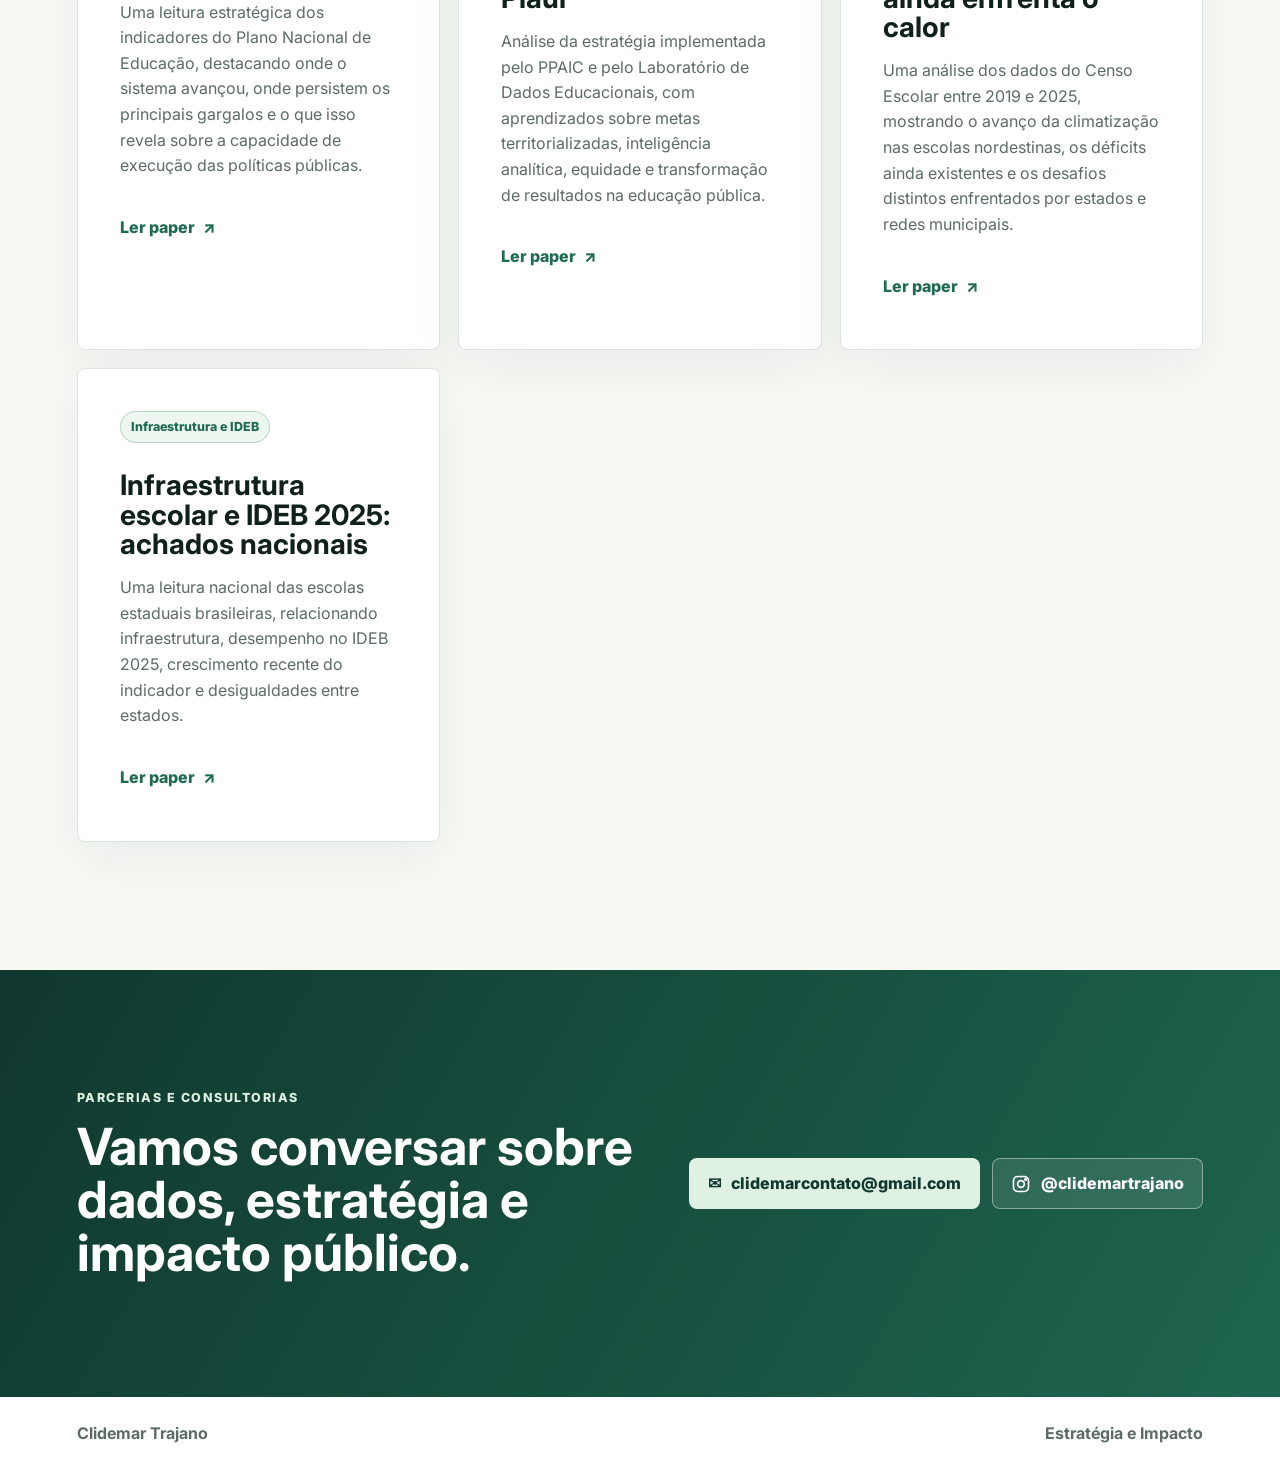
==== commit 043664c9: "Add files via upload" ====
--- a/index.html
+++ b/index.html
@@ -9,7 +9,7 @@
     <link rel="preconnect" href="https://fonts.googleapis.com">
     <link rel="preconnect" href="https://fonts.gstatic.com" crossorigin>
     <link href="https://fonts.googleapis.com/css2?family=Inter:wght@400;500;600;700;800&display=swap" rel="stylesheet">
-    <link rel="stylesheet" href="styles.css">
+    <link rel="stylesheet" href="styles.css?v=20260902">
   </head>
   <body>
     <header class="site-header" data-header>
@@ -344,6 +344,19 @@
               <span aria-hidden="true">↗</span>
             </a>
           </article>
+
+          <article class="paper-card">
+            <span class="tag">Infraestrutura e IDEB</span>
+            <h3>Infraestrutura escolar e IDEB 2025: achados nacionais</h3>
+            <p>
+              Uma leitura nacional das escolas estaduais brasileiras, relacionando infraestrutura,
+              desempenho no IDEB 2025, crescimento recente do indicador e desigualdades entre estados.
+            </p>
+            <a class="text-link" href="infraestrutura-ideb-2025.html">
+              Ler paper
+              <span aria-hidden="true">↗</span>
+            </a>
+          </article>
         </div>
       </section>
 
@@ -377,3 +390,4 @@
     <script src="script.js"></script>
   </body>
 </html>
+
--- a/styles.css
+++ b/styles.css
@@ -655,6 +655,11 @@
   font-size: clamp(2.7rem, 6.5vw, 6rem);
 }
 
+.article-hero.paper-hero h1 {
+  max-width: 920px;
+  font-size: clamp(2.1rem, 4vw, 3.6rem);
+}
+
 .article-hero p {
   max-width: 850px;
   margin: 24px 0 0;
@@ -753,9 +758,17 @@
 }
 
 .paper-body h2 {
-  margin: 52px 0 16px;
+  margin: 46px 0 14px;
   color: var(--ink);
-  font-size: clamp(1.6rem, 3vw, 2.35rem);
+  font-size: clamp(1.4rem, 2vw, 1.8rem);
+  line-height: 1.22;
+}
+
+.paper-body h3 {
+  margin: 0 0 14px;
+  color: var(--ink);
+  font-size: 1.05rem;
+  line-height: 1.3;
 }
 
 .article-body h2:first-child {
@@ -790,6 +803,104 @@
   color: var(--ink);
   font-size: 1.28rem;
   line-height: 1.55;
+}
+
+.paper-stats {
+  display: grid;
+  grid-template-columns: repeat(3, minmax(0, 1fr));
+  gap: 12px;
+  margin: 34px 0 46px;
+}
+
+.paper-stat {
+  min-height: 150px;
+  padding: 22px;
+  border: 1px solid rgba(31, 106, 82, 0.18);
+  border-radius: 8px;
+  background: var(--white);
+  box-shadow: 0 14px 38px rgba(16, 32, 29, 0.06);
+}
+
+.paper-stat strong {
+  display: block;
+  margin-bottom: 12px;
+  color: var(--green);
+  font-size: clamp(1.8rem, 3vw, 2.55rem);
+  line-height: 1;
+}
+
+.paper-stat span {
+  display: block;
+  color: var(--muted);
+  font-size: 0.88rem;
+  font-weight: 700;
+  line-height: 1.4;
+}
+
+.data-table-block {
+  margin: 30px 0 38px;
+}
+
+.data-table-scroll {
+  overflow-x: auto;
+  border: 1px solid var(--line);
+  border-radius: 8px;
+  background: var(--white);
+  box-shadow: 0 14px 38px rgba(16, 32, 29, 0.05);
+}
+
+.data-table-scroll table {
+  width: 100%;
+  min-width: 640px;
+  border-collapse: collapse;
+  color: var(--ink);
+  font-size: 0.9rem;
+}
+
+.data-table-scroll th,
+.data-table-scroll td {
+  padding: 13px 15px;
+  border-bottom: 1px solid var(--line);
+  text-align: left;
+  white-space: nowrap;
+}
+
+.data-table-scroll thead th {
+  color: var(--white);
+  background: var(--forest);
+  font-size: 0.78rem;
+  font-weight: 800;
+  text-transform: uppercase;
+}
+
+.data-table-scroll tbody th {
+  font-weight: 750;
+}
+
+.data-table-scroll tbody tr:nth-child(even) {
+  background: rgba(223, 241, 227, 0.3);
+}
+
+.data-table-scroll tbody tr:last-child th,
+.data-table-scroll tbody tr:last-child td {
+  border-bottom: 0;
+}
+
+.data-table-scroll .numeric {
+  text-align: right;
+}
+
+.data-table-scroll .positive {
+  color: var(--green);
+  font-weight: 800;
+}
+
+.source-note {
+  margin-top: 46px;
+  padding-top: 16px;
+  border-top: 1px solid var(--line);
+  font-size: 0.84rem;
+  font-weight: 700;
 }
 
 blockquote {
@@ -895,8 +1006,16 @@
   }
 
   .paper-hero h1 {
-    max-width: 11ch;
-    font-size: clamp(2.25rem, 11vw, 3.4rem);
+    max-width: 14ch;
+    font-size: clamp(1.85rem, 8vw, 2.45rem);
+  }
+
+  .paper-stats {
+    grid-template-columns: 1fr;
+  }
+
+  .paper-stat {
+    min-height: 0;
   }
 
   .article-hero p {
